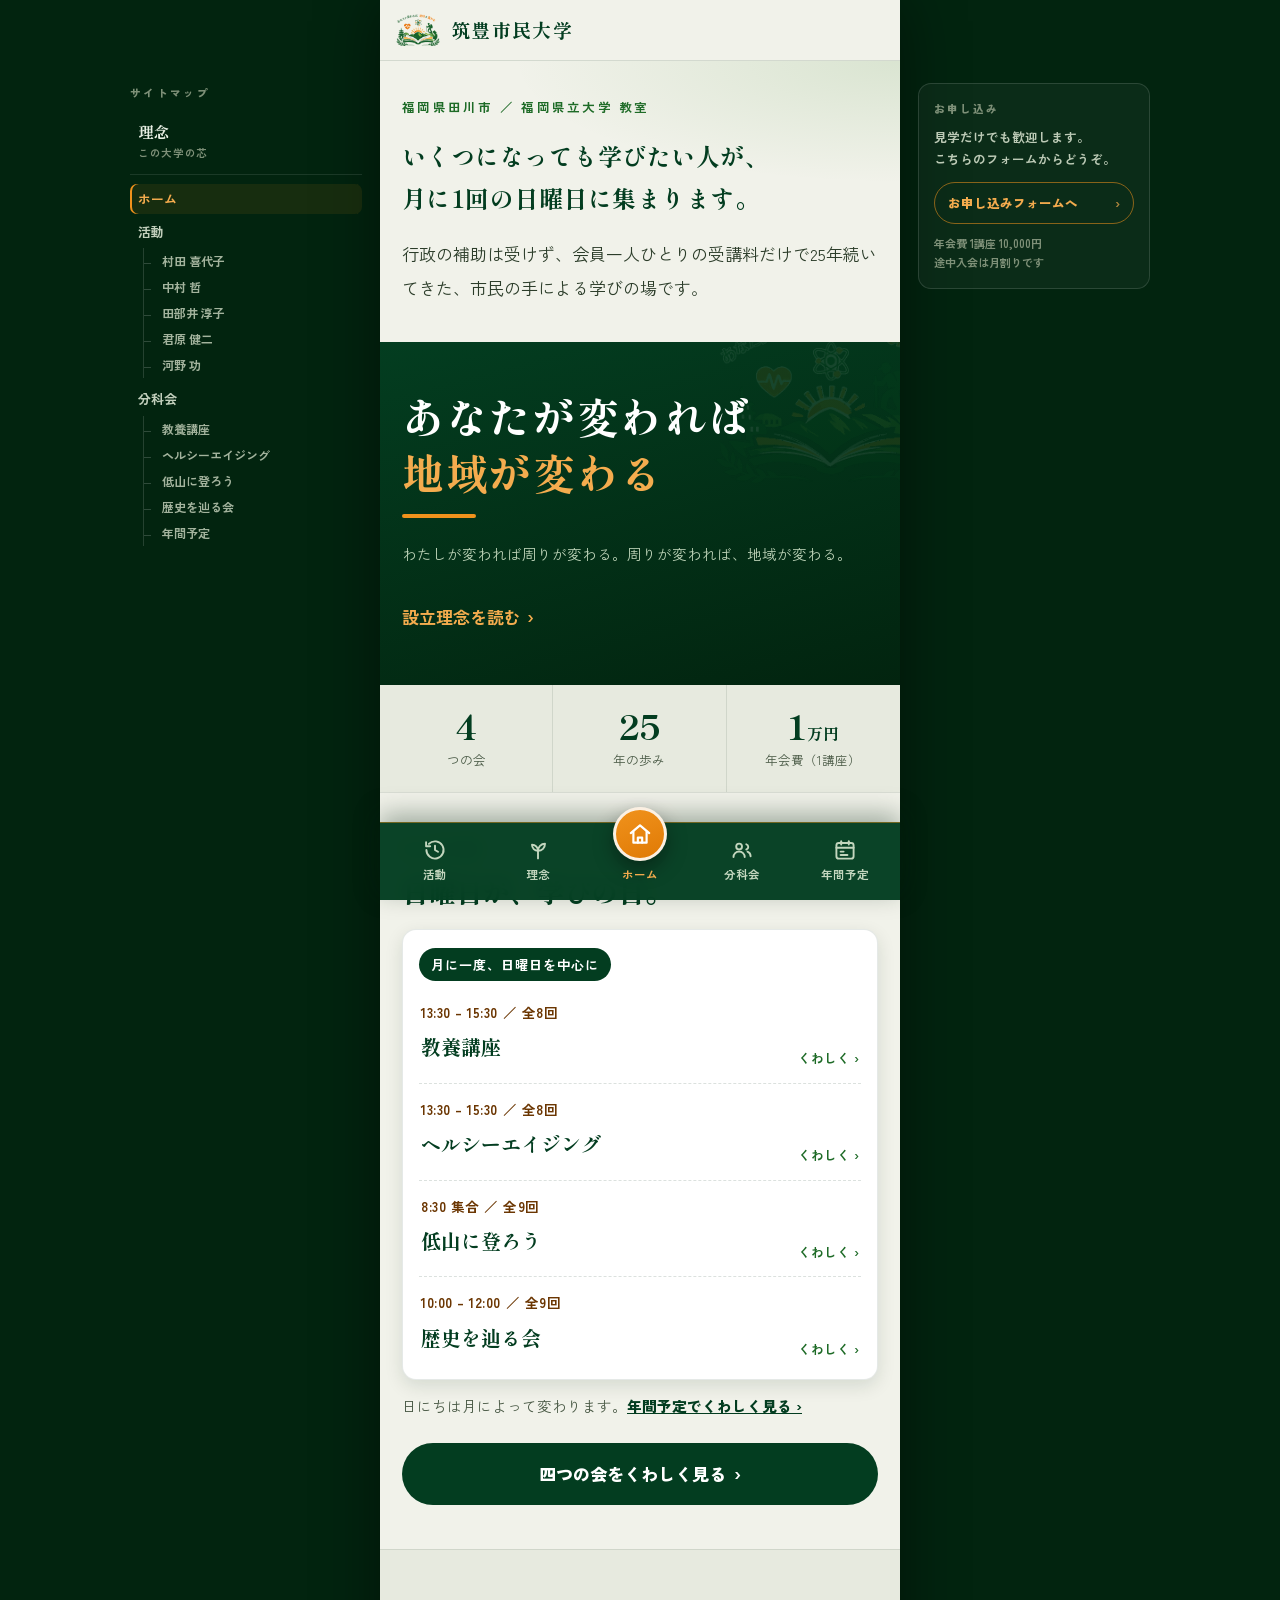
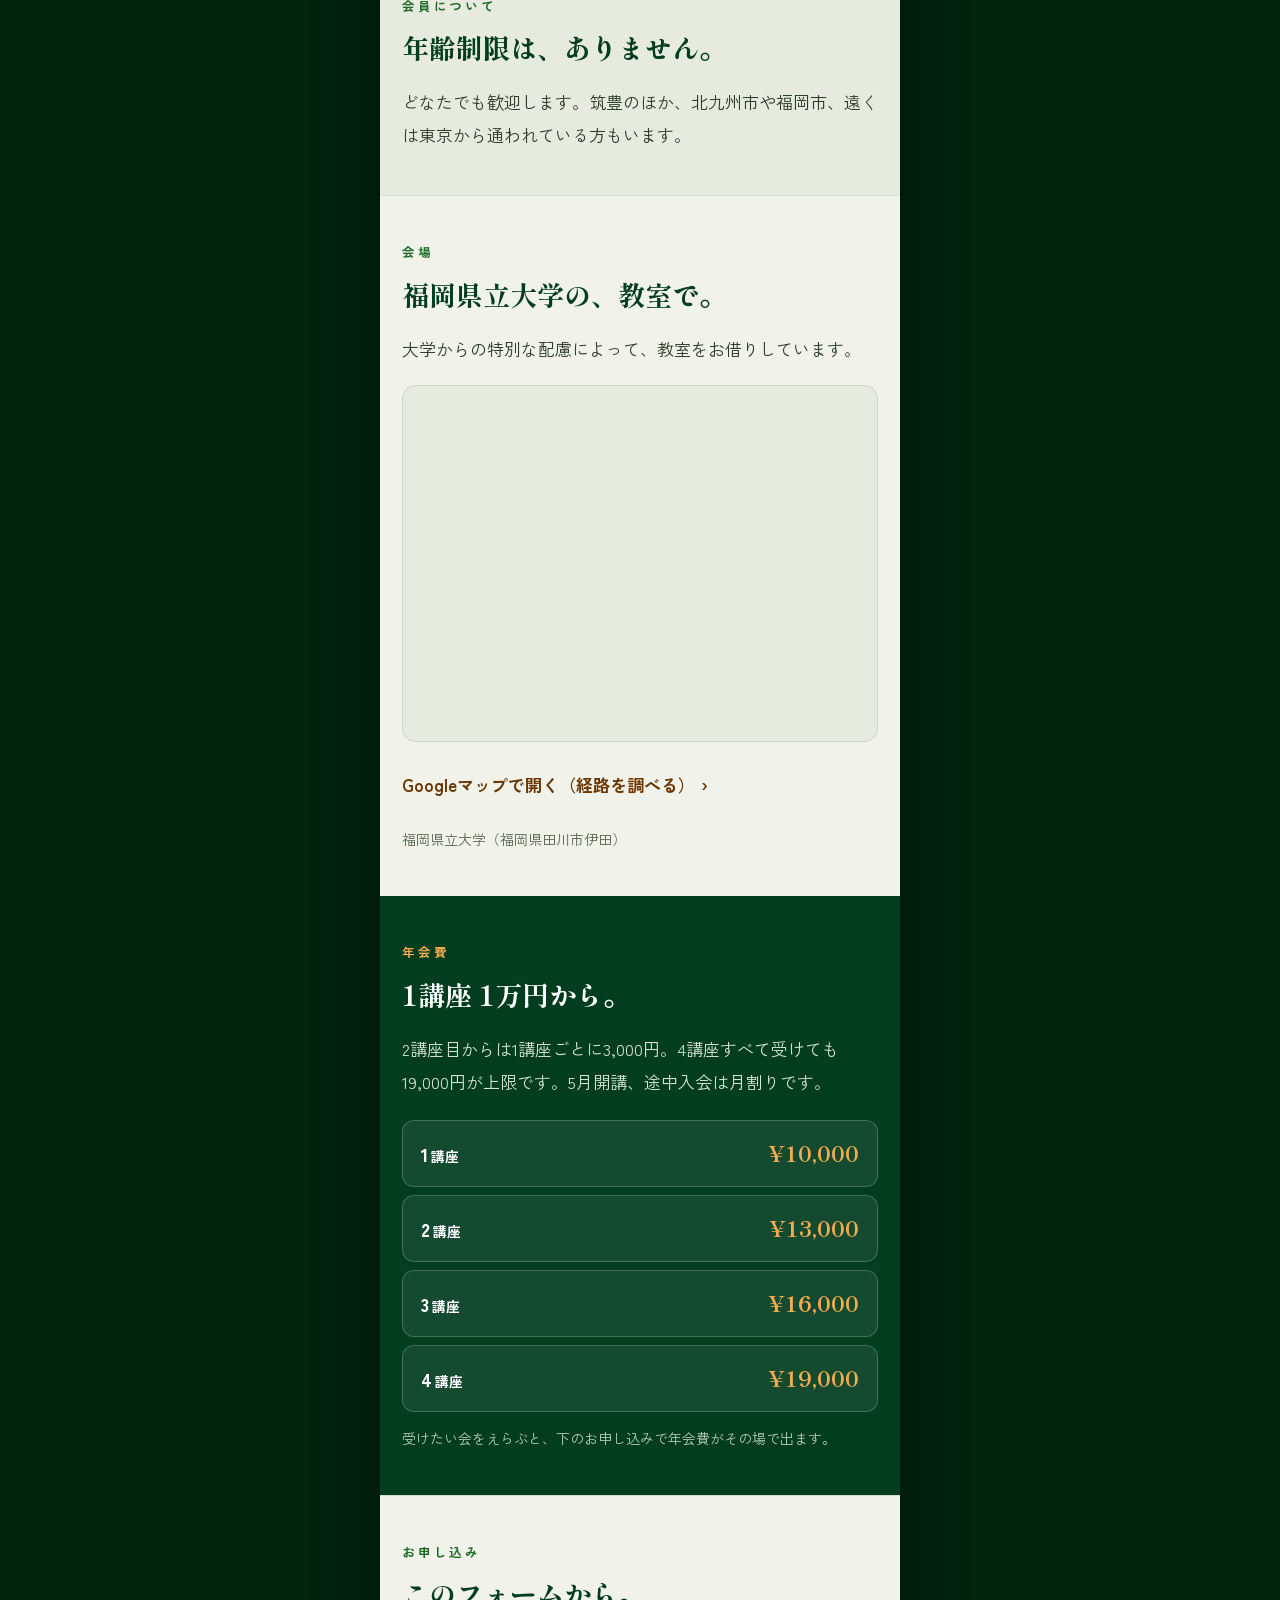
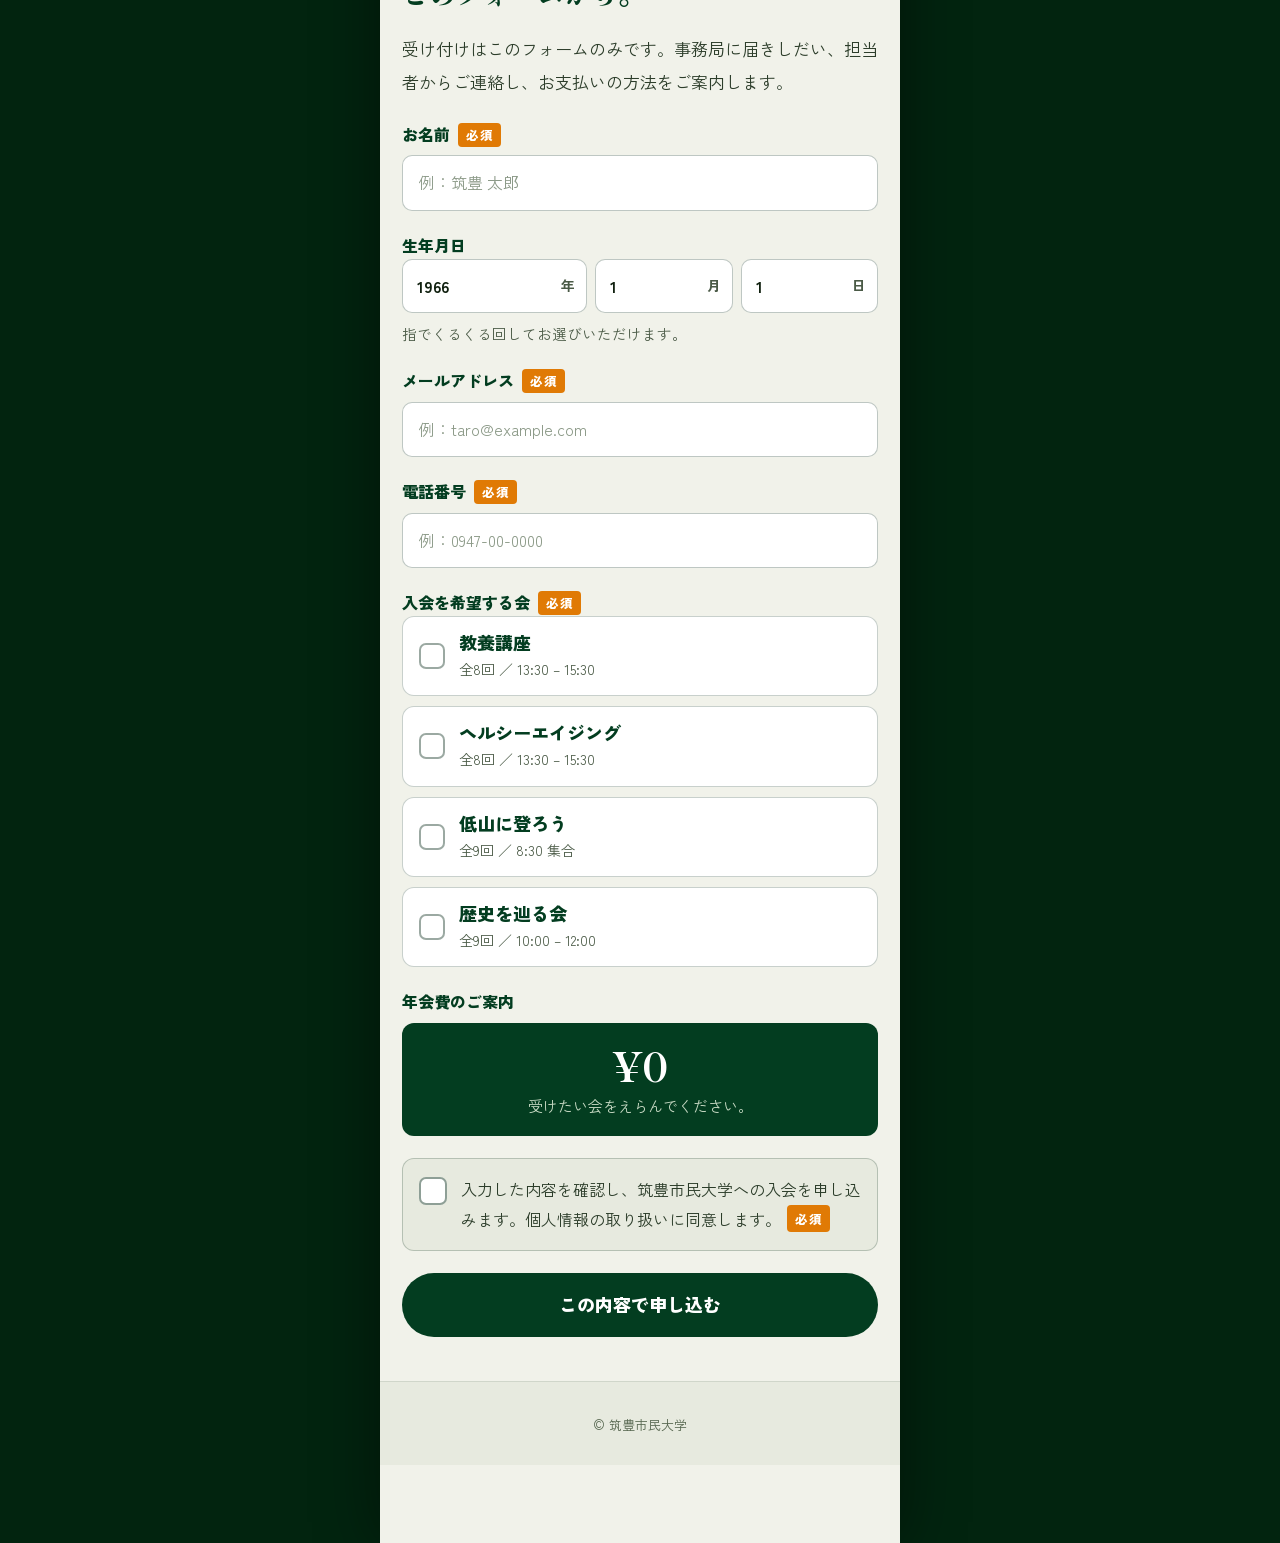
==== index.html @ 3adbc0b8 "Merge remote-tracking branch 'origin/main' into claude/tender-rubin-t8hcho" ====
<!DOCTYPE html>
<html lang="ja">
<head>
<meta charset="utf-8">
<meta name="viewport" content="width=device-width, initial-scale=1, viewport-fit=cover">
<title>筑豊市民大学｜あなたが変われば地域が変わる</title>
<meta name="description" content="福岡県田川市の筑豊市民大学。いくつになっても学びたい人が、月に1回の日曜日に集まります。行政の補助は受けず、会員の受講料だけで25年つづく、市民の手による学びの場です。">
<meta name="theme-color" content="#033D20">
<meta name="format-detection" content="telephone=no, date=no, address=no, email=no">
<link rel="canonical" href="https://chikuho.uk/">
<meta property="og:type" content="website">
<meta property="og:locale" content="ja_JP">
<meta property="og:site_name" content="筑豊市民大学">
<meta property="og:title" content="筑豊市民大学｜あなたが変われば地域が変わる">
<meta property="og:description" content="福岡県田川市の筑豊市民大学。いくつになっても学びたい人が、月に1回の日曜日に集まります。行政の補助は受けず、会員の受講料だけで25年つづく、市民の手による学びの場です。">
<meta property="og:url" content="https://chikuho.uk/">
<!-- X・LINE などに貼ったときの絵。1200x630。中身は真ん中に寄せてあるので、
     正方形に切られる置き場でもロゴが欠けない。透過のままだと黒地で潰れるため、
     紙色を敷いたものを別に用意している（ロゴそのものは透過）。 -->
<meta property="og:image" content="https://chikuho.uk/og.png">
<meta property="og:image:type" content="image/png">
<meta property="og:image:width" content="1200">
<meta property="og:image:height" content="630">
<meta property="og:image:alt" content="筑豊市民大学のロゴ">
<meta name="twitter:card" content="summary_large_image">
<meta name="twitter:title" content="筑豊市民大学｜あなたが変われば地域が変わる">
<meta name="twitter:description" content="福岡県田川市の筑豊市民大学。いくつになっても学びたい人が、月に1回の日曜日に集まります。行政の補助は受けず、会員の受講料だけで25年つづく、市民の手による学びの場です。">
<meta name="twitter:image" content="https://chikuho.uk/og.png">
<meta name="twitter:image:alt" content="筑豊市民大学のロゴ">
<!-- ファビコン。データURIで埋め込んではいけない（Googleはクロールできる
     実ファイルのURLしか読まないため、埋め込むと検索結果に出ない）。
     Google は 48 の倍数を薦めているので 48/96/192 を置いてある。 -->
<link rel="icon" href="/favicon.ico" sizes="32x32">
<link rel="icon" type="image/png" sizes="48x48" href="/favicon-48.png">
<link rel="icon" type="image/png" sizes="96x96" href="/favicon-96.png">
<link rel="icon" type="image/png" sizes="192x192" href="/favicon-192.png">
<link rel="apple-touch-icon" href="/apple-touch-icon.png">
<link rel="manifest" href="/site.webmanifest">
<link rel="preconnect" href="https://fonts.googleapis.com">
<link rel="preconnect" href="https://fonts.gstatic.com" crossorigin>
<!-- 書体は Google から取り寄せている。描画待ちに入れると、向こうが遅い回線では
     そのあいだ真っ白になる。media="print" で取り寄せだけ先に始め、届いた時点で
     本文へ適用する。JavaScript が無い環境には noscript の控えを置く。 -->
<link id="webfont" rel="stylesheet" media="print" href="https://fonts.googleapis.com/css2?family=Shippori+Mincho+B1:wght@600;700;800&family=Zen+Kaku+Gothic+New:wght@400;500;700;900&display=swap">
<noscript><link rel="stylesheet" href="https://fonts.googleapis.com/css2?family=Shippori+Mincho+B1:wght@600;700;800&family=Zen+Kaku+Gothic+New:wght@400;500;700;900&display=swap"></noscript>
<link rel="stylesheet" href="css/site.css">
<link rel="stylesheet" href="css/page.css">
<script>
(function () {
  var f = document.getElementById('webfont');
  if (!f) return;
  var on = function () { f.media = 'all'; };
  if (f.sheet) on(); else f.addEventListener('load', on);
})();
</script>
<script src="js/site.js" defer></script>
<script type="application/ld+json">
{
  "@context": "https://schema.org",
  "@type": "EducationalOrganization",
  "name": "筑豊市民大学",
  "alternateName": "Chikuho Civic College",
  "slogan": "あなたが変われば地域が変わる",
  "url": "https://chikuho.uk/",
  "logo": "https://chikuho.uk/logo.png",
  "foundingDate": "2000",
  "address": { "@type": "PostalAddress", "addressCountry": "JP", "addressRegion": "福岡県", "addressLocality": "田川市" },
  "location": { "@type": "Place", "name": "福岡県立大学",
    "address": { "@type": "PostalAddress", "addressCountry": "JP", "addressRegion": "福岡県", "addressLocality": "田川市伊田" } },
  "offers": { "@type": "Offer", "description": "年会費（1講座）。2講座目からは1講座ごとに3,000円加算、4講座で上限19,000円。", "price": "10000", "priceCurrency": "JPY" }
}
</script>
<script src="js/home.js" defer></script>
</head>
<body data-page="home">
<div class="column">
<a class="skip" href="#main">本文へ移動</a>

<header class="head">
  <a class="head__home" href="index.html" aria-label="ホームへ">
    <img class="head__mark" src="logo-mark.png" alt="" width="44" height="32" decoding="async" fetchpriority="high">
    <span class="head__name">筑豊市民大学</span>
  </a>
</header>

<main class="page" id="main">

  <!-- 1. まず、どういう場なのかを一息で -->
  <section class="hero">
    <p class="hero__eyebrow">福岡県田川市 ／ 福岡県立大学 教室</p>
    <p class="hero__lead">いくつになっても学びたい人が、<br>月に1回の日曜日に集まります。</p>
    <p class="hero__body">行政の補助は受けず、会員一人ひとりの受講料だけで25年続いてきた、市民の手による学びの場です。</p>
  </section>

  <!-- 2. 掲げている言葉。ここだけは大きく、横書きで -->
  <section class="creed" aria-label="筑豊市民大学の掲げる言葉">
    <img class="creed__mark" src="logo-mark.png" alt="" aria-hidden="true" decoding="async">
    <p class="creed__line creed__line--1">あなたが変われば</p>
    <p class="creed__line creed__line--2">地域が変わる</p>
    <p class="creed__note">わたしが変われば周りが変わる。周りが変われば、地域が変わる。</p>
    <a class="creed__more" href="rinen.html">設立理念を読む<span aria-hidden="true">›</span></a>
  </section>

  <!-- 3. 三つの数字 -->
  <section class="facts" aria-label="筑豊市民大学の数字">
    <div class="fact"><b>4</b><span>つの会</span></div>
    <div class="fact"><b>25</b><span>年の歩み</span></div>
    <div class="fact"><b>1<i>万円</i></b><span>年会費（1講座）</span></div>
  </section>

  <!-- 4. ひと月の流れ -->
  <section class="sect" id="tsuki">
    <p class="sect__eyebrow">ひと月の暦</p>
    <h2 class="sect__h">日曜日が、学びの日。</h2>
    <!-- 日にちは月ごとに変わる。ここでは時間帯と回数だけを示し、
         実際の日付は年間予定のページに任せる。 -->
    <ol class="cal">
      <li class="cal__day">
        <p class="cal__when">月に一度、日曜日を中心に</p>
        <div class="cal__items">
          <a class="cal__item" href="kai-kyoyo.html">
            <span class="cal__time">13:30 – 15:30 ／ 全8回</span>
            <span class="cal__name">教養講座</span>
          </a>
          <a class="cal__item" href="kai-healthy.html">
            <span class="cal__time">13:30 – 15:30 ／ 全8回</span>
            <span class="cal__name">ヘルシーエイジング</span>
          </a>
          <a class="cal__item" href="kai-teizan.html">
            <span class="cal__time">8:30 集合 ／ 全9回</span>
            <span class="cal__name">低山に登ろう</span>
          </a>
          <a class="cal__item" href="kai-history.html">
            <span class="cal__time">10:00 – 12:00 ／ 全9回</span>
            <span class="cal__name">歴史を辿る会</span>
          </a>
        </div>
      </li>
    </ol>
    <p class="cal__note">日にちは月によって変わります。<a href="nenkan.html">年間予定でくわしく見る ›</a></p>
    <a class="btn btn--primary sect__btn" href="bunkakai.html">四つの会をくわしく見る<span aria-hidden="true">›</span></a>
  </section>

  <!-- 5. どんな人が来ているか -->
  <section class="sect sect--tint" id="kaiin">
    <p class="sect__eyebrow">会員について</p>
    <h2 class="sect__h">年齢制限は、ありません。</h2>
    <p class="sect__text">どなたでも歓迎します。筑豊のほか、北九州市や福岡市、遠くは東京から通われている方もいます。</p>
  </section>

  <!-- 6. 会場 -->
  <section class="sect" id="kaijo">
    <p class="sect__eyebrow">会場</p>
    <h2 class="sect__h">福岡県立大学の、教室で。</h2>
    <p class="sect__text">大学からの特別な配慮によって、教室をお借りしています。</p>
    <div class="map">
      <iframe title="福岡県立大学の地図" src="https://www.google.com/maps?q=%E7%A6%8F%E5%B2%A1%E7%9C%8C%E7%AB%8B%E5%A4%A7%E5%AD%A6&hl=ja&z=16&output=embed" loading="lazy"
              referrerpolicy="no-referrer-when-downgrade" allowfullscreen></iframe>
    </div>
    <a class="map__link" href="https://www.google.com/maps/search/?api=1&query=%E7%A6%8F%E5%B2%A1%E7%9C%8C%E7%AB%8B%E5%A4%A7%E5%AD%A6" target="_blank" rel="noopener">Googleマップで開く（経路を調べる）<span aria-hidden="true">›</span></a>
    <p class="sect__note">福岡県立大学（福岡県田川市伊田）</p>
  </section>

  <!-- 7. 年会費。えらぶ操作は申し込みフォームの中にある -->
  <section class="sect sect--dark" id="fee">
    <p class="sect__eyebrow">年会費</p>
    <h2 class="sect__h">1講座 1万円から。</h2>
    <p class="sect__text">2講座目からは1講座ごとに3,000円。4講座すべて受けても19,000円が上限です。5月開講、途中入会は月割りです。</p>
    <ul class="fee">
      <li><b>1<i>講座</i></b><span>¥10,000</span></li>
      <li><b>2<i>講座</i></b><span>¥13,000</span></li>
      <li><b>3<i>講座</i></b><span>¥16,000</span></li>
      <li><b>4<i>講座</i></b><span>¥19,000</span></li>
    </ul>
    <p class="sect__note">受けたい会をえらぶと、下のお申し込みで年会費がその場で出ます。</p>
  </section>

  <!-- 8. 申し込み。見た目は自前、送り先は Google フォーム -->
  <section class="sect" id="join">
    <p class="sect__eyebrow">お申し込み</p>
    <h2 class="sect__h">このフォームから。</h2>
    <p class="sect__text">受け付けはこのフォームのみです。事務局に届きしだい、担当者からご連絡し、お支払いの方法をご案内します。</p>

    <form class="jform" id="jform" action="/api/join" method="post" novalidate>
      <!-- Google フォーム側が見ている印。単ページなのでどちらも固定でよい -->
      <input type="hidden" name="fvv" value="1">
      <input type="hidden" name="pageHistory" value="0">

      <div class="jf">
        <label class="jf__label" for="jf-name">お名前<span class="jf__req">必須</span></label>
        <input class="jf__in" id="jf-name" name="entry.1279542342" type="text"
               autocomplete="name" placeholder="例：筑豊 太郎" required>
        <p class="jf__err" id="jf-name-err" hidden></p>
      </div>

      <fieldset class="jf">
        <legend class="jf__label">生年月日</legend>
        <div class="jf__date">
          <span class="jf__sel"><select id="jf-year" name="entry.1074325515_year" aria-label="年"><option value="2026">2026</option><option value="2025">2025</option><option value="2024">2024</option><option value="2023">2023</option><option value="2022">2022</option><option value="2021">2021</option><option value="2020">2020</option><option value="2019">2019</option><option value="2018">2018</option><option value="2017">2017</option><option value="2016">2016</option><option value="2015">2015</option><option value="2014">2014</option><option value="2013">2013</option><option value="2012">2012</option><option value="2011">2011</option><option value="2010">2010</option><option value="2009">2009</option><option value="2008">2008</option><option value="2007">2007</option><option value="2006">2006</option><option value="2005">2005</option><option value="2004">2004</option><option value="2003">2003</option><option value="2002">2002</option><option value="2001">2001</option><option value="2000">2000</option><option value="1999">1999</option><option value="1998">1998</option><option value="1997">1997</option><option value="1996">1996</option><option value="1995">1995</option><option value="1994">1994</option><option value="1993">1993</option><option value="1992">1992</option><option value="1991">1991</option><option value="1990">1990</option><option value="1989">1989</option><option value="1988">1988</option><option value="1987">1987</option><option value="1986">1986</option><option value="1985">1985</option><option value="1984">1984</option><option value="1983">1983</option><option value="1982">1982</option><option value="1981">1981</option><option value="1980">1980</option><option value="1979">1979</option><option value="1978">1978</option><option value="1977">1977</option><option value="1976">1976</option><option value="1975">1975</option><option value="1974">1974</option><option value="1973">1973</option><option value="1972">1972</option><option value="1971">1971</option><option value="1970">1970</option><option value="1969">1969</option><option value="1968">1968</option><option value="1967">1967</option><option value="1966" selected>1966</option><option value="1965">1965</option><option value="1964">1964</option><option value="1963">1963</option><option value="1962">1962</option><option value="1961">1961</option><option value="1960">1960</option><option value="1959">1959</option><option value="1958">1958</option><option value="1957">1957</option><option value="1956">1956</option><option value="1955">1955</option><option value="1954">1954</option><option value="1953">1953</option><option value="1952">1952</option><option value="1951">1951</option><option value="1950">1950</option><option value="1949">1949</option><option value="1948">1948</option><option value="1947">1947</option><option value="1946">1946</option><option value="1945">1945</option><option value="1944">1944</option><option value="1943">1943</option><option value="1942">1942</option><option value="1941">1941</option><option value="1940">1940</option><option value="1939">1939</option><option value="1938">1938</option><option value="1937">1937</option><option value="1936">1936</option><option value="1935">1935</option><option value="1934">1934</option><option value="1933">1933</option><option value="1932">1932</option><option value="1931">1931</option><option value="1930">1930</option><option value="1929">1929</option><option value="1928">1928</option><option value="1927">1927</option><option value="1926">1926</option><option value="1925">1925</option><option value="1924">1924</option><option value="1923">1923</option><option value="1922">1922</option><option value="1921">1921</option><option value="1920">1920</option></select><i>年</i></span>
          <span class="jf__sel"><select id="jf-month" name="entry.1074325515_month" aria-label="月"><option value="1" selected>1</option><option value="2">2</option><option value="3">3</option><option value="4">4</option><option value="5">5</option><option value="6">6</option><option value="7">7</option><option value="8">8</option><option value="9">9</option><option value="10">10</option><option value="11">11</option><option value="12">12</option></select><i>月</i></span>
          <span class="jf__sel"><select id="jf-day" name="entry.1074325515_day" aria-label="日"><option value="1" selected>1</option><option value="2">2</option><option value="3">3</option><option value="4">4</option><option value="5">5</option><option value="6">6</option><option value="7">7</option><option value="8">8</option><option value="9">9</option><option value="10">10</option><option value="11">11</option><option value="12">12</option><option value="13">13</option><option value="14">14</option><option value="15">15</option><option value="16">16</option><option value="17">17</option><option value="18">18</option><option value="19">19</option><option value="20">20</option><option value="21">21</option><option value="22">22</option><option value="23">23</option><option value="24">24</option><option value="25">25</option><option value="26">26</option><option value="27">27</option><option value="28">28</option><option value="29">29</option><option value="30">30</option><option value="31">31</option></select><i>日</i></span>
        </div>
        <p class="jf__hint">指でくるくる回してお選びいただけます。</p>
      </fieldset>

      <div class="jf">
        <label class="jf__label" for="jf-mail">メールアドレス<span class="jf__req">必須</span></label>
        <input class="jf__in" id="jf-mail" name="entry.458126145" type="email"
               inputmode="email" autocomplete="email" placeholder="例：taro@example.com" required>
        <p class="jf__err" id="jf-mail-err" hidden></p>
      </div>

      <div class="jf">
        <label class="jf__label" for="jf-tel">電話番号<span class="jf__req">必須</span></label>
        <input class="jf__in" id="jf-tel" name="entry.2120756839" type="tel"
               inputmode="tel" autocomplete="tel" placeholder="例：0947-00-0000" required>
        <p class="jf__err" id="jf-tel-err" hidden></p>
      </div>

      <fieldset class="jf">
        <legend class="jf__label">入会を希望する会<span class="jf__req">必須</span></legend>
        <!-- value は Google フォームの選択肢と一字一句そろえてある。
             表に出る名前だけをそろえた呼び名にしてあり、value は触らない
             （フォームに無い字を送ると、その送信はまるごと弾かれる）。 -->
        <div class="jf__picks">
          <label class="pick">
            <input type="checkbox" name="entry.939298798" value="教養講座">
            <span class="pick__box" aria-hidden="true"></span>
            <span class="pick__text"><b>教養講座</b><em>全8回 ／ 13:30 – 15:30</em></span>
          </label>
          <label class="pick">
            <input type="checkbox" name="entry.939298798" value="ヘルシー健康講座">
            <span class="pick__box" aria-hidden="true"></span>
            <span class="pick__text"><b>ヘルシーエイジング</b><em>全8回 ／ 13:30 – 15:30</em></span>
          </label>
          <label class="pick">
            <input type="checkbox" name="entry.939298798" value="低山山登り">
            <span class="pick__box" aria-hidden="true"></span>
            <span class="pick__text"><b>低山に登ろう</b><em>全9回 ／ 8:30 集合</em></span>
          </label>
          <label class="pick">
            <input type="checkbox" name="entry.939298798" value="歴史をたどる会">
            <span class="pick__box" aria-hidden="true"></span>
            <span class="pick__text"><b>歴史を辿る会</b><em>全9回 ／ 10:00 – 12:00</em></span>
          </label>
        </div>
        <!-- フォームがチェックボックスに必ず添えている連れ。無くても通るが、そろえておく -->
        <input type="hidden" name="entry.939298798_sentinel" value="">
        <p class="jf__err" id="jf-kai-err" hidden></p>
      </fieldset>

      <div class="jf">
        <span class="jf__label">年会費のご案内</span>
        <output class="jfee" id="feeOut" for="entry.939298798">
          <b class="jfee__yen" id="feeYen">¥0</b>
          <span class="jfee__note" id="feeNote">受けたい会をえらんでください。</span>
        </output>
        <!-- 表示している金額をそのまま送る。画面では書き換えられない -->
        <input type="hidden" id="jf-fee" name="entry.1699267920" value="">
      </div>

      <div class="jf">
        <label class="jagree">
          <input type="checkbox" id="jf-agree" name="entry.1335746439" value="入力した内容を確認し、筑豊市民大学への入会を申し込みます。" required>
          <!-- フォーム側は2つの選択肢に分かれているので、送るときだけ分ける -->
          <input type="hidden" id="jf-agree2" name="entry.1335746439" value="個人情報の取り扱いに同意します。" disabled>
          <span class="jagree__box" aria-hidden="true"></span>
          <span class="jagree__text">入力した内容を確認し、筑豊市民大学への入会を申し込みます。個人情報の取り扱いに同意します。<span class="jf__req">必須</span></span>
        </label>
        <input type="hidden" name="entry.1335746439_sentinel" value="">
        <p class="jf__err" id="jf-agree-err" hidden></p>
      </div>

      <p class="jform__alert" id="jf-alert" role="alert" hidden></p>
      <button class="btn btn--primary jform__send" type="submit" id="jf-send">この内容で申し込む</button>
    </form>


    <div class="jdone" id="jdone" role="status" hidden>
      <p class="jdone__h">お申し込みを受け付けました。</p>
      <p class="jdone__text">事務局に届きしだい、担当者からご連絡し、お支払いの方法をご案内します。</p>
    </div>
  </section>

  <p class="foot">© 筑豊市民大学</p>
</main>
<nav class="nav" aria-label="サイト内メニュー">
  <a class="nav__link" href="katsudo.html"><svg width="24" height="24" viewBox="0 0 24 24" fill="none" stroke="currentColor" stroke-width="1.9" stroke-linecap="round" stroke-linejoin="round" aria-hidden="true"><path d="M3.4 12a8.6 8.6 0 1 0 2.5-6.1"/><path d="M3.1 4.2v4.1h4.1"/><path d="M12 7.7V12l3 1.8"/></svg><span class="nav__label">活動</span></a>
  <a class="nav__link" href="rinen.html"><svg width="24" height="24" viewBox="0 0 24 24" fill="none" stroke="currentColor" stroke-width="1.9" stroke-linecap="round" stroke-linejoin="round" aria-hidden="true"><path d="M12 20.4v-7.6"/><path d="M12 12.8C12 9.4 9.4 6.8 6 6.8c0 3.4 2.6 6 6 6Z"/><path d="M12 12.8c0-4 3-7 7-7 0 4-3 7-7 7Z"/></svg><span class="nav__label">理念</span></a>
  <a class="nav__link nav__link--center is-active" href="index.html" aria-current="page"><span class="nav__badge"><svg width="26" height="26" viewBox="0 0 24 24" fill="none" stroke="#ffffff" stroke-width="2" stroke-linecap="round" stroke-linejoin="round" aria-hidden="true"><path d="M3.5 11.2 12 4l8.5 7.2"/><path d="M5.9 9.7V20h12.2V9.7"/><path d="M10 20v-4.7h4V20"/></svg></span><span class="nav__label">ホーム</span></a>
  <a class="nav__link" href="bunkakai.html"><svg width="24" height="24" viewBox="0 0 24 24" fill="none" stroke="currentColor" stroke-width="1.9" stroke-linecap="round" stroke-linejoin="round" aria-hidden="true"><circle cx="9.1" cy="8.5" r="2.9"/><path d="M3.5 19.1a5.6 5.6 0 0 1 11.2 0"/><path d="M16.3 6.3a2.7 2.7 0 0 1 0 5.2"/><path d="M17.5 13.7a5 5 0 0 1 3.1 4.6"/></svg><span class="nav__label">分科会</span></a>
  <a class="nav__link" href="nenkan.html"><svg width="24" height="24" viewBox="0 0 24 24" fill="none" stroke="currentColor" stroke-width="1.9" stroke-linecap="round" stroke-linejoin="round" aria-hidden="true"><rect x="3.4" y="5" width="17.2" height="15.6" rx="2.4"/><path d="M3.4 9.8h17.2"/><path d="M8.2 3.2v3.4"/><path d="M15.8 3.2v3.4"/><path d="M7.6 13.6h3"/><path d="M7.6 17h6.8"/></svg><span class="nav__label">年間予定</span></a>
</nav>
</div>
<!-- PC で見たときの、柱の外の両側。あくまで添えもの。
     幅の足りない画面では css で出さないようにしてある。
     ヘッダーやタブバーと同じで、9ページすべてに同じものを写している。 -->
<aside class="siteRail siteRail--left" aria-label="サイトマップ">
  <p class="siteRail__cap">サイトマップ</p>
  <nav class="tree">
    <ul class="tree__list">
      <li class="tree__item tree__item--main">
        <a href="rinen.html">理念<em>この大学の芯</em></a>
      </li>
      <li class="tree__item"><a href="index.html" aria-current="page">ホーム</a></li>
      <li class="tree__item">
        <a href="katsudo.html">活動</a>
        <ul class="tree__sub">
          <li><a href="katsudo.html#murata">村田 喜代子</a></li>
          <li><a href="katsudo.html#nakamura">中村 哲</a></li>
          <li><a href="katsudo.html#tabei">田部井 淳子</a></li>
          <li><a href="katsudo.html#kimihara">君原 健二</a></li>
          <li><a href="katsudo.html#kawano">河野 功</a></li>
        </ul>
      </li>
      <li class="tree__item">
        <a href="bunkakai.html">分科会</a>
        <ul class="tree__sub">
          <li><a href="kai-kyoyo.html">教養講座</a></li>
          <li><a href="kai-healthy.html">ヘルシーエイジング</a></li>
          <li><a href="kai-teizan.html">低山に登ろう</a></li>
          <li><a href="kai-history.html">歴史を辿る会</a></li>
          <li><a href="nenkan.html">年間予定</a></li>
        </ul>
      </li>
    </ul>
  </nav>
</aside>

<aside class="siteRail siteRail--right" aria-label="お申し込みと、このページの案内">
  <div class="railJoin">
    <p class="railJoin__cap">お申し込み</p>
    <p class="railJoin__lead">見学だけでも歓迎します。<br>こちらのフォームからどうぞ。</p>
    <a class="railJoin__btn" href="index.html#join">お申し込みフォームへ<span aria-hidden="true">›</span></a>
    <p class="railJoin__note">年会費 1講座 10,000円<br>途中入会は月割りです</p>
  </div>
</aside>
</body>
</html>
---- css/site.css ----
@charset "utf-8";

/* =========================================================================
   筑豊市民大学 — 共通スタイル

   スマートフォンの画面だけを作っている。本文は 520px 幅の縦長の柱を
   基準に組み、PC で開いたときはその柱を画面の中央に置く。
   ここで面倒を見るのは
     1) 色と寸法の決めごと
     2) 上に固定するヘッダー
     3) 下に固定するタブバー
     4) どのページでも使う小さな部品
   の 4 つ。リールとストーリーの見た目は reel.css / story.css にある。
   ========================================================================= */

:root {
  --header-h: 61px;   /* 上に固定するヘッダーの高さ */
  /* 下に固定するタブバーの高さ。iPhone の下端の安全域も含める。
     リールとストーリーはこの値で下を留めるので、実寸とずれると隠れる。 */
  --nav-h: calc(78px + env(safe-area-inset-bottom));
  --column: 520px;    /* 本文の柱の最大幅 */

  /* ロゴから採った色。深緑・緑・オレンジの三色でできている */
  --green-900: #02240F;
  --green-800: #033D20;
  --green-700: #0A4A28;
  --green-600: #1E6B27;
  --green-500: #3D8A2A;
  --orange-500:#E07A05;
  --orange-400:#F0921C;
  --orange-300:#F4AC4E;

  --paper:   #F1F2EA;
  --paper-2: #E7EADF;
  --paper-3: #DCE2D3;

  /* 明るい面の上に置く文字。いちばん明るい地でも WCAG AA を満たす濃さ */
  --ink:   #10200F;   /* 見出しと数字 */
  --ink-2: #2C3D2A;   /* 本文 */
  --ink-3: #4A5A46;   /* 添え書き */
  --ink-4: #56664F;   /* 注記・出典 */

  /* 明るい地の上でオレンジをそのまま置くと読めない。文字として置く用 */
  --gold-ink:  #6B3602;
  --gold-pale: #FAE2BE;

  --card:      rgba(255, 255, 255, .88);
  --card-line: rgba(5, 42, 23, .10);
  --card-lift: 0 6px 18px rgba(5, 42, 23, .12);
  --halo:      0 1px 10px rgba(255, 255, 255, .9);

  /* 写真の上に直接置く文字の縁取り。白だけでは明るい地に溶けるので、
     外側にごく薄い影を重ねて、暗い地でも明るい地でも輪郭が立つようにする */
  --edge: 0 0 4px rgba(255, 255, 255, .95),
          0 1px 2px rgba(4, 36, 20, .45),
          0 0 10px rgba(4, 36, 20, .26);

  /* 会員は 70 代が中心。本文は小さくしない */
  --body-size: 17px;
  --body-lead: 1.95;
}

* { -webkit-tap-highlight-color: transparent; box-sizing: border-box; }

html {
  background: var(--green-900);
  scroll-behavior: smooth;
  -webkit-text-size-adjust: 100%;
}

body {
  margin: 0;
  font-family: 'Zen Kaku Gothic New', 'Noto Sans JP', system-ui, sans-serif;
  font-size: var(--body-size);
  line-height: var(--body-lead);
  color: var(--ink-2);
  background: var(--green-900);
  -webkit-font-smoothing: antialiased;
}

h1, h2, h3 { font-family: 'Shippori Mincho B1', serif; line-height: 1.45; margin: 0; }
p { margin: 0; }
img { max-width: 100%; }
a { color: var(--gold-ink); }

/* 柱。ここから外は PC で見たときの余白になる */
.column {
  max-width: var(--column);
  margin: 0 auto;
  background: var(--paper);
  min-height: 100vh;
  min-height: 100dvh;
  box-shadow: 0 0 60px rgba(0, 0, 0, .45);
  position: relative;
}

/* 読み上げ用に置くが、目には見せない */
.sr { position: absolute; width: 1px; height: 1px; margin: -1px; padding: 0;
      overflow: hidden; clip: rect(0 0 0 0); white-space: nowrap; border: 0; }

.skip { position: absolute; left: -9999px; z-index: 200; }
.skip:focus { left: 16px; top: 12px; background: #fff; color: var(--green-800);
              padding: 12px 18px; border-radius: 6px; font-weight: 700; }

:focus-visible { outline: 3px solid var(--orange-400); outline-offset: 3px; }

/* =========================================================================
   ヘッダー — ロゴと団体名だけ
   ========================================================================= */

.head {
  position: fixed;
  top: 0;
  left: 50%;
  transform: translateX(-50%);
  width: 100%;
  max-width: var(--column);
  height: var(--header-h);
  z-index: 90;
  display: flex;
  align-items: center;
  gap: 11px;
  padding: 0 16px;
  background: rgba(241, 242, 234, .95);
  -webkit-backdrop-filter: blur(10px);
  backdrop-filter: blur(10px);
  border-bottom: 1px solid rgba(5, 42, 23, .12);
}

.head__home { display: flex; align-items: center; gap: 11px; text-decoration: none; min-width: 0; }
.head__mark { width: 44px; height: auto; flex: none; }
.head__name {
  font-family: 'Shippori Mincho B1', serif;
  font-weight: 800;
  font-size: 19px;
  letter-spacing: .07em;
  color: var(--green-800);
  white-space: nowrap;
}

/* ヘッダーは固定なので、本文の頭をその分だけ下げる */
.page { padding-top: var(--header-h); padding-bottom: var(--nav-h); }

/* =========================================================================
   タブバー — 活動 / 理念 / ホーム / 分科会 / 年間予定
   ========================================================================= */

.nav {
  position: fixed;
  bottom: 0;
  left: 50%;
  transform: translateX(-50%);
  width: 100%;
  max-width: var(--column);
  z-index: 95;
  display: grid;
  grid-template-columns: repeat(5, 1fr);
  align-items: end;
  padding: 10px 4px calc(10px + env(safe-area-inset-bottom));
  background: rgba(3, 61, 32, .97);
  -webkit-backdrop-filter: blur(10px);
  backdrop-filter: blur(10px);
  border-top: 1px solid rgba(240, 146, 28, .45);
  box-shadow: 0 -8px 26px rgba(2, 36, 15, .34);
}

.nav__link {
  display: flex;
  flex-direction: column;
  align-items: center;
  gap: 5px;
  padding: 4px 2px;
  border-radius: 12px;
  text-decoration: none;
  color: #C3D6BE;
  font-size: 11.5px;
  font-weight: 700;
  line-height: 1.3;
  text-align: center;
  background-color: transparent;
  touch-action: manipulation;
  /* ここは「離したあと」の戻り方。押した瞬間は下で 0s に上書きする */
  transition: transform .26s cubic-bezier(.2, .8, .3, 1),
              background-color .3s ease, color .2s ease;
}

.nav__link svg { flex: none; }
/* 現在地の下線は、色だけを付け外しする。線そのものを出し入れすると、
   そのぶんバーの高さがページごとに変わってしまう。 */
.nav__label { white-space: nowrap; border-bottom: 2px solid transparent; padding-bottom: 2px; }

.nav__link.is-active { color: var(--orange-300); }
.nav__link.is-active .nav__label { border-bottom-color: var(--orange-300); }

/* 押した手応え。押した瞬間は間を置かずに沈ませ、離したあとだけ戻す。
   is-pressed は site.js が付け外しする（iOS の Safari は <a> の :active が
   効かないことがあるため、CSS だけに頼らない）。 */
.nav__link.is-pressed, .nav__link:active {
  transform: scale(.92);
  background-color: rgba(255, 255, 255, .14);
  transition-duration: 0s;
}

@media (hover: hover) {
  .nav__link:hover { color: #fff; background-color: rgba(255, 255, 255, .08); }
  .nav__link.is-active:hover { color: var(--orange-300); }
}

/* 中央のホームだけ一段せり上げる */
.nav__link--center { margin-top: -30px; gap: 6px; }
.nav__badge {
  display: inline-flex;
  align-items: center;
  justify-content: center;
  width: 54px;
  height: 54px;
  border-radius: 50%;
  background: var(--green-700);
  border: 3px solid rgba(255, 255, 255, .88);
  box-shadow: 0 8px 20px rgba(0, 0, 0, .38);
  transition: transform .26s cubic-bezier(.2, .8, .3, 1), box-shadow .26s ease, background .3s ease;
}
.nav__link--center.is-active .nav__badge {
  background: linear-gradient(160deg, var(--orange-400), var(--orange-500));
}
.nav__link--center.is-active .nav__label { border-bottom-color: transparent; }
/* 中央だけは丸ごと縮めず、円が沈み込むように見せる */
.nav__link--center.is-pressed, .nav__link--center:active {
  transform: none; background-color: transparent;
}
.nav__link--center.is-pressed .nav__badge, .nav__link--center:active .nav__badge {
  transform: translateY(3px) scale(.94);
  box-shadow: 0 2px 6px rgba(0, 0, 0, .42);
  transition-duration: 0s;
}

@media (max-width: 359px) { .nav__link { font-size: 10.5px; } }

/* =========================================================================
   どのページでも使う小さな部品
   ========================================================================= */

.btn {
  display: inline-flex;
  align-items: center;
  justify-content: center;
  gap: 8px;
  min-height: 54px;
  padding: 14px 26px;
  border: 0;
  border-radius: 999px;
  font: inherit;
  font-weight: 800;
  text-decoration: none;
  cursor: pointer;
  transition: transform .16s ease, background .2s ease;
}
.btn--primary { background: var(--green-800); color: #fff; }
.btn--primary:hover, .btn--primary:focus-visible { background: var(--green-600); transform: translateY(-2px); }
.btn--orange { background: var(--orange-500); color: #fff; }
.btn--orange:hover, .btn--orange:focus-visible { background: var(--orange-400); transform: translateY(-2px); }

@media (prefers-reduced-motion: reduce) {
  html { scroll-behavior: auto; }
  * { animation-duration: .001ms !important; animation-iteration-count: 1 !important;
      transition-duration: .001ms !important; }
}

/* =========================================================================
   PC で見たときの、柱の外の両側
   =========================================================================
   柱（520px）は指で持つ端末に合わせた幅なので、PC では左右に地色が残る。
   そこを埋めるが、**あくまで添えもの**。真ん中の柱より目立たせない。

     ・地は暗い深緑のまま。パネルで塗りつぶさない
     ・字は小さく、色は落とす（柱の中は 17px、ここは 13px）
     ・押しどころは輪郭だけ。面で塗るのは柱の中だけにする

   例外は案内（.railGuide）。そのページの動かし方を伝えるもので、
   知らないと気づけない。あるときは右の帯のいちばん上に置き、
   琥珀色をつけて、この両側でただ一つ目立つものにする。

   幅が足りない画面では出さない。指で送れるので要らない。
   ========================================================================= */

.siteRail {
  position: fixed;
  top: calc(var(--header-h) + 22px);
  bottom: 22px;
  z-index: 30;
  display: none;
  /* 柱との間を空けたうえで、余った幅に合わせて伸び縮みさせる */
  width: clamp(168px, calc((100vw - var(--column)) / 2 - 32px), 232px);
  overflow-y: auto;
  overscroll-behavior: contain;
  scrollbar-width: none;
  font-family: 'Zen Kaku Gothic New', 'Noto Sans JP', system-ui, sans-serif;
}
.siteRail::-webkit-scrollbar { display: none; }

.siteRail--left  { left: 50%; transform: translateX(-100%); margin-left: calc(var(--column) / -2 - 18px); }
.siteRail--right { left: 50%; margin-left: calc(var(--column) / 2 + 18px); }

@media (min-width: 940px) and (pointer: fine) {
  .siteRail { display: block; }
}

/* 見出し。小さく、字を離して、添えものらしく */
.siteRail__cap {
  margin: 0 0 12px;
  font-size: 10.5px;
  font-weight: 800;
  letter-spacing: .22em;
  color: #7E9078;
}

/* --- 左：サイトマップ ---------------------------------------------------- */

.tree__list, .tree__sub { list-style: none; margin: 0; padding: 0; }

.tree__list > li + li { margin-top: 3px; }

.tree a {
  display: block;
  padding: 5px 8px;
  border-radius: 7px;
  font-size: 13px;
  font-weight: 700;
  line-height: 1.5;
  color: #C2CFBC;
  text-decoration: none;
  transition: color .2s ease, background-color .2s ease;
}
.tree a:hover { color: #F4AC4E; background: rgba(255, 255, 255, .06); }

/* いま見ているところ。塗らずに、左の一本線と色だけで示す */
.tree a[aria-current] {
  color: #F4AC4E;
  box-shadow: inset 2px 0 0 var(--orange-400);
  background: rgba(240, 146, 28, .09);
}

/* 理念はこの大学の芯。ここだけ明朝で、ひとまわり大きく */
.tree__item--main > a {
  font-family: 'Shippori Mincho B1', serif;
  font-size: 15.5px;
  font-weight: 800;
  color: #E8EFE4;
}
.tree__item--main > a em {
  display: block;
  font-style: normal;
  font-family: 'Zen Kaku Gothic New', sans-serif;
  font-size: 10.5px;
  font-weight: 700;
  letter-spacing: .06em;
  color: #7E9078;
  margin-top: 1px;
}
.tree__item--main { margin-bottom: 9px; padding-bottom: 9px; border-bottom: 1px solid rgba(255, 255, 255, .10); }

/* 枝。縦の一本線と、項目ごとの短い横線で木に見せる */
.tree__sub { margin: 2px 0 6px 13px; padding-left: 11px; border-left: 1px solid rgba(255, 255, 255, .14); }
.tree__sub li { position: relative; }
.tree__sub li::before {
  content: '';
  position: absolute;
  left: -11px;
  top: 15px;
  width: 7px;
  height: 1px;
  background: rgba(255, 255, 255, .18);
}
.tree__sub a { font-size: 12px; font-weight: 600; color: #A3B39D; padding: 4px 7px; }

/* --- 右：案内とお申し込み ------------------------------------------------ */

/* 案内。両側でただ一つ、色をつけて目立たせるもの */
.railGuide {
  margin-bottom: 16px;
  padding: 13px 14px 14px;
  border-radius: 13px;
  background: rgba(240, 146, 28, .13);
  border: 1px solid rgba(240, 146, 28, .42);
  box-shadow: 0 4px 18px rgba(0, 0, 0, .28);
  text-align: center;
}
.railGuide__cap {
  margin: 0 0 9px;
  font-size: 10.5px;
  font-weight: 800;
  letter-spacing: .16em;
  color: var(--orange-300);
}
.railGuide__btns { display: flex; justify-content: center; gap: 9px; }
.railGuide__btn {
  width: 42px;
  height: 42px;
  border-radius: 50%;
  border: 1px solid rgba(240, 146, 28, .5);
  background: rgba(4, 36, 20, .55);
  color: var(--orange-400);
  display: grid;
  place-items: center;
  cursor: pointer;
  transition: transform .2s cubic-bezier(.2, .8, .3, 1), background-color .25s ease;
}
.railGuide__btn svg { width: 20px; height: 20px; }
.railGuide__btn:hover { background: rgba(240, 146, 28, .26); }
.railGuide__btn:active { transform: scale(.9); transition-duration: 0s; }
.railGuide__text {
  margin: 9px 0 0;
  font-size: 11px;
  font-weight: 700;
  line-height: 1.65;
  color: #E4D2B4;
}

/* お申し込み。常に出すが、面では塗らない。輪郭だけの押しどころにして、
   柱の中の「お申し込みはこちらから」（深緑で塗った帯）より一段引く */
.railJoin {
  padding: 15px 15px 16px;
  border-radius: 13px;
  border: 1px solid rgba(255, 255, 255, .13);
  background: rgba(255, 255, 255, .04);
}
.railJoin__cap {
  margin: 0 0 7px;
  font-size: 10.5px;
  font-weight: 800;
  letter-spacing: .18em;
  color: #7E9078;
}
.railJoin__lead {
  margin: 0 0 12px;
  font-size: 12.5px;
  font-weight: 600;
  line-height: 1.75;
  color: #BCCAB6;
}
.railJoin__btn {
  display: flex;
  align-items: center;
  justify-content: space-between;
  gap: 8px;
  min-height: 42px;
  padding: 9px 13px;
  border-radius: 999px;
  border: 1px solid rgba(240, 146, 28, .55);
  color: var(--orange-300);
  font-size: 12.5px;
  font-weight: 800;
  line-height: 1.4;
  text-decoration: none;
  transition: background-color .25s ease, color .25s ease;
}
.railJoin__btn span { opacity: .7; }
.railJoin__btn:hover { background: rgba(240, 146, 28, .16); color: var(--orange-300); }
.railJoin__note {
  margin: 10px 0 0;
  font-size: 11px;
  font-weight: 600;
  line-height: 1.7;
  color: #7E9078;
}

@media (prefers-reduced-motion: reduce) {
  .siteRail * { transition: none !important; }
}
---- css/page.css ----
@charset "utf-8";

/* =========================================================================
   ホーム・理念・分科会の選び口・年間予定 — 縦に読むページの見た目
   本文は 17px / 行間 1.95。会員は 70 代が中心なので、ここは縮めない。
   ========================================================================= */

.page { background: var(--paper); }

/* ヘッダーは上に固定してある。# で飛んだときに見出しがその下へ潜らないよう、
   固定ぶんの高さだけ手前で止める。 */
.page section[id] { scroll-margin-top: calc(var(--header-h) + 16px); }

/* --- 見出しまわりの共通部品 -------------------------------------------- */

.sect { padding: 44px 22px; border-top: 1px solid rgba(5, 42, 23, .10); }
.sect__eyebrow {
  font-size: 12.5px; font-weight: 700; letter-spacing: .22em;
  color: var(--green-600); margin-bottom: 10px;
}
.sect__h { font-size: 27px; font-weight: 800; color: var(--green-800); margin-bottom: 18px; text-wrap: pretty; }
.sect__text { color: var(--ink-2); }
.sect__note { margin-top: 14px; font-size: 14px; line-height: 1.8; color: var(--ink-4); }
.sect__btn { width: 100%; margin-top: 24px; }

.sect--tint { background: var(--paper-2); }
.sect--dark { background: var(--green-800); border-top: 0; }
.sect--dark .sect__eyebrow { color: var(--orange-300); }
.sect--dark .sect__h { color: #fff; }
.sect--dark .sect__text { color: #D6E3D2; }

/* --- 1. 冒頭 ----------------------------------------------------------- */

.hero { padding: 34px 22px 38px; background:
  radial-gradient(120% 70% at 100% 0%, rgba(61, 138, 42, .13) 0%, rgba(61, 138, 42, 0) 62%), var(--paper); }
.hero__eyebrow {
  font-size: 12.5px; font-weight: 700; letter-spacing: .18em;
  color: var(--green-600); margin-bottom: 16px;
}
.hero__lead {
  font-family: 'Shippori Mincho B1', serif; font-weight: 700;
  /* 390px の画面で「いくつになっても学びたい人が、」が 1 行に収まる大きさ。
     ここを上げると折り返しが「学びたい／人が、」と割れる */
  font-size: clamp(19px, 5.1vw, 24px); line-height: 1.75; color: var(--green-800);
  letter-spacing: .02em; margin-bottom: 18px; text-wrap: pretty;
}
.hero__body { color: var(--ink-2); }

/* --- 2. 掲げている言葉 --------------------------------------------------
   縦書きだと 1 行に入る字数が画面の高さで決まってしまい、字を小さく
   せざるを得なかった。横書きにして、そのぶん字を大きくしている。 */

.creed {
  position: relative; overflow: hidden;
  padding: 46px 22px 40px;
  background: linear-gradient(165deg, var(--green-800) 0%, var(--green-900) 100%);
  color: #fff;
}
.creed__mark {
  position: absolute; right: -46px; top: -26px; width: 232px;
  opacity: .09; pointer-events: none;
}
.creed__line {
  position: relative;
  font-family: 'Shippori Mincho B1', serif; font-weight: 800;
  line-height: 1.34; letter-spacing: .04em;
  /* 画面の幅に合わせて伸び縮みさせる。520px の柱では 40px あたりで止まる */
  font-size: clamp(30px, 8.6vw, 42px);
}
.creed__line--2 { color: var(--orange-300); }
.creed__line--2::after {
  content: ''; display: block; width: 74px; height: 4px; margin-top: 14px;
  background: var(--orange-400); border-radius: 2px;
}
.creed__note {
  position: relative; margin-top: 22px;
  font-size: 14.5px; line-height: 1.9; color: #BCD2B7;
}
.creed__more {
  position: relative; display: inline-flex; align-items: center; gap: 6px;
  margin-top: 20px; padding: 12px 0;
  color: var(--orange-300); font-weight: 700; text-decoration: none;
}

/* --- 3. 三つの数字 ------------------------------------------------------ */

.facts { display: grid; grid-template-columns: repeat(3, 1fr); background: var(--paper-2); }
.fact { padding: 22px 10px; text-align: center; border-right: 1px solid rgba(5, 42, 23, .10); }
.fact:last-child { border-right: 0; }
.fact b {
  display: block; font-family: 'Shippori Mincho B1', serif; font-weight: 800;
  font-size: 34px; line-height: 1.1; color: var(--green-800);
}
.fact b i { font-style: normal; font-size: 16px; }
.fact span { display: block; margin-top: 6px; font-size: 12.5px; line-height: 1.6; color: var(--ink-3); }

/* --- 4. ひと月の暦 ------------------------------------------------------ */

.cal { list-style: none; margin: 0; padding: 0; display: grid; gap: 14px; }
.cal__day {
  background: #fff; border: 1px solid var(--card-line); border-radius: 14px;
  padding: 16px 16px 6px; box-shadow: var(--card-lift);
}
.cal__when {
  display: inline-block; padding: 4px 12px; border-radius: 999px;
  background: var(--green-800); color: #fff;
  font-size: 13px; font-weight: 700; letter-spacing: .08em;
}
.cal__items { margin-top: 6px; }
.cal__item {
  display: flex; flex-direction: column; gap: 2px;
  padding: 12px 2px; text-decoration: none;
  border-bottom: 1px dashed rgba(5, 42, 23, .14);
}
.cal__item:last-child { border-bottom: 0; }
.cal__time { font-size: 13.5px; font-weight: 700; letter-spacing: .04em; color: var(--gold-ink); }
.cal__name { font-family: 'Shippori Mincho B1', serif; font-weight: 700; font-size: 20px; color: var(--green-800); }
.cal__item::after {
  content: 'くわしく ›'; align-self: flex-end; margin-top: -22px;
  font-size: 12.5px; font-weight: 700; color: var(--green-600);
}

/* --- 6. 会場 ------------------------------------------------------------ */

.map {
  margin-top: 20px; border-radius: 14px; overflow: hidden;
  border: 1px solid var(--card-line); background: var(--paper-2);
  aspect-ratio: 4 / 3;
}
.map iframe { display: block; width: 100%; height: 100%; border: 0; }
.map__link, .embed__link {
  display: inline-flex; align-items: center; gap: 6px; margin-top: 14px; padding: 12px 0;
  color: var(--gold-ink); font-weight: 700; text-decoration: none;
}

/* --- 7. 年会費のめやす ------------------------------------------------- */

.fee { list-style: none; margin: 22px 0 0; padding: 0; display: grid; gap: 8px; }
.fee li {
  display: flex; align-items: baseline; justify-content: space-between;
  padding: 12px 18px; border-radius: 12px;
  background: rgba(255, 255, 255, .07); border: 1px solid rgba(255, 255, 255, .20);
}
.fee b { font-size: 18px; font-weight: 800; color: #fff; }
.fee b i { font-style: normal; font-size: 14px; font-weight: 700; margin-left: 3px; }
.fee span { font-family: 'Shippori Mincho B1', serif; font-size: 21px; font-weight: 800; color: var(--orange-300); }
.sect--dark .sect__note { color: #B9CDB4; }

/* --- 8. 申し込みフォーム -----------------------------------------------
   見た目は自前、送り先は Google フォーム。入力欄の name が、そのまま
   Google 側の entry ID になっている（js/home.js の頭書きを参照）。
   会員は 70 代が中心なので、字は 16px を割らず、押すところは 52px 以上。
   ------------------------------------------------------------------- */

.jform { margin-top: 24px; display: grid; gap: 22px; }
/* display を指定したものは、hidden 属性だけでは消えない（display の指定が
   ブラウザ既定の [hidden]{display:none} に勝つ）。明示して消す。 */
.jform[hidden] { display: none; }

.jf { border: 0; margin: 0; padding: 0; display: grid; gap: 8px; }

.jf__label {
  display: flex; align-items: center; gap: 8px; padding: 0;
  font-size: 16px; font-weight: 800; color: var(--green-800); line-height: 1.6;
}
.jf__req {
  flex: none; padding: 2px 8px; border-radius: 4px;
  background: var(--orange-500); color: #fff;
  font-size: 12.5px; font-weight: 800; letter-spacing: .04em;
}

.jf__in {
  width: 100%; min-height: 54px; padding: 14px 16px;
  border: 1.5px solid rgba(5, 42, 23, .26); border-radius: 10px;
  background: #fff; color: var(--ink);
  font-family: inherit; font-size: 16px; line-height: 1.6;
  /* iOS は 16px 未満の入力欄に触れると画面ごと拡大する。16px は割らない */
}
.jf__in::placeholder { color: #8C9A88; }
.jf__in:focus { outline: 3px solid var(--orange-400); outline-offset: 2px; border-color: var(--green-600); }
.jf__in[aria-invalid="true"] { border-color: #B3261E; background: #FFF7F6; }

.jf__hint { font-size: 14.5px; line-height: 1.75; color: var(--ink-3); }
.jf__err { font-size: 15px; font-weight: 700; line-height: 1.7; color: #B3261E; }
.jf__err::before { content: '⚠ '; }

/* 生年月日。iPhone では下からせり上がるルーレットになる */
.jf__date { display: grid; grid-template-columns: 1.35fr 1fr 1fr; gap: 8px; }
.jf__sel { position: relative; display: flex; align-items: center; }
.jf__sel select {
  width: 100%; min-height: 54px; padding: 14px 30px 14px 14px;
  border: 1.5px solid rgba(5, 42, 23, .26); border-radius: 10px;
  background: #fff; color: var(--ink);
  font-family: inherit; font-size: 16px; font-weight: 700;
  appearance: none; -webkit-appearance: none;
}
.jf__sel i {
  position: absolute; right: 12px; pointer-events: none;
  font-style: normal; font-size: 14px; font-weight: 700; color: var(--ink-3);
}
.jf__sel select:focus { outline: 3px solid var(--orange-400); outline-offset: 2px; }

.jf__picks { display: grid; gap: 10px; }

/* えらぶ札。明るい地の上なので、濃い字で置く */
.pick {
  position: relative;
  display: flex; align-items: center; gap: 14px;
  min-height: 64px; padding: 12px 16px; cursor: pointer;
  background: #fff; border: 1.5px solid rgba(5, 42, 23, .22); border-radius: 12px;
  transition: background .2s ease, border-color .2s ease;
}
.pick input { position: absolute; opacity: 0; width: 0; height: 0; }
.pick__box {
  flex: none; width: 26px; height: 26px; border-radius: 7px;
  border: 2px solid rgba(5, 42, 23, .4); background: #fff;
  display: grid; place-items: center;
  transition: background .18s ease, border-color .18s ease;
}
.pick__box::after {
  content: ''; width: 13px; height: 7px; border: 0 solid #fff;
  border-left-width: 2.6px; border-bottom-width: 2.6px;
  transform: rotate(-45deg) scale(.4); opacity: 0;
  transition: transform .18s ease, opacity .18s ease;
}
.pick__text b { display: block; font-size: 18px; font-weight: 800; color: var(--green-800); line-height: 1.5; }
.pick__text em { display: block; font-style: normal; font-size: 14px; color: var(--ink-3); }

.pick:has(input:checked), .pick.is-on { background: #FFF3E2; border-color: var(--orange-500); }
.pick:has(input:checked) .pick__box, .pick.is-on .pick__box { background: var(--orange-500); border-color: var(--orange-500); }
.pick:has(input:checked) .pick__box::after, .pick.is-on .pick__box::after { transform: rotate(-45deg) scale(1); opacity: 1; }
.pick input:focus-visible + .pick__box { outline: 3px solid var(--orange-400); outline-offset: 3px; }

/* 年会費。画面に出るだけで、書き換えはできない */
.jfee {
  display: block; padding: 18px 20px; border-radius: 12px; text-align: center;
  background: var(--green-800); color: #fff;
}
.jfee__yen {
  display: block; font-family: 'Shippori Mincho B1', serif;
  font-weight: 800; font-size: 40px; line-height: 1.2;
}
.jfee__note { display: block; margin-top: 4px; font-size: 15px; line-height: 1.7; color: #C8DAC4; }

/* 確認事項 */
.jagree {
  /* 中の input は目に見せないが、キーボードでは触れる。position: relative を
     置かないと、絶対配置の起点が柱まで飛んで、焦点が当たったときに画面が動く */
  position: relative;
  display: flex; align-items: flex-start; gap: 14px; cursor: pointer;
  padding: 16px; border-radius: 12px;
  background: var(--paper-2); border: 1.5px solid rgba(5, 42, 23, .22);
}
.jagree input { position: absolute; opacity: 0; width: 0; height: 0; }
.jagree__box {
  flex: none; margin-top: 2px; width: 28px; height: 28px; border-radius: 7px;
  border: 2px solid rgba(5, 42, 23, .45); background: #fff;
  display: grid; place-items: center;
}
.jagree__box::after {
  content: ''; width: 14px; height: 8px; border: 0 solid #fff;
  border-left-width: 2.8px; border-bottom-width: 2.8px;
  transform: rotate(-45deg) scale(.4); opacity: 0;
  transition: transform .18s ease, opacity .18s ease;
}
.jagree__text { font-size: 16px; line-height: 1.85; color: var(--ink-2); }
.jagree__text .jf__req { display: inline-block; margin-left: 6px; vertical-align: 2px; }
.jagree:has(input:checked) { background: #FFF3E2; border-color: var(--orange-500); }
.jagree:has(input:checked) .jagree__box { background: var(--orange-500); border-color: var(--orange-500); }
.jagree:has(input:checked) .jagree__box::after { transform: rotate(-45deg) scale(1); opacity: 1; }
.jagree input:focus-visible + .jagree__box { outline: 3px solid var(--orange-400); outline-offset: 3px; }

.jform__alert {
  padding: 14px 16px; border-radius: 10px;
  background: #FFF1F0; border: 1.5px solid #B3261E;
  font-size: 16px; font-weight: 700; line-height: 1.75; color: #8C1D18;
}
.jform__send { width: 100%; min-height: 60px; font-size: 18px; }
.jform__send[disabled] { opacity: .6; }

/* 送信の受け皿。見せない */

/* 受け付けたあと */
.jdone {
  margin-top: 24px; padding: 26px 22px; border-radius: 16px;
  background: var(--green-800); color: #fff;
}
.jdone__h {
  font-family: 'Shippori Mincho B1', serif; font-weight: 800;
  font-size: 24px; line-height: 1.5; margin-bottom: 12px;
}
.jdone__text { font-size: 16px; line-height: 1.95; color: #D6E3D2; }
.jdone__text a { color: var(--orange-300); font-weight: 700; }

.foot {
  padding: 30px 22px calc(28px + env(safe-area-inset-bottom));
  text-align: center; font-size: 13px; color: var(--ink-4);
  background: var(--paper-2); border-top: 1px solid rgba(5, 42, 23, .10);
}

/* =========================================================================
   理念
   ========================================================================= */

.rinen { padding: 40px 22px 46px; }
.rinen__cascade { margin-bottom: 34px; }
.rinen__cascade p {
  font-family: 'Shippori Mincho B1', serif; font-weight: 700;
  color: var(--green-800); line-height: 1.7; letter-spacing: .03em; margin-bottom: .3em;
}
.rinen__cascade p:nth-child(1) { font-size: clamp(21px, 5.4vw, 26px); }
.rinen__cascade p:nth-child(2) { font-size: clamp(23px, 6.0vw, 29px); padding-left: .7em; }
.rinen__cascade p:nth-child(3) { font-size: clamp(25px, 6.6vw, 32px); padding-left: 1.4em; }
.rinen__cascade b { font-weight: 700; color: var(--gold-ink); }

.rinen__pillar {
  font-family: 'Shippori Mincho B1', serif; font-size: 19px; line-height: 2;
  color: var(--ink); border-left: 4px solid var(--orange-500);
  padding: 4px 0 4px 18px; margin-bottom: 32px;
}
.rinen__body p { margin-bottom: 1.5em; color: var(--ink-2); }
.rinen__body p:last-child { margin-bottom: 0; color: var(--ink); }
.rinen__sign {
  margin-top: 34px; padding-top: 20px; border-top: 1px solid rgba(5, 42, 23, .14);
  font-size: 14px; letter-spacing: .16em; color: var(--green-600);
}

/* =========================================================================
   分科会の選び口

   四つの会が、スクロールなしで 1 画面に収まることを最優先にしている。
   寸法はすべて画面の高さ（vh）に紐づけてあり、低い端末では自動で詰まる。
   ただし下限は決めてあって、それ以上は小さくしない。

   以前は札ごとに横幅いっぱいのボタンを敷いていたが、それだと 1 枚が
   高くなりすぎて 4 枚が入らなかった。押すところは右端にまとめ、
   矢印が左から右へ流れる動きで「進める」ことを示す。
   ========================================================================= */

.kaiPick {
  /* ヘッダーとタブバーを引いた残り、ちょうどに収める */
  height: calc(100vh - var(--header-h) - var(--nav-h));
  height: calc(100dvh - var(--header-h) - var(--nav-h));
  box-sizing: border-box;
  display: flex;
  flex-direction: column;
  gap: clamp(9px, 1.5vh, 14px);
  padding: clamp(12px, 2vh, 20px) 18px;
  overflow: hidden;
}

.kaiPick__item {
  /* 余った高さを 4 枚で分け合う。どの画面でもちょうど 1 画面に収まる */
  flex: 1 1 0;
  min-height: 0;
  position: relative;
  overflow: hidden;
  display: grid;
  grid-template-columns: 1fr auto;
  align-items: center;
  gap: 12px;
  padding: clamp(11px, 1.9vh, 18px) clamp(14px, 4vw, 20px);
  border-radius: 16px;
  text-decoration: none;
  color: #fff;
  background: var(--green-800);
  box-shadow: 0 6px 16px rgba(5, 42, 23, .20);
  touch-action: manipulation;
  transition: transform .26s cubic-bezier(.2, .8, .3, 1), box-shadow .26s ease;
}
.kaiPick__item.is-pressed, .kaiPick__item:active {
  transform: scale(.975);
  box-shadow: 0 2px 8px rgba(5, 42, 23, .24);
  transition-duration: 0s;
}
.kaiPick__item::after {
  content: ''; position: absolute; right: -30px; top: -40px;
  width: 130px; height: 130px; border-radius: 50%;
  background: radial-gradient(circle, rgba(240, 146, 28, .26), transparent 68%);
  pointer-events: none;
}

/* 札の地に敷く、ストーリー1枚目と同じ写真。
   名前を読む前に「どんな会か」が目に入るようにするためのもの。
   写真そのものは薄くしない。薄くすると白い字が写真の明るいところに
   沈む。かわりに深緑の幕を重ねて落とし、文字が乗る左側をとりわけ濃く
   してある。会員は70代が中心なので、絵より字の読みやすさを先に取る。 */
.kaiPick__bg {
  position: absolute;
  inset: 0;
  z-index: 0;
  border-radius: inherit;
  background-image:
    linear-gradient(96deg,
      rgba(5, 42, 23, .93) 0%,
      rgba(5, 42, 23, .84) 32%,
      rgba(5, 42, 23, .46) 62%,
      rgba(5, 42, 23, .26) 100%),
    var(--kai-photo);
  background-size: cover, cover;
  background-position: center, 50% 50%;
  background-repeat: no-repeat, no-repeat;
  pointer-events: none;
}

/* 字と矢印は、写真より前に置く */
.kaiPick__text, .kaiPick__wave { z-index: 1; }

/* 押したときだけ、写真をすこし明るくする */
.kaiPick__item.is-pressed .kaiPick__bg, .kaiPick__item:active .kaiPick__bg {
  background-image:
    linear-gradient(96deg,
      rgba(5, 42, 23, .86) 0%,
      rgba(5, 42, 23, .74) 32%,
      rgba(5, 42, 23, .34) 62%,
      rgba(5, 42, 23, .16) 100%),
    var(--kai-photo);
}

/* 写真が届かない・切っている環境でも、これまでどおり深緑の札になる */
@media (prefers-reduced-data: reduce) {
  .kaiPick__bg { background-image: none; }
}

.kaiPick__text {
  position: relative; display: grid; gap: 2px; min-width: 0;
  /* 写真の明るいところに白い字が乗っても沈まないように */
  text-shadow: 0 1px 5px rgba(5, 42, 23, .92), 0 0 16px rgba(5, 42, 23, .62);
}

.kaiPick__name {
  font-family: 'Shippori Mincho B1', serif;
  font-weight: 800;
  font-size: clamp(19px, 2.7vh, 24px);
  line-height: 1.4;
}
.kaiPick__when {
  font-size: clamp(15px, 2vh, 17px);
  line-height: 1.55;
  color: #C3D6BE;
}
.kaiPick__go {
  margin-top: 3px;
  font-size: clamp(14px, 1.8vh, 15.5px);
  font-weight: 800;
  line-height: 1.4;
  color: var(--orange-300);
}
/* とりわけ低い画面では、この一行を落として 4 枚を収める。
   右端の琥珀色と流れる矢印だけでも、押せることは伝わる。 */
@media (max-height: 640px) { .kaiPick__go { display: none; } }

/* 右端。押すところをここにまとめ、矢印を左から右へ順に光らせる */
.kaiPick__wave {
  position: relative;
  flex: none;
  display: flex;
  align-items: center;
  justify-content: center;
  padding: clamp(8px, 1.3vh, 12px) clamp(10px, 2.6vw, 14px);
  border-radius: 999px;
  background: linear-gradient(180deg, var(--orange-300), var(--orange-500));
  color: #21160A;
  box-shadow: 0 3px 10px rgba(0, 0, 0, .26), inset 0 1px 0 rgba(255, 255, 255, .45);
}
.kaiPick__wave svg {
  width: clamp(15px, 2.1vh, 19px);
  height: clamp(15px, 2.1vh, 19px);
  margin-right: -6px;
  opacity: .3;
  animation: kaiWave 1.7s ease-in-out infinite;
}
.kaiPick__wave svg:last-child { margin-right: 0; }
.kaiPick__wave svg:nth-child(2) { animation-delay: .17s; }
.kaiPick__wave svg:nth-child(3) { animation-delay: .34s; }

@keyframes kaiWave {
  0%, 62%, 100% { opacity: .3; transform: translateX(0); }
  31%           { opacity: 1;  transform: translateX(2px); }
}

.kaiPick__item.is-pressed .kaiPick__wave, .kaiPick__item:active .kaiPick__wave {
  transform: translateY(2px);
  box-shadow: 0 1px 4px rgba(0, 0, 0, .28), inset 0 1px 0 rgba(255, 255, 255, .35);
}

/* 動きを減らす設定のときは、流さずに全部見せておく */
@media (prefers-reduced-motion: reduce) {
  .kaiPick__wave svg { opacity: 1; animation: none; }
}

/* =========================================================================
   ストーリーの下の帯
   実際に届く先の無い入力欄は置かず、申し込みフォームへ通す。
   ========================================================================= */

.story__msgGo {
  justify-content: space-between;
  gap: 8px;
  padding-right: 12px;
  text-decoration: none;
  color: var(--green-800);
  font-weight: 800;
  font-size: 14px;
}
.story__msgGo svg { width: 19px; height: 19px; flex: none; }

/* =========================================================================
   年間予定
   スクロールで下から順に、ぽこっと出てくる。
   動きを減らす設定の環境では、最初から出したままにする。
   ========================================================================= */

.year { padding: 30px 0 46px; }

.year__head { padding: 10px 22px 26px; }
.year__title {
  font-family: 'Shippori Mincho B1', serif; font-weight: 800;
  font-size: 30px; color: var(--green-800); line-height: 1.4;
}
.year__sub { margin-top: 10px; color: var(--ink-2); }

.line { position: relative; list-style: none; margin: 0; padding: 0 22px 0 74px; }
/* 背骨。上から下へ一本通す */
.line::before {
  content: ''; position: absolute; left: 40px; top: 6px; bottom: 6px; width: 3px;
  background: linear-gradient(180deg, var(--green-600), var(--orange-400));
  border-radius: 2px; opacity: .3;
}

.mo { position: relative; padding-bottom: 18px; }

.mo__badge {
  position: absolute; left: -54px; top: 4px;
  width: 46px; height: 46px; border-radius: 50%;
  display: grid; place-content: center; text-align: center;
  background: var(--green-800); color: #fff;
  box-shadow: 0 5px 14px rgba(5, 42, 23, .28);
  /* 出てくる前 */
  transform: scale(0);
}
.mo__badge b { font-family: 'Shippori Mincho B1', serif; font-weight: 800; font-size: 19px; line-height: 1; }
.mo__badge span { font-size: 10px; line-height: 1.2; opacity: .8; }

.mo__card {
  background: #fff; border: 1px solid var(--card-line); border-radius: 16px;
  padding: 16px 18px; box-shadow: var(--card-lift);
  /* 出てくる前 */
  opacity: 0; transform: translateY(16px) scale(.94);
}
.mo__what { font-family: 'Shippori Mincho B1', serif; font-weight: 800; font-size: 20px; color: var(--green-800); line-height: 1.5; }
.mo__note { margin-top: 4px; font-size: 14.5px; line-height: 1.85; color: var(--ink-3); }

/* 特別な回は色を変えて目を引く */
.mo--special .mo__badge { background: var(--orange-500); }
.mo--special .mo__card { background: #FFF7EC; border-color: rgba(224, 122, 5, .34); }
.mo--special .mo__what { color: var(--gold-ink); }

/* 出てくる動き。行きすぎてから戻る「ポコッ」を、ばね状の曲線でつくる */
.mo.is-in .mo__badge {
  animation: pop .52s cubic-bezier(.34, 1.56, .64, 1) forwards;
}
.mo.is-in .mo__card {
  animation: rise .58s cubic-bezier(.34, 1.42, .64, 1) .08s forwards;
}

@keyframes pop {
  0%   { transform: scale(0) rotate(-18deg); }
  100% { transform: scale(1) rotate(0); }
}
@keyframes rise {
  0%   { opacity: 0; transform: translateY(16px) scale(.94); }
  100% { opacity: 1; transform: none; }
}

/* 動きを減らす設定のときは、はじめから出しておく */
@media (prefers-reduced-motion: reduce) {
  .mo__badge { transform: none; }
  .mo__card { opacity: 1; transform: none; }
  .mo.is-in .mo__badge, .mo.is-in .mo__card { animation: none; }
}

/* JavaScript が動かないときも読めるようにしておく */
.no-js .mo__badge { transform: none; }
.no-js .mo__card { opacity: 1; transform: none; }

.year__foot {
  margin: 26px 22px 0; padding: 18px 20px;
  background: var(--paper-2); border-radius: 14px;
  font-size: 14.5px; line-height: 1.9; color: var(--ink-3);
}

/* --- 月ごとの中身 --------------------------------------------------------
   分科会は月に3〜4回ある。日付・会・内容を1行にまとめて並べる。
   会員は70代が中心なので、日付は大きめに、会の名前は色の札で見分ける。 */

.mo__list { list-style: none; margin: 12px 0 0; padding: 0; display: grid; gap: 10px; }

.mo__row {
  display: grid;
  grid-template-columns: 46px 1fr;
  gap: 12px;
  align-items: start;
  padding-top: 10px;
  border-top: 1px dashed rgba(10, 61, 32, .16);
}
.mo__list > li:first-child .mo__row { padding-top: 0; border-top: none; }

/* 日付。曜日は紙の予定表と同じで、日曜と祝日は赤、土曜は青 */
.mo__d { display: flex; flex-direction: column; align-items: center; gap: 3px; }
.mo__d b {
  font-family: 'Shippori Mincho B1', serif; font-weight: 800;
  font-size: 23px; line-height: 1; color: var(--green-800);
}
.mo__d em {
  font-style: normal; font-size: 11px; font-weight: 800; line-height: 1;
  color: #fff; background: var(--ink-3); border-radius: 999px; padding: 3px 7px;
}
.mo__d em.is-sun { background: #b4453a; }
.mo__d em.is-sat { background: #2a5b8c; }

.mo__body { display: flex; flex-wrap: wrap; align-items: baseline; gap: 6px 8px; }

/* 会の名前の札。会ごとに色を変えて、ひと目で見分けられるようにする */
.mo__kai {
  padding: 3px 9px; border-radius: 999px;
  font-size: 12px; font-weight: 800; letter-spacing: .02em; white-space: nowrap;
}
.mo__kai--kyoyo   { color: #24486b; background: #e4edf5; border: 1px solid rgba(36, 72, 107, .3); }
.mo__kai--healthy { color: #a2452c; background: #fbe8de; border: 1px solid rgba(162, 69, 44, .3); }
.mo__kai--teizan  { color: #2c5b3a; background: #dff0d8; border: 1px solid rgba(44, 91, 58, .3); }
.mo__kai--history { color: #6b3602; background: #f6e9cf; border: 1px solid rgba(107, 54, 2, .3); }

.mo__t { font-size: 12.5px; font-weight: 700; color: var(--gold-ink); white-space: nowrap; }

.mo__topic {
  flex-basis: 100%;
  font-size: 15px; font-weight: 700; line-height: 1.65; color: var(--ink-2);
}
.mo__topic small { display: block; font-size: 13px; font-weight: 600; color: var(--ink-3); }

/* 開講式・公開講演会・閉講式は、月の頭に大きく置く */
.mo__big {
  margin-top: 10px; padding: 13px 15px;
  background: #fff; border: 1px solid rgba(224, 122, 5, .34); border-radius: 12px;
}
.mo__big p { margin: 0; }
.mo__bigWhen { font-size: 15px; font-weight: 800; color: var(--gold-ink); }
.mo__bigTitle {
  margin-top: 6px; font-family: 'Shippori Mincho B1', serif;
  font-weight: 800; font-size: 17px; line-height: 1.6; color: var(--green-800);
}
.mo__bigWho { margin-top: 6px; font-size: 13.5px; font-weight: 700; line-height: 1.7; color: var(--ink-3); }

/* 各会の詳しい日程へ */
.yearGo { display: grid; gap: 8px; margin: 22px 22px 0; }
.yearGo__btn {
  display: flex; align-items: center; justify-content: space-between; gap: 10px;
  min-height: 48px; padding: 11px 18px; border-radius: 999px;
  background: var(--green-800); color: #fff;
  font-size: 15.5px; font-weight: 800; letter-spacing: .02em; text-decoration: none;
  box-shadow: 0 4px 14px rgba(5, 42, 23, .2);
}
.yearGo__btn span { opacity: .72; font-weight: 700; }
.yearGo__btn:active { transform: translateY(2px); }

/* 暦の下に置く但し書き。日にちは月ごとに変わるので、年間予定へ通す */
.cal__note {
  margin-top: 12px; font-size: 14.5px; line-height: 1.9; color: var(--ink-3);
}
.cal__note a { font-weight: 800; color: var(--green-800); }
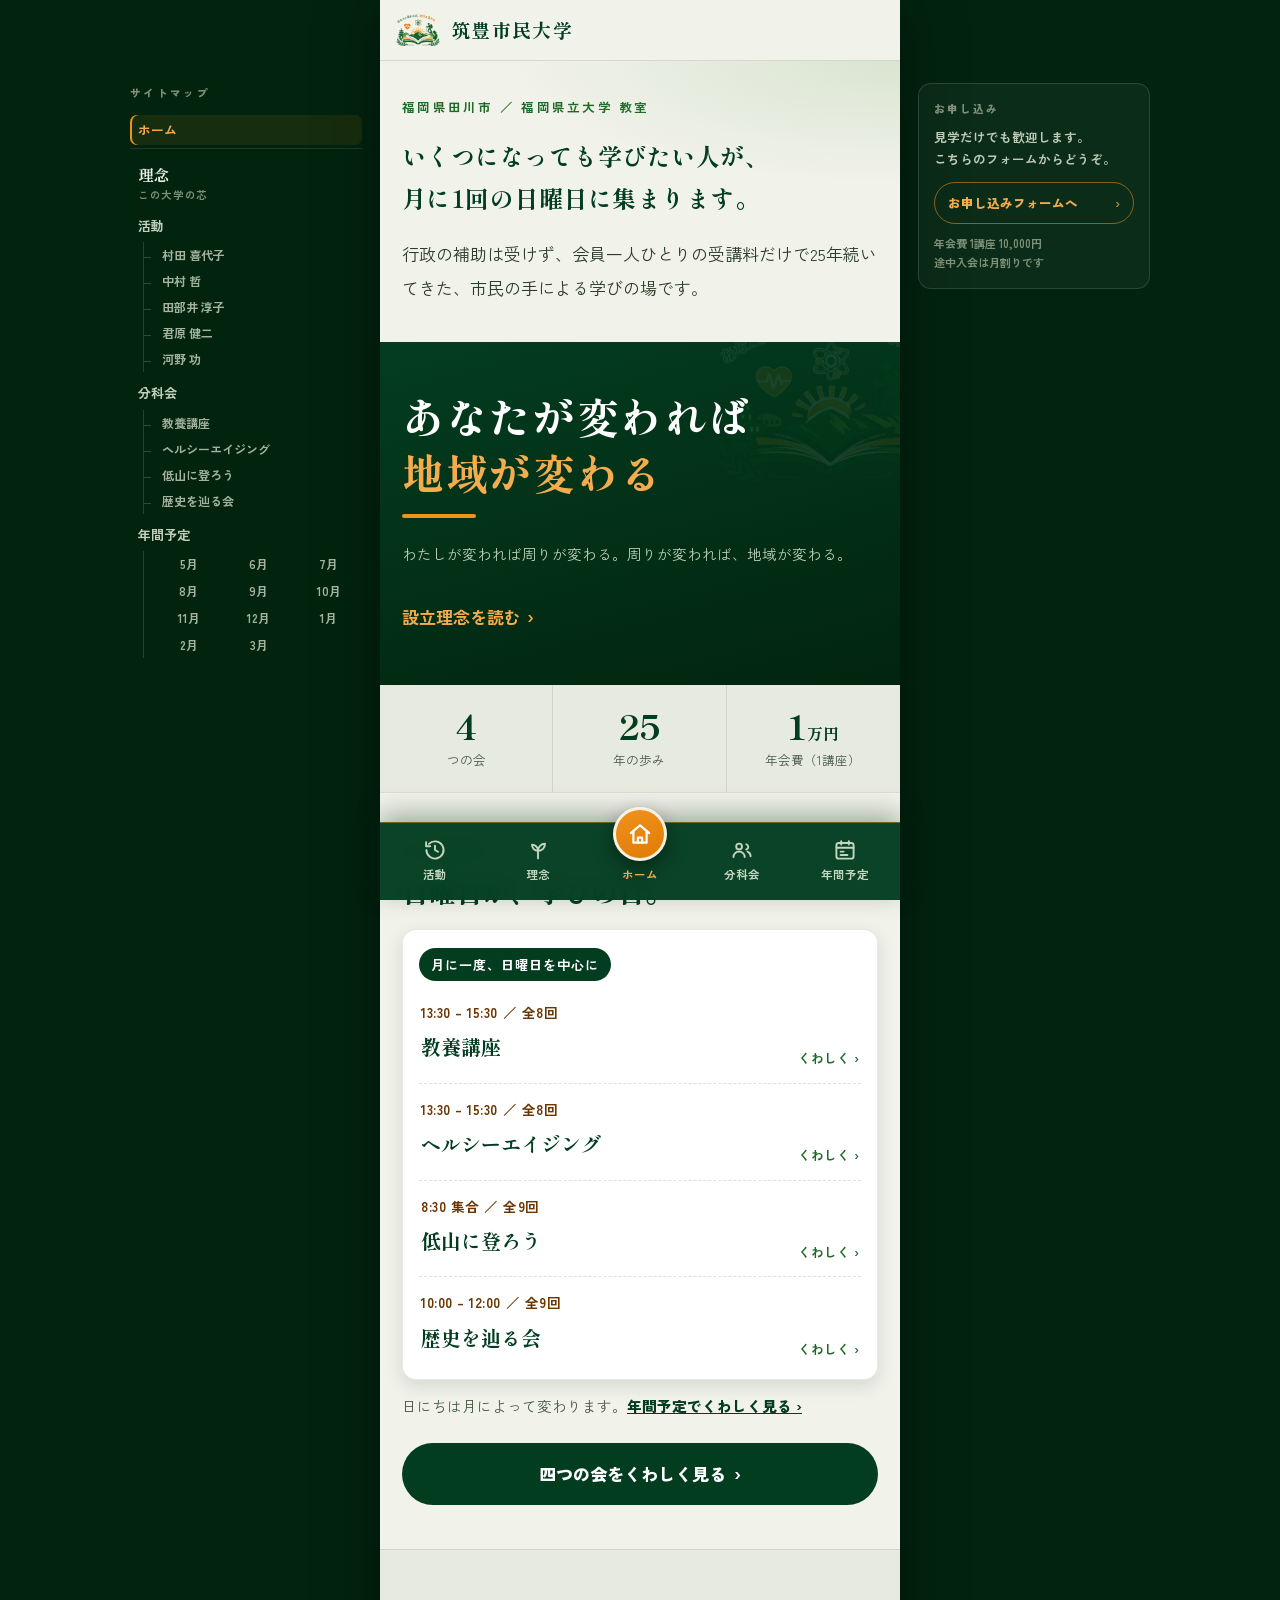
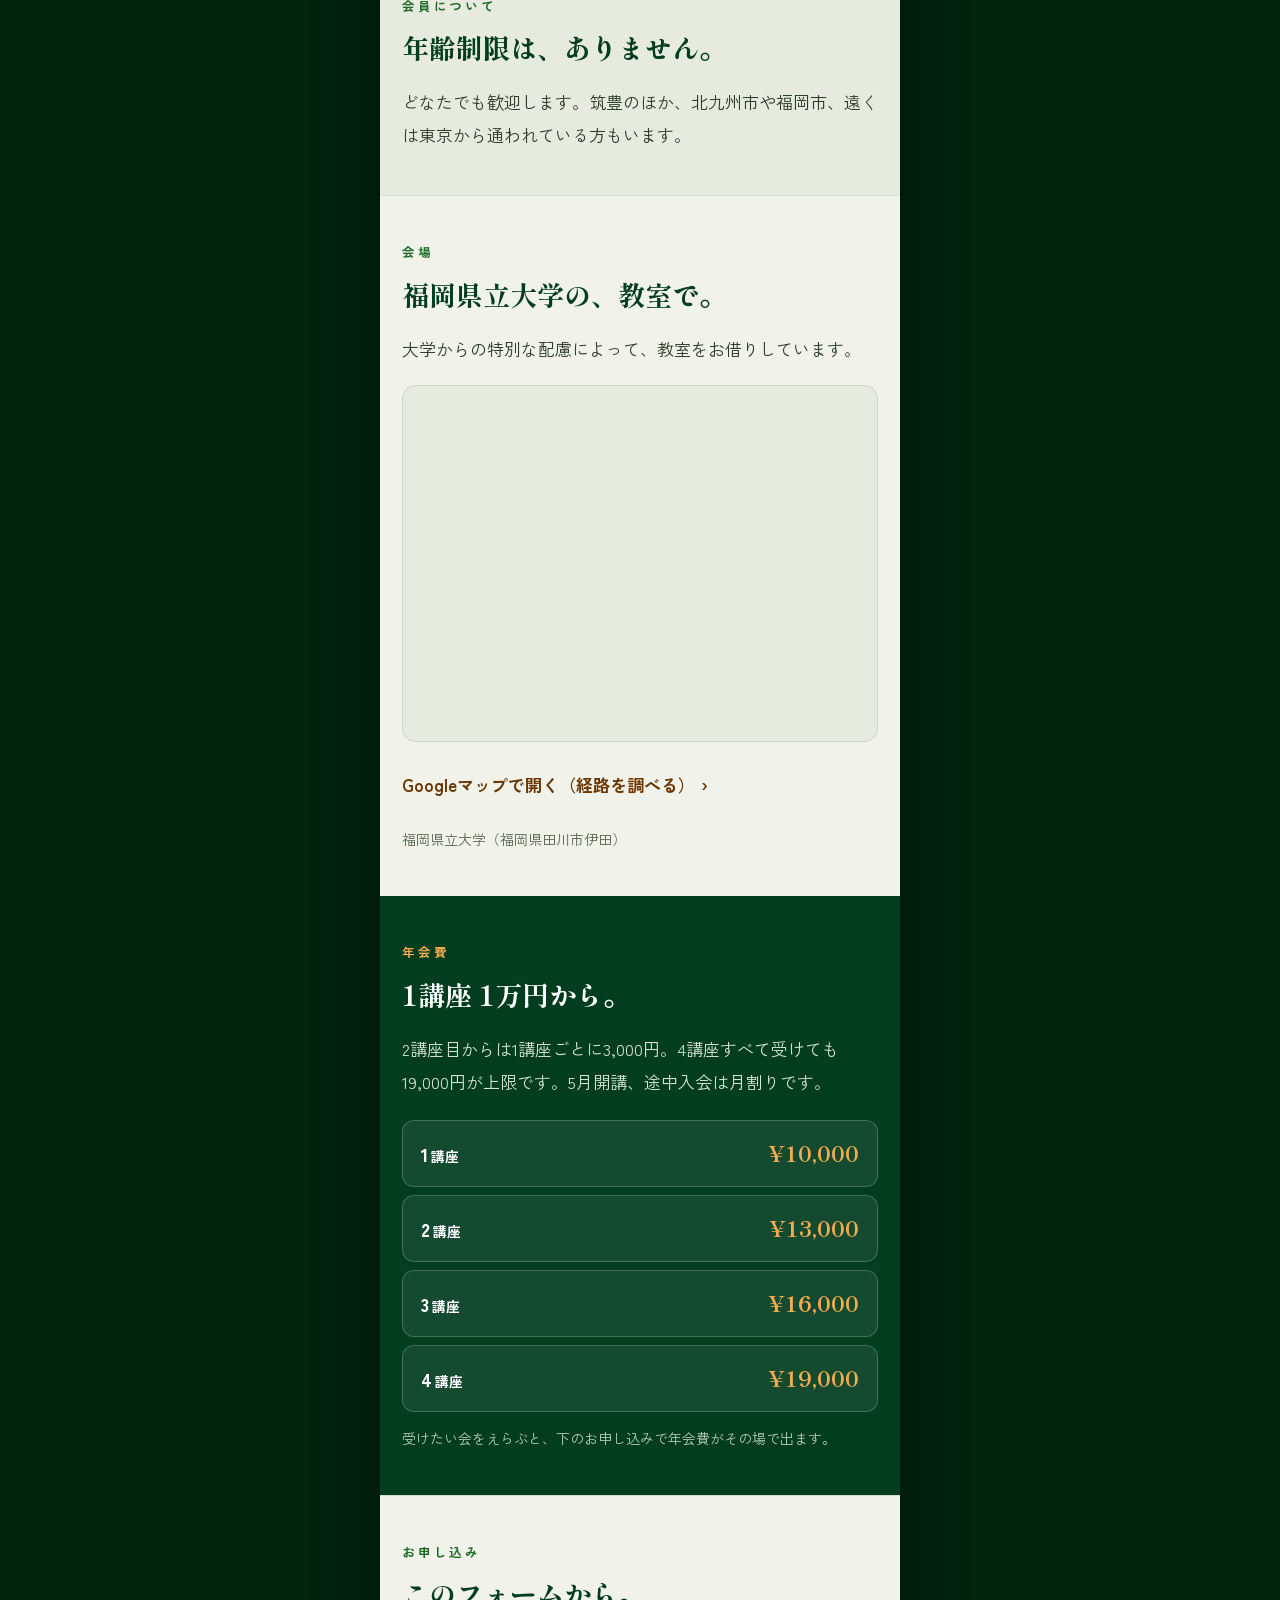
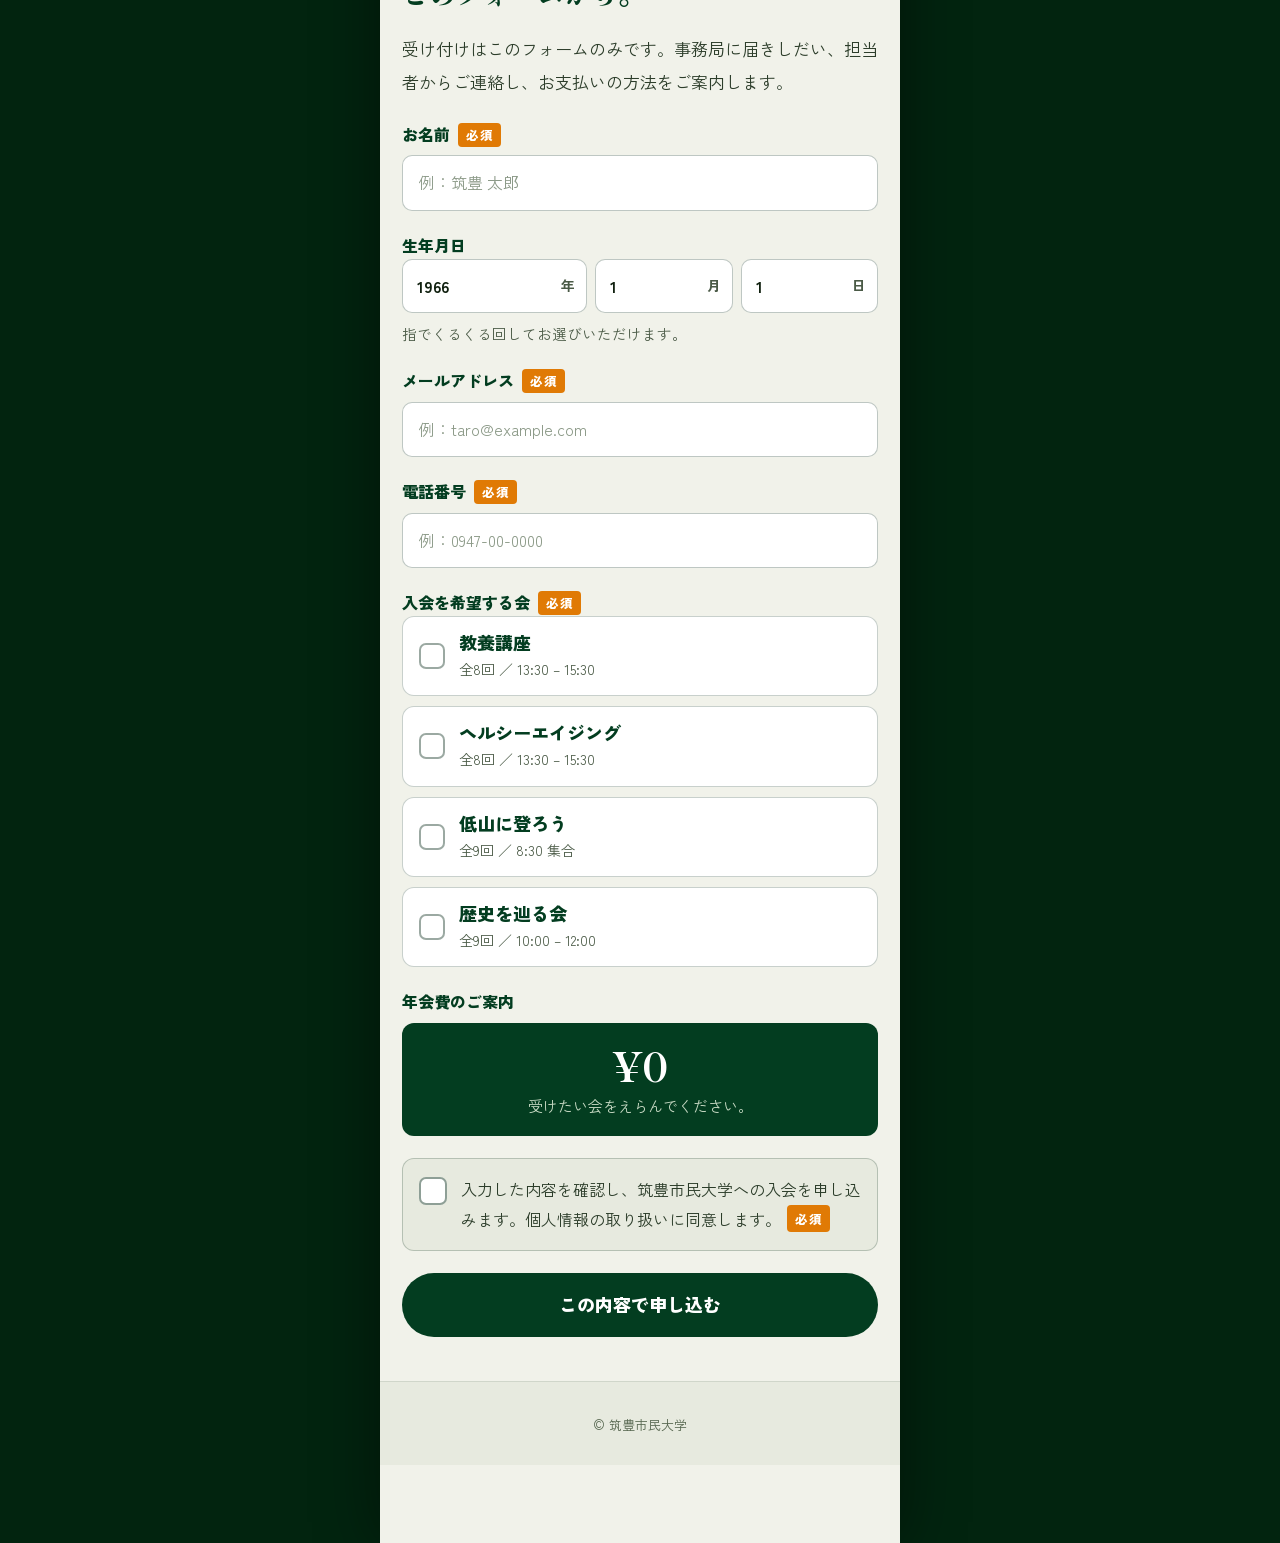
==== commit 6960f5e2: "サイトマップの並びを直し、年間予定に月をぶら下げる ■ 並び ホーム → 理念 → 活動・分科会 → 年間予定 の順にした。 これまでは理念が先頭だった。理念は明朝でひとまわり大きいままにして、 区切" ====
--- a/index.html
+++ b/index.html
@@ -299,10 +299,10 @@
   <p class="siteRail__cap">サイトマップ</p>
   <nav class="tree">
     <ul class="tree__list">
+      <li class="tree__item"><a href="index.html" aria-current="page">ホーム</a></li>
       <li class="tree__item tree__item--main">
         <a href="rinen.html">理念<em>この大学の芯</em></a>
       </li>
-      <li class="tree__item"><a href="index.html" aria-current="page">ホーム</a></li>
       <li class="tree__item">
         <a href="katsudo.html">活動</a>
         <ul class="tree__sub">
@@ -320,7 +320,22 @@
           <li><a href="kai-healthy.html">ヘルシーエイジング</a></li>
           <li><a href="kai-teizan.html">低山に登ろう</a></li>
           <li><a href="kai-history.html">歴史を辿る会</a></li>
-          <li><a href="nenkan.html">年間予定</a></li>
+        </ul>
+      </li>
+      <li class="tree__item">
+        <a href="nenkan.html">年間予定</a>
+        <ul class="tree__sub tree__sub--months">
+          <li><a href="nenkan.html#m5">5月</a></li>
+          <li><a href="nenkan.html#m6">6月</a></li>
+          <li><a href="nenkan.html#m7">7月</a></li>
+          <li><a href="nenkan.html#m8">8月</a></li>
+          <li><a href="nenkan.html#m9">9月</a></li>
+          <li><a href="nenkan.html#m10">10月</a></li>
+          <li><a href="nenkan.html#m11">11月</a></li>
+          <li><a href="nenkan.html#m12">12月</a></li>
+          <li><a href="nenkan.html#m1">1月</a></li>
+          <li><a href="nenkan.html#m2">2月</a></li>
+          <li><a href="nenkan.html#m3">3月</a></li>
         </ul>
       </li>
     </ul>
--- a/css/site.css
+++ b/css/site.css
@@ -357,7 +357,6 @@
   color: #7E9078;
   margin-top: 1px;
 }
-.tree__item--main { margin-bottom: 9px; padding-bottom: 9px; border-bottom: 1px solid rgba(255, 255, 255, .10); }
 
 /* 枝。縦の一本線と、項目ごとの短い横線で木に見せる */
 .tree__sub { margin: 2px 0 6px 13px; padding-left: 11px; border-left: 1px solid rgba(255, 255, 255, .14); }
@@ -372,6 +371,23 @@
   background: rgba(255, 255, 255, .18);
 }
 .tree__sub a { font-size: 12px; font-weight: 600; color: #A3B39D; padding: 4px 7px; }
+
+/* 月は11個ある。縦に並べると帯が長くなりすぎるので、3つずつ横に置く。
+   縦の一本線は残してあるので、木のつづきに見える。 */
+.tree__sub--months {
+  display: grid;
+  grid-template-columns: repeat(3, 1fr);
+  gap: 1px 3px;
+}
+.tree__sub--months li::before { display: none; }
+.tree__sub--months a {
+  text-align: center;
+  padding: 4px 2px;
+  font-variant-numeric: tabular-nums;
+}
+
+/* 理念はこの大学の芯。上のホームとのあいだに、区切りの線を一本 */
+.tree__item--main { border-top: 1px solid rgba(255, 255, 255, .10); padding-top: 9px; margin-top: 7px; }
 
 /* --- 右：案内とお申し込み ------------------------------------------------ */
 
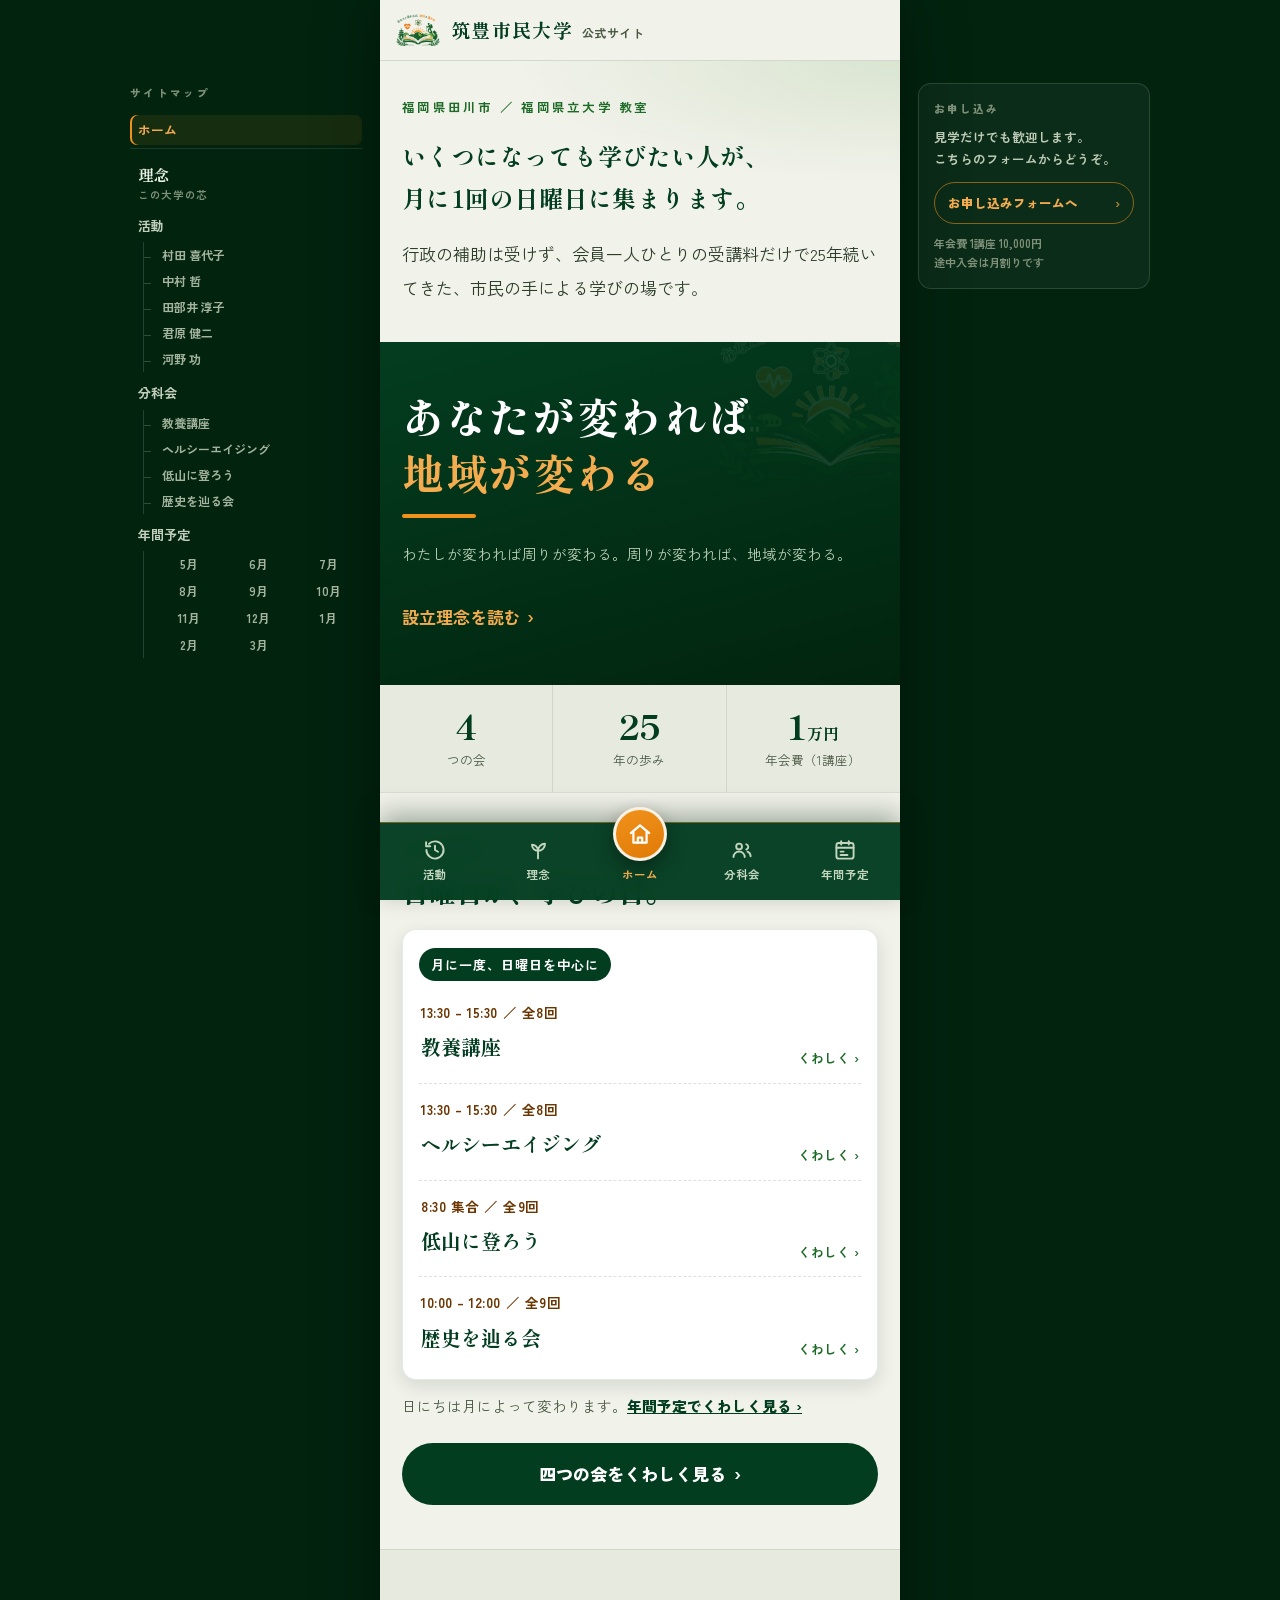
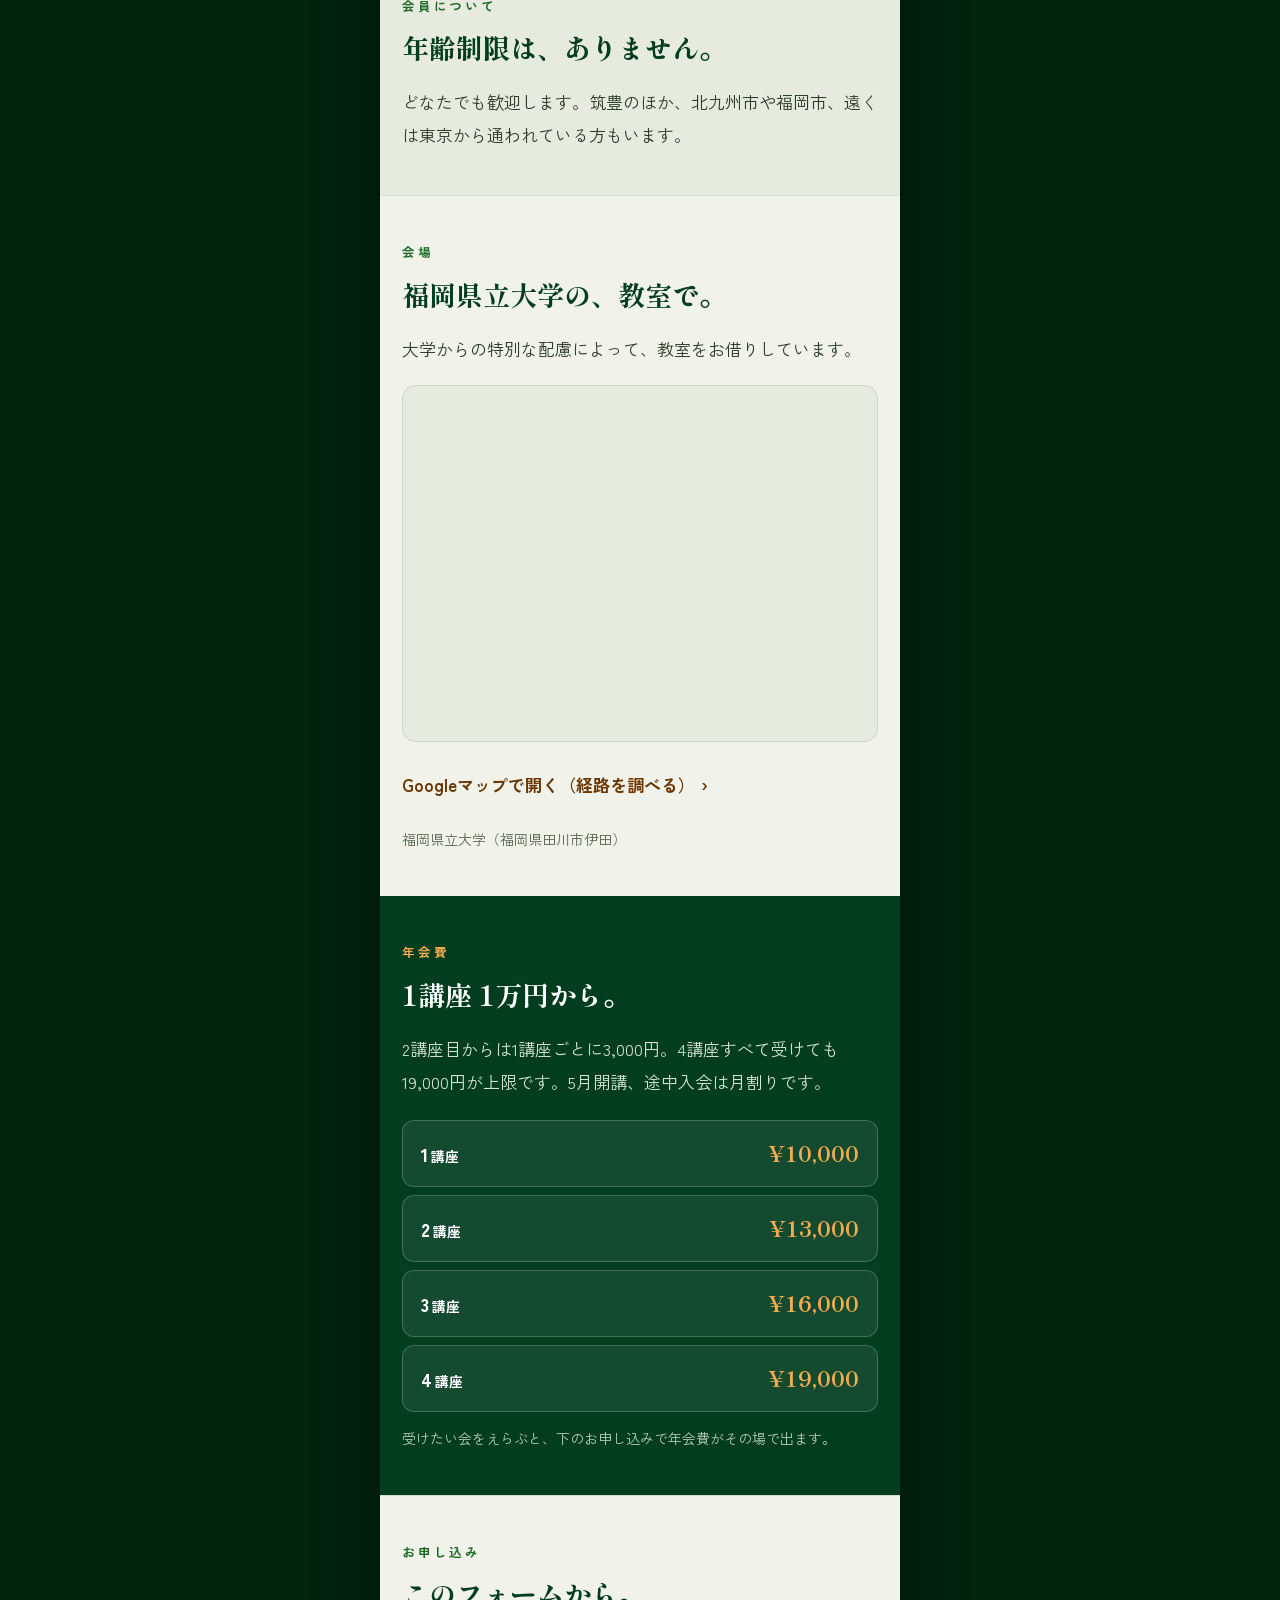
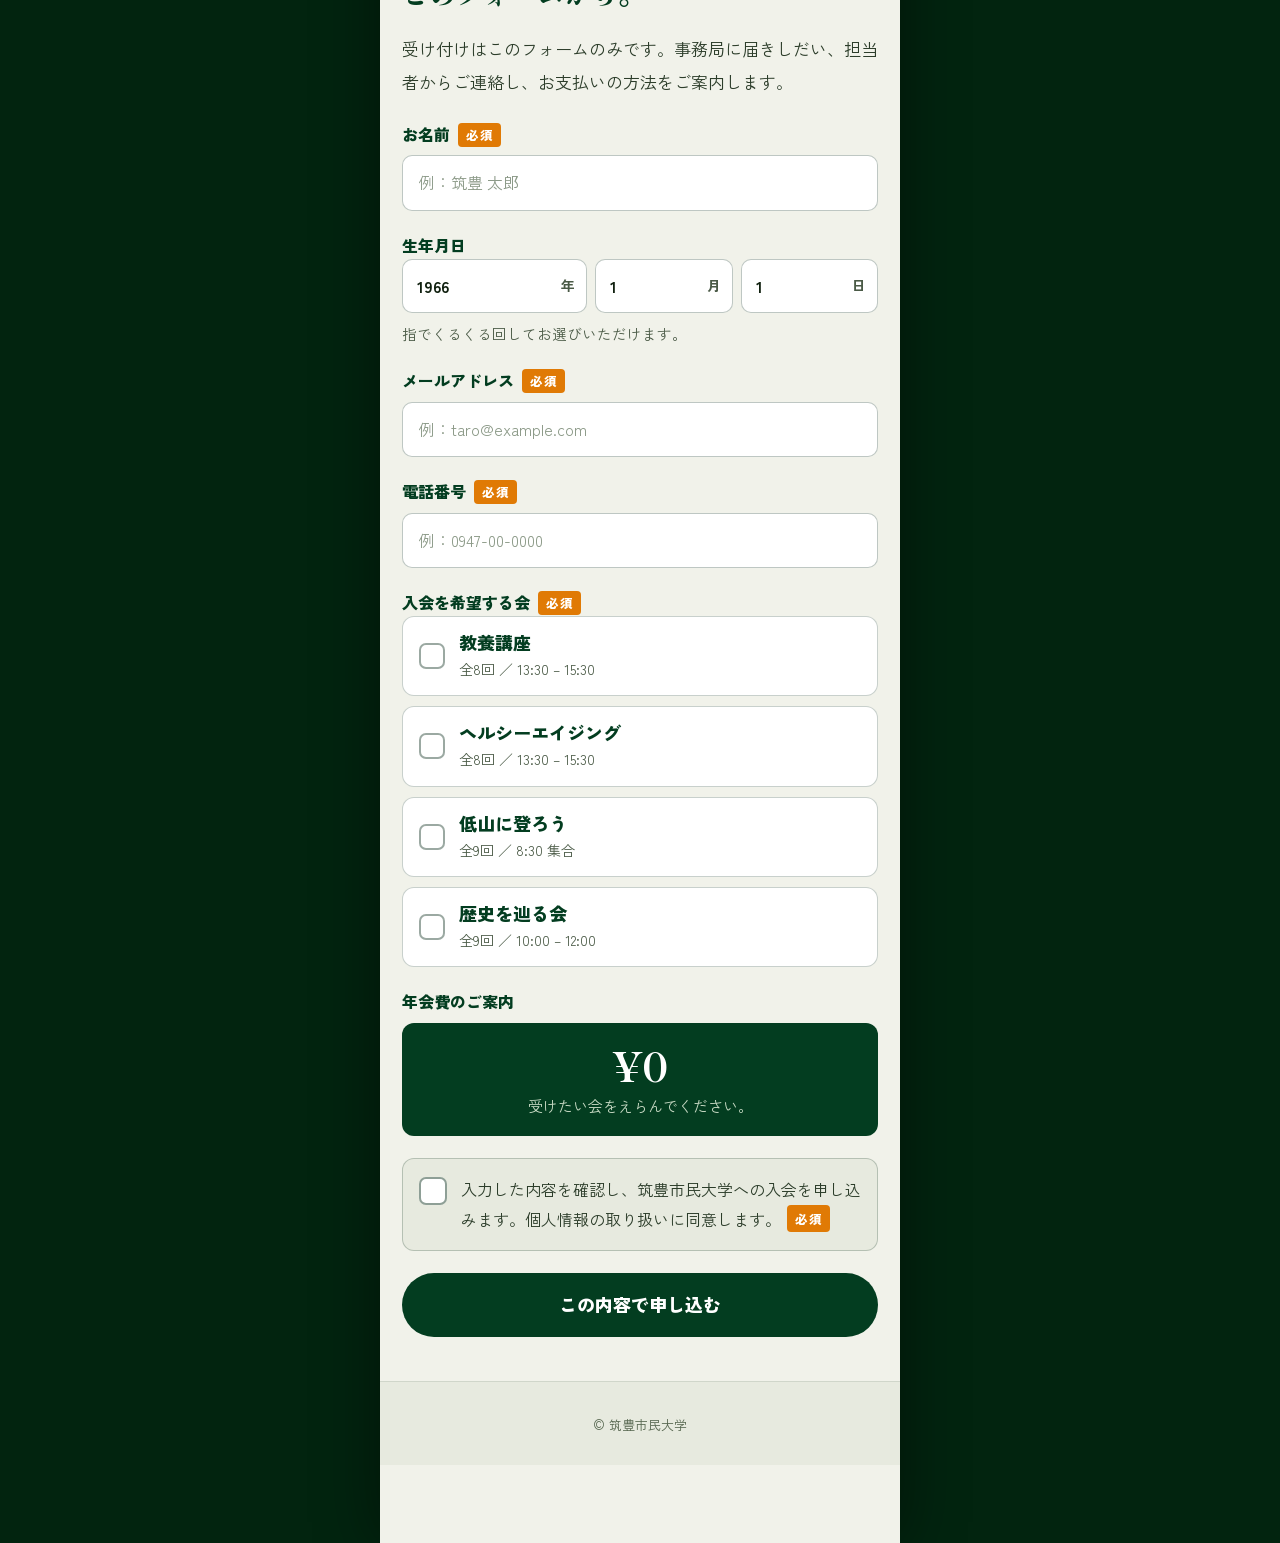
==== commit ce73ec0b: "ヘッダーに「公式サイト」を添える 名前と同じ大きさで並べると窮屈になるので、一段小さくし、明朝ではなく ゴシックにして添え書きの位置づけにした。主役は「筑豊市民大学」のまま。  幅 320px の端末" ====
--- a/index.html
+++ b/index.html
@@ -79,7 +79,7 @@
 <header class="head">
   <a class="head__home" href="index.html" aria-label="ホームへ">
     <img class="head__mark" src="logo-mark.png" alt="" width="44" height="32" decoding="async" fetchpriority="high">
-    <span class="head__name">筑豊市民大学</span>
+    <span class="head__name">筑豊市民大学<small>公式サイト</small></span>
   </a>
 </header>
 
--- a/css/site.css
+++ b/css/site.css
@@ -136,6 +136,22 @@
   letter-spacing: .07em;
   color: var(--green-800);
   white-space: nowrap;
+}
+
+/* 「公式サイト」は添え書き。名前と同じ大きさにすると窮屈になるので、
+   一段小さく、明朝ではなくゴシックにして、主役を食わないようにする。 */
+.head__name small {
+  margin-left: 9px;
+  font-family: 'Zen Kaku Gothic New', 'Noto Sans JP', system-ui, sans-serif;
+  font-weight: 700;
+  font-size: 12px;
+  letter-spacing: .04em;
+  color: var(--ink-3);
+}
+
+/* 幅の狭い端末では、添え書きの余白だけ詰める */
+@media (max-width: 340px) {
+  .head__name small { margin-left: 6px; font-size: 11.5px; }
 }
 
 /* ヘッダーは固定なので、本文の頭をその分だけ下げる */
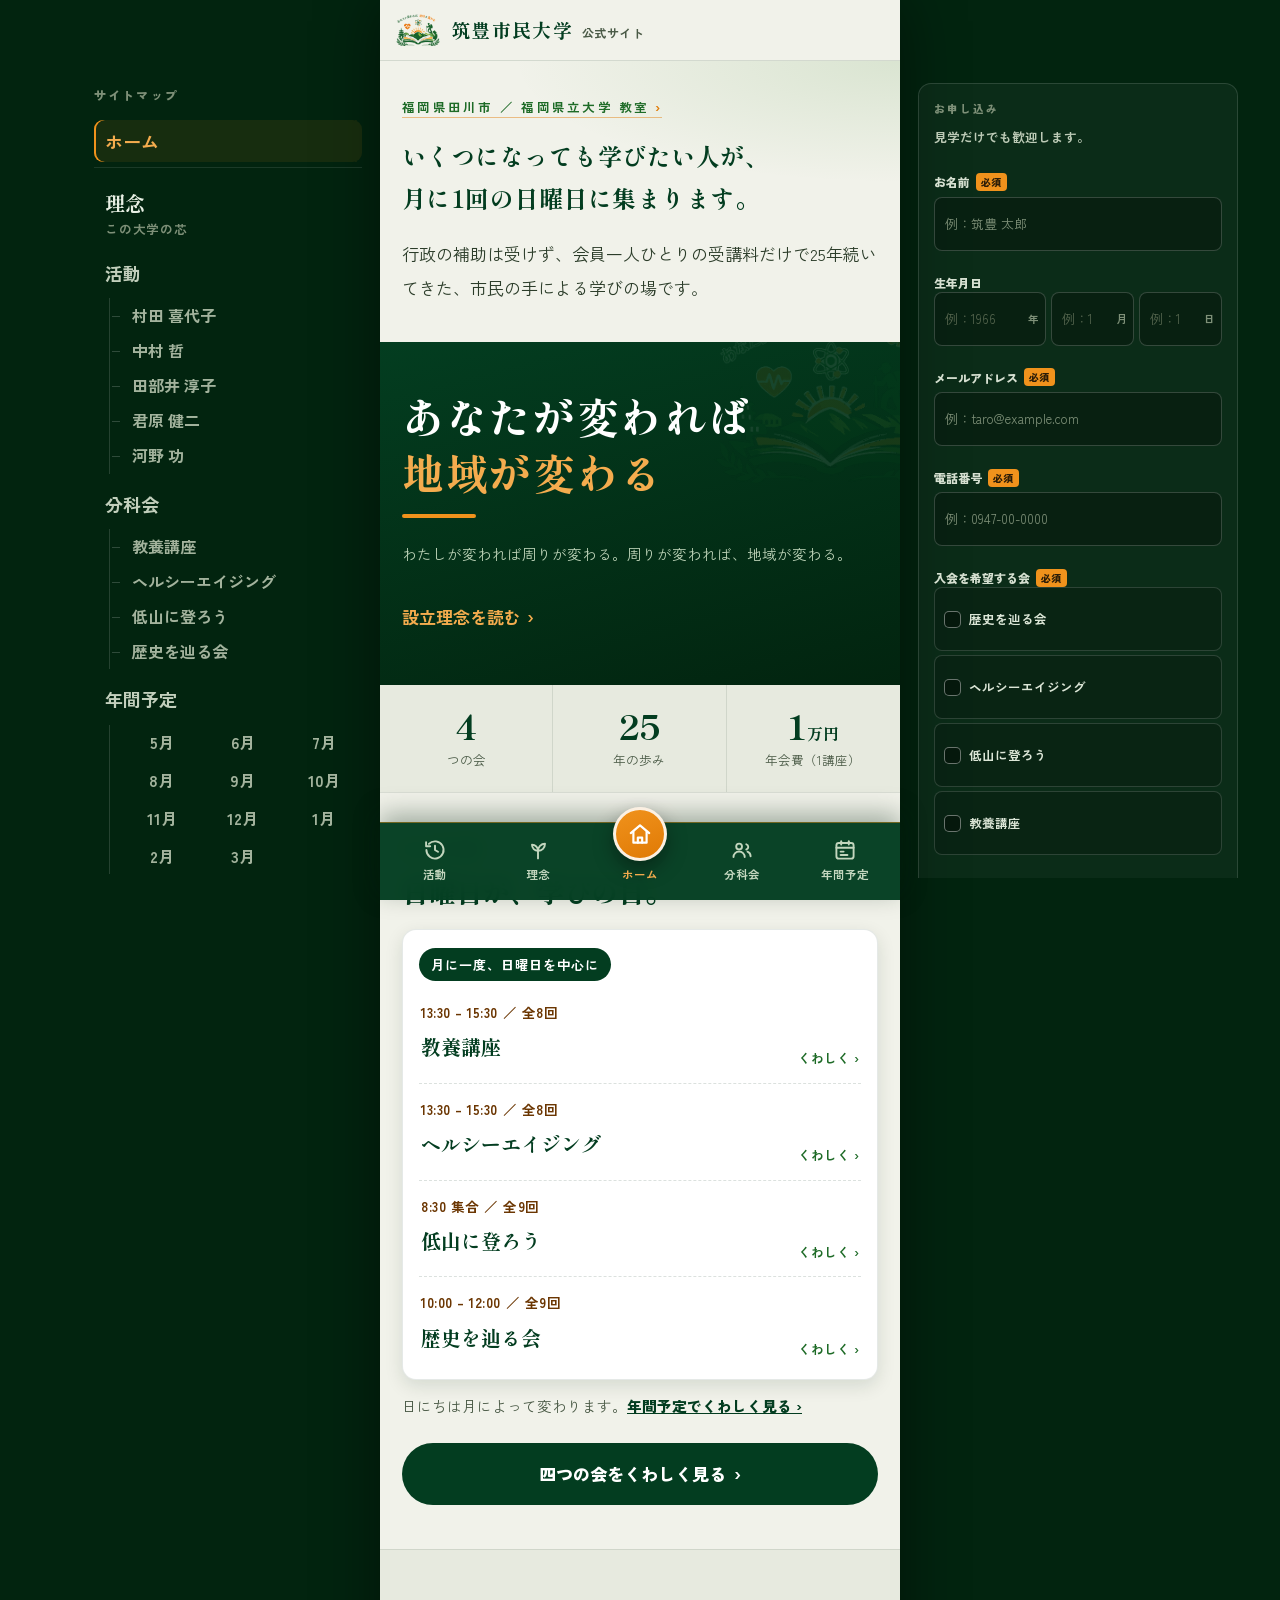
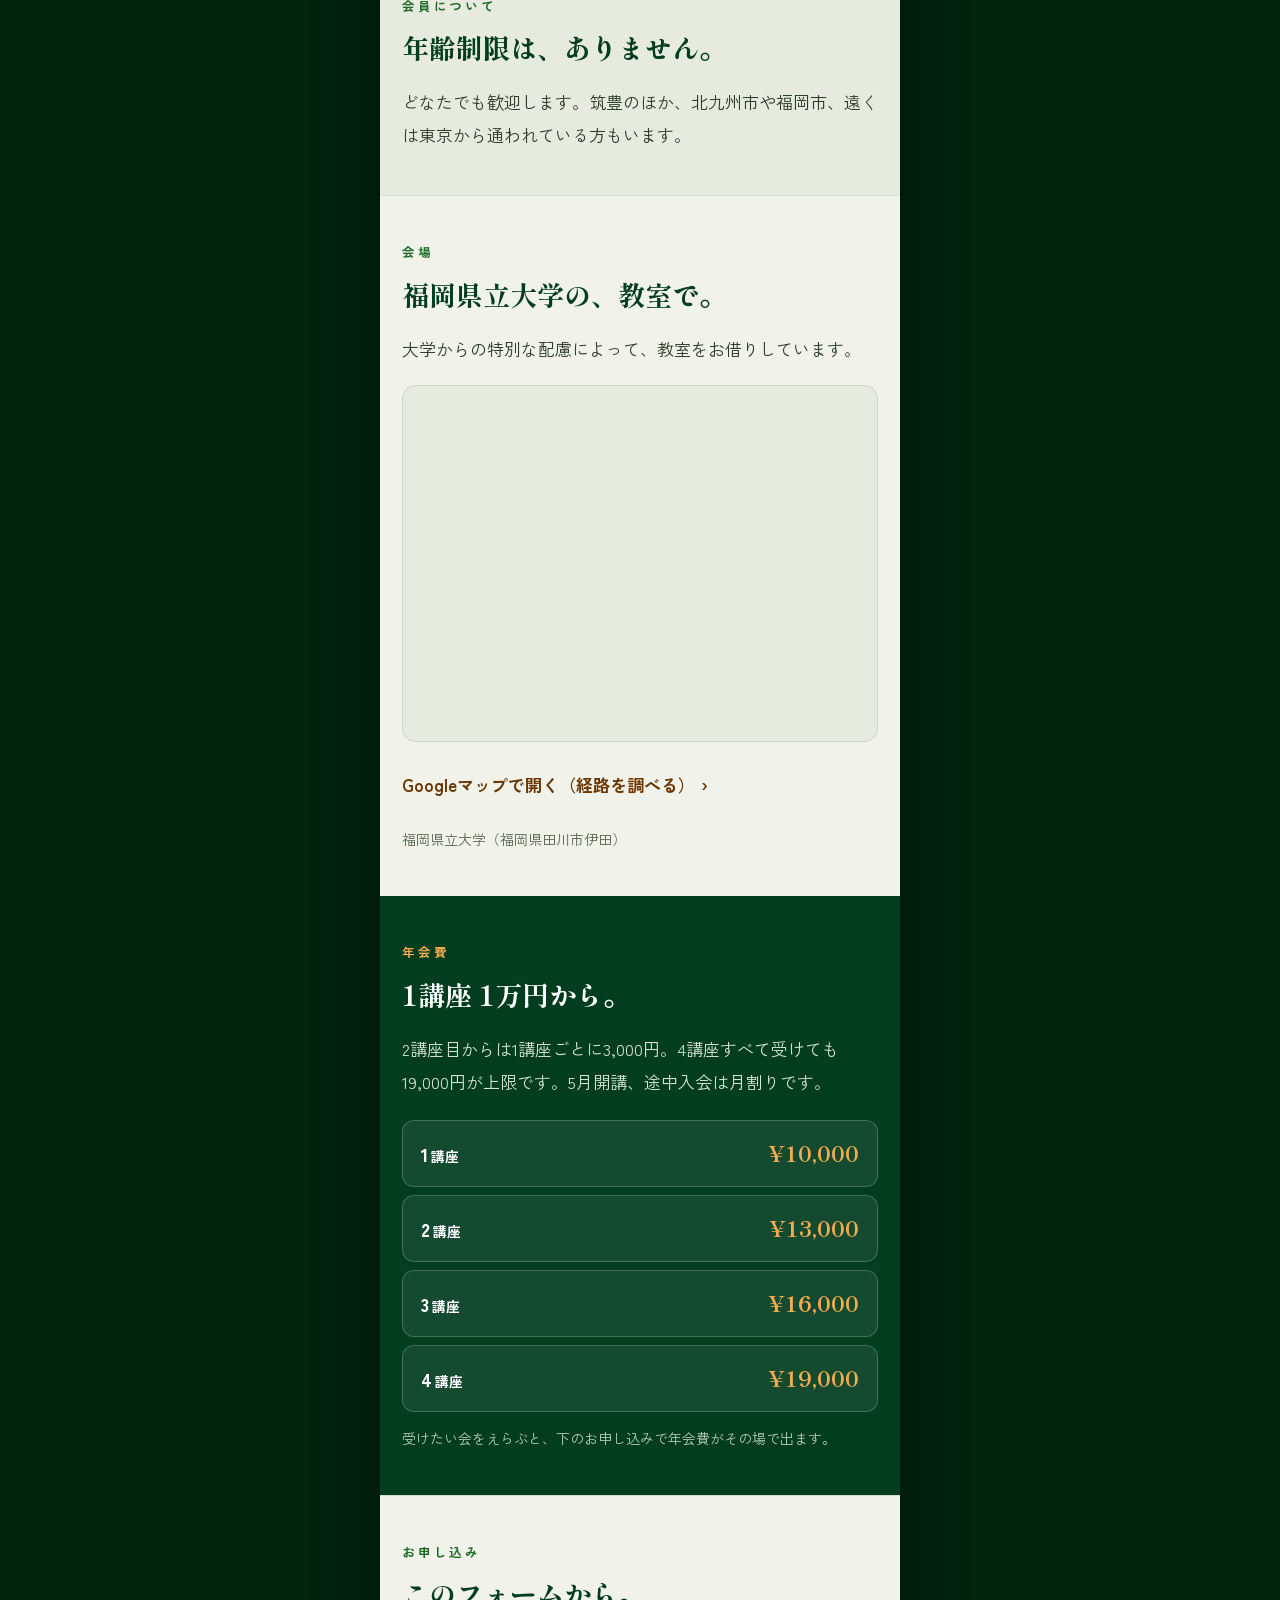
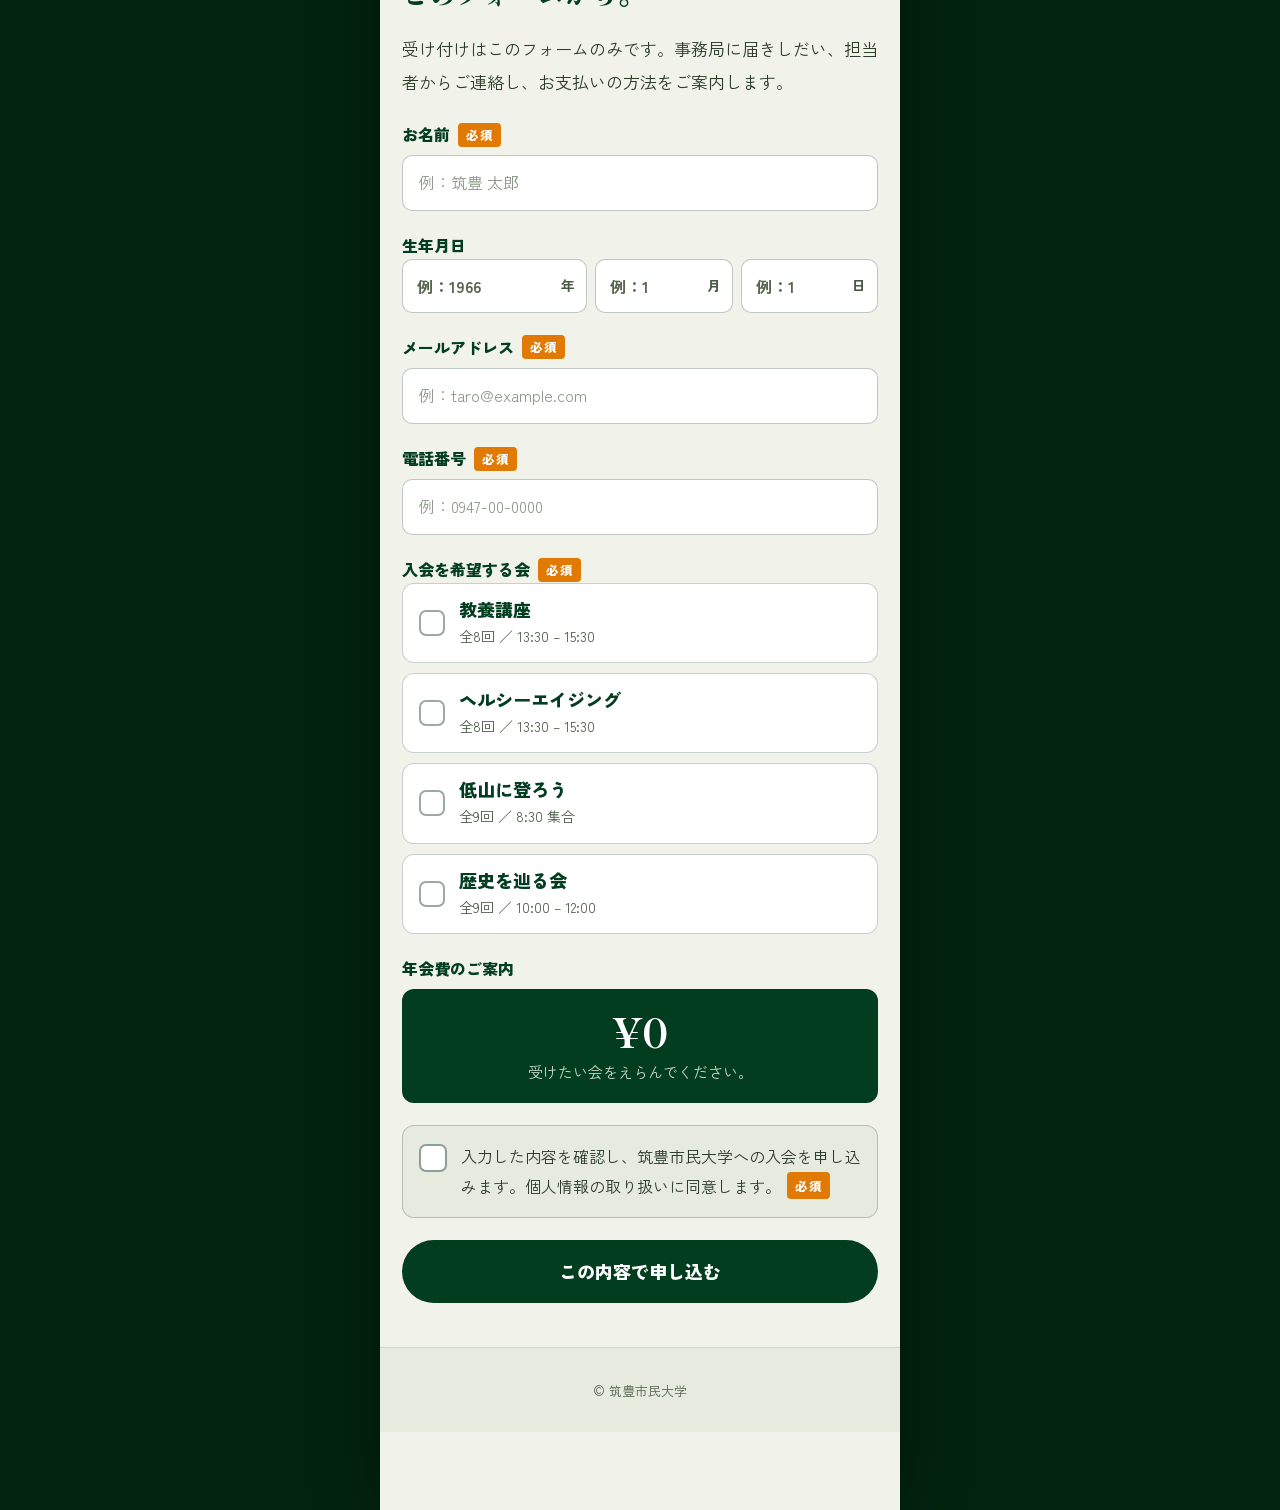
==== commit a350cf0f: "右の帯に申し込みフォームを置き、案内板の字を大きくする ■ 申し込みフォーム 思い立ったときにページを移らずに申し込めるよう、幅 1180px 以上の画面では 右の帯にフォームそのものを置く。それより" ====
--- a/index.html
+++ b/index.html
@@ -10,7 +10,7 @@
 <link rel="canonical" href="https://chikuho.uk/">
 <meta property="og:type" content="website">
 <meta property="og:locale" content="ja_JP">
-<meta property="og:site_name" content="筑豊市民大学">
+<meta property="og:site_name" content="筑豊市民大学 公式サイト">
 <meta property="og:title" content="筑豊市民大学｜あなたが変われば地域が変わる">
 <meta property="og:description" content="福岡県田川市の筑豊市民大学。いくつになっても学びたい人が、月に1回の日曜日に集まります。行政の補助は受けず、会員の受講料だけで25年つづく、市民の手による学びの場です。">
 <meta property="og:url" content="https://chikuho.uk/">
@@ -30,10 +30,16 @@
 <!-- ファビコン。データURIで埋め込んではいけない（Googleはクロールできる
      実ファイルのURLしか読まないため、埋め込むと検索結果に出ない）。
      Google は 48 の倍数を薦めているので 48/96/192 を置いてある。 -->
-<link rel="icon" href="/favicon.ico" sizes="32x32">
+<!-- ファビコン。Google は 48px 以上（48の倍数）しか検索結果に使わないので、
+     大きいものを先に並べる。小さいほうを先頭に置くと、それを掴んで
+     「小さすぎる」と捨てられ、地球儀のままになりかねない。 -->
+<link rel="icon" href="/favicon.ico" sizes="48x48">
+<link rel="icon" type="image/png" sizes="192x192" href="/favicon-192.png">
+<link rel="icon" type="image/png" sizes="96x96" href="/favicon-96.png">
 <link rel="icon" type="image/png" sizes="48x48" href="/favicon-48.png">
-<link rel="icon" type="image/png" sizes="96x96" href="/favicon-96.png">
-<link rel="icon" type="image/png" sizes="192x192" href="/favicon-192.png">
+<!-- ここから下はブラウザのタブ用。字を大きくした版を使う -->
+<link rel="icon" type="image/png" sizes="32x32" href="/favicon-tab-32.png">
+<link rel="icon" type="image/png" sizes="16x16" href="/favicon-tab-16.png">
 <link rel="apple-touch-icon" href="/apple-touch-icon.png">
 <link rel="manifest" href="/site.webmanifest">
 <link rel="preconnect" href="https://fonts.googleapis.com">
@@ -54,6 +60,17 @@
 })();
 </script>
 <script src="js/site.js" defer></script>
+<!-- 検索結果の見出しに出る「サイト名」。これが無いと、Google は
+     ドメイン名（chikuho.uk）をそのまま出してしまう。トップにだけ置く。 -->
+<script type="application/ld+json">
+{
+  "@context": "https://schema.org",
+  "@type": "WebSite",
+  "name": "筑豊市民大学 公式サイト",
+  "alternateName": "筑豊市民大学",
+  "url": "https://chikuho.uk/"
+}
+</script>
 <script type="application/ld+json">
 {
   "@context": "https://schema.org",
@@ -77,7 +94,7 @@
 <a class="skip" href="#main">本文へ移動</a>
 
 <header class="head">
-  <a class="head__home" href="index.html" aria-label="ホームへ">
+  <a class="head__home" href="/" aria-label="ホームへ">
     <img class="head__mark" src="logo-mark.png" alt="" width="44" height="32" decoding="async" fetchpriority="high">
     <span class="head__name">筑豊市民大学<small>公式サイト</small></span>
   </a>
@@ -87,7 +104,7 @@
 
   <!-- 1. まず、どういう場なのかを一息で -->
   <section class="hero">
-    <p class="hero__eyebrow">福岡県田川市 ／ 福岡県立大学 教室</p>
+    <p class="hero__eyebrow"><a class="hero__place" href="#kaijo">福岡県田川市 ／ 福岡県立大学 教室<span class="hero__place__go" aria-hidden="true">›</span></a></p>
     <p class="hero__lead">いくつになっても学びたい人が、<br>月に1回の日曜日に集まります。</p>
     <p class="hero__body">行政の補助は受けず、会員一人ひとりの受講料だけで25年続いてきた、市民の手による学びの場です。</p>
   </section>
@@ -190,31 +207,30 @@
         <label class="jf__label" for="jf-name">お名前<span class="jf__req">必須</span></label>
         <input class="jf__in" id="jf-name" name="entry.1279542342" type="text"
                autocomplete="name" placeholder="例：筑豊 太郎" required>
-        <p class="jf__err" id="jf-name-err" hidden></p>
+        <p class="jf__err" id="jf-name-err" data-err="name" hidden></p>
       </div>
 
       <fieldset class="jf">
         <legend class="jf__label">生年月日</legend>
         <div class="jf__date">
-          <span class="jf__sel"><select id="jf-year" name="entry.1074325515_year" aria-label="年"><option value="2026">2026</option><option value="2025">2025</option><option value="2024">2024</option><option value="2023">2023</option><option value="2022">2022</option><option value="2021">2021</option><option value="2020">2020</option><option value="2019">2019</option><option value="2018">2018</option><option value="2017">2017</option><option value="2016">2016</option><option value="2015">2015</option><option value="2014">2014</option><option value="2013">2013</option><option value="2012">2012</option><option value="2011">2011</option><option value="2010">2010</option><option value="2009">2009</option><option value="2008">2008</option><option value="2007">2007</option><option value="2006">2006</option><option value="2005">2005</option><option value="2004">2004</option><option value="2003">2003</option><option value="2002">2002</option><option value="2001">2001</option><option value="2000">2000</option><option value="1999">1999</option><option value="1998">1998</option><option value="1997">1997</option><option value="1996">1996</option><option value="1995">1995</option><option value="1994">1994</option><option value="1993">1993</option><option value="1992">1992</option><option value="1991">1991</option><option value="1990">1990</option><option value="1989">1989</option><option value="1988">1988</option><option value="1987">1987</option><option value="1986">1986</option><option value="1985">1985</option><option value="1984">1984</option><option value="1983">1983</option><option value="1982">1982</option><option value="1981">1981</option><option value="1980">1980</option><option value="1979">1979</option><option value="1978">1978</option><option value="1977">1977</option><option value="1976">1976</option><option value="1975">1975</option><option value="1974">1974</option><option value="1973">1973</option><option value="1972">1972</option><option value="1971">1971</option><option value="1970">1970</option><option value="1969">1969</option><option value="1968">1968</option><option value="1967">1967</option><option value="1966" selected>1966</option><option value="1965">1965</option><option value="1964">1964</option><option value="1963">1963</option><option value="1962">1962</option><option value="1961">1961</option><option value="1960">1960</option><option value="1959">1959</option><option value="1958">1958</option><option value="1957">1957</option><option value="1956">1956</option><option value="1955">1955</option><option value="1954">1954</option><option value="1953">1953</option><option value="1952">1952</option><option value="1951">1951</option><option value="1950">1950</option><option value="1949">1949</option><option value="1948">1948</option><option value="1947">1947</option><option value="1946">1946</option><option value="1945">1945</option><option value="1944">1944</option><option value="1943">1943</option><option value="1942">1942</option><option value="1941">1941</option><option value="1940">1940</option><option value="1939">1939</option><option value="1938">1938</option><option value="1937">1937</option><option value="1936">1936</option><option value="1935">1935</option><option value="1934">1934</option><option value="1933">1933</option><option value="1932">1932</option><option value="1931">1931</option><option value="1930">1930</option><option value="1929">1929</option><option value="1928">1928</option><option value="1927">1927</option><option value="1926">1926</option><option value="1925">1925</option><option value="1924">1924</option><option value="1923">1923</option><option value="1922">1922</option><option value="1921">1921</option><option value="1920">1920</option></select><i>年</i></span>
-          <span class="jf__sel"><select id="jf-month" name="entry.1074325515_month" aria-label="月"><option value="1" selected>1</option><option value="2">2</option><option value="3">3</option><option value="4">4</option><option value="5">5</option><option value="6">6</option><option value="7">7</option><option value="8">8</option><option value="9">9</option><option value="10">10</option><option value="11">11</option><option value="12">12</option></select><i>月</i></span>
-          <span class="jf__sel"><select id="jf-day" name="entry.1074325515_day" aria-label="日"><option value="1" selected>1</option><option value="2">2</option><option value="3">3</option><option value="4">4</option><option value="5">5</option><option value="6">6</option><option value="7">7</option><option value="8">8</option><option value="9">9</option><option value="10">10</option><option value="11">11</option><option value="12">12</option><option value="13">13</option><option value="14">14</option><option value="15">15</option><option value="16">16</option><option value="17">17</option><option value="18">18</option><option value="19">19</option><option value="20">20</option><option value="21">21</option><option value="22">22</option><option value="23">23</option><option value="24">24</option><option value="25">25</option><option value="26">26</option><option value="27">27</option><option value="28">28</option><option value="29">29</option><option value="30">30</option><option value="31">31</option></select><i>日</i></span>
+          <span class="jf__sel"><select id="jf-year" name="entry.1074325515_year" aria-label="年"><option value="" selected disabled>例：1966</option><option value="2026">2026</option><option value="2025">2025</option><option value="2024">2024</option><option value="2023">2023</option><option value="2022">2022</option><option value="2021">2021</option><option value="2020">2020</option><option value="2019">2019</option><option value="2018">2018</option><option value="2017">2017</option><option value="2016">2016</option><option value="2015">2015</option><option value="2014">2014</option><option value="2013">2013</option><option value="2012">2012</option><option value="2011">2011</option><option value="2010">2010</option><option value="2009">2009</option><option value="2008">2008</option><option value="2007">2007</option><option value="2006">2006</option><option value="2005">2005</option><option value="2004">2004</option><option value="2003">2003</option><option value="2002">2002</option><option value="2001">2001</option><option value="2000">2000</option><option value="1999">1999</option><option value="1998">1998</option><option value="1997">1997</option><option value="1996">1996</option><option value="1995">1995</option><option value="1994">1994</option><option value="1993">1993</option><option value="1992">1992</option><option value="1991">1991</option><option value="1990">1990</option><option value="1989">1989</option><option value="1988">1988</option><option value="1987">1987</option><option value="1986">1986</option><option value="1985">1985</option><option value="1984">1984</option><option value="1983">1983</option><option value="1982">1982</option><option value="1981">1981</option><option value="1980">1980</option><option value="1979">1979</option><option value="1978">1978</option><option value="1977">1977</option><option value="1976">1976</option><option value="1975">1975</option><option value="1974">1974</option><option value="1973">1973</option><option value="1972">1972</option><option value="1971">1971</option><option value="1970">1970</option><option value="1969">1969</option><option value="1968">1968</option><option value="1967">1967</option><option value="1966">1966</option><option value="1965">1965</option><option value="1964">1964</option><option value="1963">1963</option><option value="1962">1962</option><option value="1961">1961</option><option value="1960">1960</option><option value="1959">1959</option><option value="1958">1958</option><option value="1957">1957</option><option value="1956">1956</option><option value="1955">1955</option><option value="1954">1954</option><option value="1953">1953</option><option value="1952">1952</option><option value="1951">1951</option><option value="1950">1950</option><option value="1949">1949</option><option value="1948">1948</option><option value="1947">1947</option><option value="1946">1946</option><option value="1945">1945</option><option value="1944">1944</option><option value="1943">1943</option><option value="1942">1942</option><option value="1941">1941</option><option value="1940">1940</option><option value="1939">1939</option><option value="1938">1938</option><option value="1937">1937</option><option value="1936">1936</option><option value="1935">1935</option><option value="1934">1934</option><option value="1933">1933</option><option value="1932">1932</option><option value="1931">1931</option><option value="1930">1930</option><option value="1929">1929</option><option value="1928">1928</option><option value="1927">1927</option><option value="1926">1926</option><option value="1925">1925</option><option value="1924">1924</option><option value="1923">1923</option><option value="1922">1922</option><option value="1921">1921</option><option value="1920">1920</option></select><i>年</i></span>
+          <span class="jf__sel"><select id="jf-month" name="entry.1074325515_month" aria-label="月"><option value="" selected disabled>例：1</option><option value="1">1</option><option value="2">2</option><option value="3">3</option><option value="4">4</option><option value="5">5</option><option value="6">6</option><option value="7">7</option><option value="8">8</option><option value="9">9</option><option value="10">10</option><option value="11">11</option><option value="12">12</option></select><i>月</i></span>
+          <span class="jf__sel"><select id="jf-day" name="entry.1074325515_day" aria-label="日"><option value="" selected disabled>例：1</option><option value="1">1</option><option value="2">2</option><option value="3">3</option><option value="4">4</option><option value="5">5</option><option value="6">6</option><option value="7">7</option><option value="8">8</option><option value="9">9</option><option value="10">10</option><option value="11">11</option><option value="12">12</option><option value="13">13</option><option value="14">14</option><option value="15">15</option><option value="16">16</option><option value="17">17</option><option value="18">18</option><option value="19">19</option><option value="20">20</option><option value="21">21</option><option value="22">22</option><option value="23">23</option><option value="24">24</option><option value="25">25</option><option value="26">26</option><option value="27">27</option><option value="28">28</option><option value="29">29</option><option value="30">30</option><option value="31">31</option></select><i>日</i></span>
         </div>
-        <p class="jf__hint">指でくるくる回してお選びいただけます。</p>
       </fieldset>
 
       <div class="jf">
         <label class="jf__label" for="jf-mail">メールアドレス<span class="jf__req">必須</span></label>
         <input class="jf__in" id="jf-mail" name="entry.458126145" type="email"
                inputmode="email" autocomplete="email" placeholder="例：taro@example.com" required>
-        <p class="jf__err" id="jf-mail-err" hidden></p>
+        <p class="jf__err" id="jf-mail-err" data-err="mail" hidden></p>
       </div>
 
       <div class="jf">
         <label class="jf__label" for="jf-tel">電話番号<span class="jf__req">必須</span></label>
         <input class="jf__in" id="jf-tel" name="entry.2120756839" type="tel"
                inputmode="tel" autocomplete="tel" placeholder="例：0947-00-0000" required>
-        <p class="jf__err" id="jf-tel-err" hidden></p>
+        <p class="jf__err" id="jf-tel-err" data-err="tel" hidden></p>
       </div>
 
       <fieldset class="jf">
@@ -246,7 +262,7 @@
         </div>
         <!-- フォームがチェックボックスに必ず添えている連れ。無くても通るが、そろえておく -->
         <input type="hidden" name="entry.939298798_sentinel" value="">
-        <p class="jf__err" id="jf-kai-err" hidden></p>
+        <p class="jf__err" id="jf-kai-err" data-err="kai" hidden></p>
       </fieldset>
 
       <div class="jf">
@@ -268,7 +284,7 @@
           <span class="jagree__text">入力した内容を確認し、筑豊市民大学への入会を申し込みます。個人情報の取り扱いに同意します。<span class="jf__req">必須</span></span>
         </label>
         <input type="hidden" name="entry.1335746439_sentinel" value="">
-        <p class="jf__err" id="jf-agree-err" hidden></p>
+        <p class="jf__err" id="jf-agree-err" data-err="agree" hidden></p>
       </div>
 
       <p class="jform__alert" id="jf-alert" role="alert" hidden></p>
@@ -287,7 +303,7 @@
 <nav class="nav" aria-label="サイト内メニュー">
   <a class="nav__link" href="katsudo.html"><svg width="24" height="24" viewBox="0 0 24 24" fill="none" stroke="currentColor" stroke-width="1.9" stroke-linecap="round" stroke-linejoin="round" aria-hidden="true"><path d="M3.4 12a8.6 8.6 0 1 0 2.5-6.1"/><path d="M3.1 4.2v4.1h4.1"/><path d="M12 7.7V12l3 1.8"/></svg><span class="nav__label">活動</span></a>
   <a class="nav__link" href="rinen.html"><svg width="24" height="24" viewBox="0 0 24 24" fill="none" stroke="currentColor" stroke-width="1.9" stroke-linecap="round" stroke-linejoin="round" aria-hidden="true"><path d="M12 20.4v-7.6"/><path d="M12 12.8C12 9.4 9.4 6.8 6 6.8c0 3.4 2.6 6 6 6Z"/><path d="M12 12.8c0-4 3-7 7-7 0 4-3 7-7 7Z"/></svg><span class="nav__label">理念</span></a>
-  <a class="nav__link nav__link--center is-active" href="index.html" aria-current="page"><span class="nav__badge"><svg width="26" height="26" viewBox="0 0 24 24" fill="none" stroke="#ffffff" stroke-width="2" stroke-linecap="round" stroke-linejoin="round" aria-hidden="true"><path d="M3.5 11.2 12 4l8.5 7.2"/><path d="M5.9 9.7V20h12.2V9.7"/><path d="M10 20v-4.7h4V20"/></svg></span><span class="nav__label">ホーム</span></a>
+  <a class="nav__link nav__link--center is-active" href="/" aria-current="page"><span class="nav__badge"><svg width="26" height="26" viewBox="0 0 24 24" fill="none" stroke="#ffffff" stroke-width="2" stroke-linecap="round" stroke-linejoin="round" aria-hidden="true"><path d="M3.5 11.2 12 4l8.5 7.2"/><path d="M5.9 9.7V20h12.2V9.7"/><path d="M10 20v-4.7h4V20"/></svg></span><span class="nav__label">ホーム</span></a>
   <a class="nav__link" href="bunkakai.html"><svg width="24" height="24" viewBox="0 0 24 24" fill="none" stroke="currentColor" stroke-width="1.9" stroke-linecap="round" stroke-linejoin="round" aria-hidden="true"><circle cx="9.1" cy="8.5" r="2.9"/><path d="M3.5 19.1a5.6 5.6 0 0 1 11.2 0"/><path d="M16.3 6.3a2.7 2.7 0 0 1 0 5.2"/><path d="M17.5 13.7a5 5 0 0 1 3.1 4.6"/></svg><span class="nav__label">分科会</span></a>
   <a class="nav__link" href="nenkan.html"><svg width="24" height="24" viewBox="0 0 24 24" fill="none" stroke="currentColor" stroke-width="1.9" stroke-linecap="round" stroke-linejoin="round" aria-hidden="true"><rect x="3.4" y="5" width="17.2" height="15.6" rx="2.4"/><path d="M3.4 9.8h17.2"/><path d="M8.2 3.2v3.4"/><path d="M15.8 3.2v3.4"/><path d="M7.6 13.6h3"/><path d="M7.6 17h6.8"/></svg><span class="nav__label">年間予定</span></a>
 </nav>
@@ -299,7 +315,7 @@
   <p class="siteRail__cap">サイトマップ</p>
   <nav class="tree">
     <ul class="tree__list">
-      <li class="tree__item"><a href="index.html" aria-current="page">ホーム</a></li>
+      <li class="tree__item"><a href="/" aria-current="page">ホーム</a></li>
       <li class="tree__item tree__item--main">
         <a href="rinen.html">理念<em>この大学の芯</em></a>
       </li>
@@ -343,10 +359,106 @@
 </aside>
 
 <aside class="siteRail siteRail--right" aria-label="お申し込みと、このページの案内">
-  <div class="railJoin">
+  <!-- 幅にゆとりがある画面では、フォームそのものを置く。思い立ったときに
+       ページを移らずに申し込めるようにするため。狭い画面では下の札に戻る。 -->
+  <div class="railJoin railJoin--form">
+    <p class="railJoin__cap">お申し込み</p>
+    <p class="railJoin__lead">見学だけでも歓迎します。</p>
+
+    <form class="jform jform--rail" action="/api/join" method="post" novalidate>
+      <div class="jf">
+        <label class="jf__label" for="rf-name">お名前<span class="jf__req">必須</span></label>
+        <input class="jf__in" id="rf-name" name="entry.1279542342" type="text"
+               autocomplete="name" placeholder="例：筑豊 太郎" required>
+        <p class="jf__err" data-err="name" hidden></p>
+      </div>
+
+      <fieldset class="jf">
+        <legend class="jf__label">生年月日</legend>
+        <div class="jf__date">
+          <span class="jf__sel"><select name="entry.1074325515_year" aria-label="年"><option value="" selected disabled>例：1966</option><option value="2026">2026</option><option value="2025">2025</option><option value="2024">2024</option><option value="2023">2023</option><option value="2022">2022</option><option value="2021">2021</option><option value="2020">2020</option><option value="2019">2019</option><option value="2018">2018</option><option value="2017">2017</option><option value="2016">2016</option><option value="2015">2015</option><option value="2014">2014</option><option value="2013">2013</option><option value="2012">2012</option><option value="2011">2011</option><option value="2010">2010</option><option value="2009">2009</option><option value="2008">2008</option><option value="2007">2007</option><option value="2006">2006</option><option value="2005">2005</option><option value="2004">2004</option><option value="2003">2003</option><option value="2002">2002</option><option value="2001">2001</option><option value="2000">2000</option><option value="1999">1999</option><option value="1998">1998</option><option value="1997">1997</option><option value="1996">1996</option><option value="1995">1995</option><option value="1994">1994</option><option value="1993">1993</option><option value="1992">1992</option><option value="1991">1991</option><option value="1990">1990</option><option value="1989">1989</option><option value="1988">1988</option><option value="1987">1987</option><option value="1986">1986</option><option value="1985">1985</option><option value="1984">1984</option><option value="1983">1983</option><option value="1982">1982</option><option value="1981">1981</option><option value="1980">1980</option><option value="1979">1979</option><option value="1978">1978</option><option value="1977">1977</option><option value="1976">1976</option><option value="1975">1975</option><option value="1974">1974</option><option value="1973">1973</option><option value="1972">1972</option><option value="1971">1971</option><option value="1970">1970</option><option value="1969">1969</option><option value="1968">1968</option><option value="1967">1967</option><option value="1966">1966</option><option value="1965">1965</option><option value="1964">1964</option><option value="1963">1963</option><option value="1962">1962</option><option value="1961">1961</option><option value="1960">1960</option><option value="1959">1959</option><option value="1958">1958</option><option value="1957">1957</option><option value="1956">1956</option><option value="1955">1955</option><option value="1954">1954</option><option value="1953">1953</option><option value="1952">1952</option><option value="1951">1951</option><option value="1950">1950</option><option value="1949">1949</option><option value="1948">1948</option><option value="1947">1947</option><option value="1946">1946</option><option value="1945">1945</option><option value="1944">1944</option><option value="1943">1943</option><option value="1942">1942</option><option value="1941">1941</option><option value="1940">1940</option><option value="1939">1939</option><option value="1938">1938</option><option value="1937">1937</option><option value="1936">1936</option><option value="1935">1935</option><option value="1934">1934</option><option value="1933">1933</option><option value="1932">1932</option><option value="1931">1931</option><option value="1930">1930</option><option value="1929">1929</option><option value="1928">1928</option><option value="1927">1927</option><option value="1926">1926</option><option value="1925">1925</option><option value="1924">1924</option><option value="1923">1923</option><option value="1922">1922</option><option value="1921">1921</option><option value="1920">1920</option></select><i>年</i></span>
+          <span class="jf__sel"><select name="entry.1074325515_month" aria-label="月"><option value="" selected disabled>例：1</option><option value="1">1</option><option value="2">2</option><option value="3">3</option><option value="4">4</option><option value="5">5</option><option value="6">6</option><option value="7">7</option><option value="8">8</option><option value="9">9</option><option value="10">10</option><option value="11">11</option><option value="12">12</option></select><i>月</i></span>
+          <span class="jf__sel"><select name="entry.1074325515_day" aria-label="日"><option value="" selected disabled>例：1</option><option value="1">1</option><option value="2">2</option><option value="3">3</option><option value="4">4</option><option value="5">5</option><option value="6">6</option><option value="7">7</option><option value="8">8</option><option value="9">9</option><option value="10">10</option><option value="11">11</option><option value="12">12</option><option value="13">13</option><option value="14">14</option><option value="15">15</option><option value="16">16</option><option value="17">17</option><option value="18">18</option><option value="19">19</option><option value="20">20</option><option value="21">21</option><option value="22">22</option><option value="23">23</option><option value="24">24</option><option value="25">25</option><option value="26">26</option><option value="27">27</option><option value="28">28</option><option value="29">29</option><option value="30">30</option><option value="31">31</option></select><i>日</i></span>
+        </div>
+      </fieldset>
+
+      <div class="jf">
+        <label class="jf__label" for="rf-mail">メールアドレス<span class="jf__req">必須</span></label>
+        <input class="jf__in" id="rf-mail" name="entry.458126145" type="email"
+               inputmode="email" autocomplete="email" placeholder="例：taro@example.com" required>
+        <p class="jf__err" data-err="mail" hidden></p>
+      </div>
+
+      <div class="jf">
+        <label class="jf__label" for="rf-tel">電話番号<span class="jf__req">必須</span></label>
+        <input class="jf__in" id="rf-tel" name="entry.2120756839" type="tel"
+               inputmode="tel" autocomplete="tel" placeholder="例：0947-00-0000" required>
+        <p class="jf__err" data-err="tel" hidden></p>
+      </div>
+
+      <fieldset class="jf">
+        <legend class="jf__label">入会を希望する会<span class="jf__req">必須</span></legend>
+        <div class="jf__picks">
+          <label class="pick">
+            <input type="checkbox" name="entry.939298798" value="歴史をたどる会">
+            <span class="pick__box" aria-hidden="true"></span>
+            <span class="pick__text"><b>歴史を辿る会</b></span>
+          </label>
+          <label class="pick">
+            <input type="checkbox" name="entry.939298798" value="ヘルシー健康講座">
+            <span class="pick__box" aria-hidden="true"></span>
+            <span class="pick__text"><b>ヘルシーエイジング</b></span>
+          </label>
+          <label class="pick">
+            <input type="checkbox" name="entry.939298798" value="低山山登り">
+            <span class="pick__box" aria-hidden="true"></span>
+            <span class="pick__text"><b>低山に登ろう</b></span>
+          </label>
+          <label class="pick">
+            <input type="checkbox" name="entry.939298798" value="教養講座">
+            <span class="pick__box" aria-hidden="true"></span>
+            <span class="pick__text"><b>教養講座</b></span>
+          </label>
+        </div>
+        <input type="hidden" name="entry.939298798_sentinel" value="">
+        <p class="jf__err" data-err="kai" hidden></p>
+      </fieldset>
+
+      <div class="jf">
+        <span class="jf__label">年会費のご案内</span>
+        <output class="jfee">
+          <b class="jfee__yen">¥0</b>
+          <span class="jfee__note">受けたい会をえらんでください。</span>
+        </output>
+        <input type="hidden" name="entry.1699267920" value="">
+      </div>
+
+      <div class="jf">
+        <label class="jagree">
+          <input type="checkbox" name="entry.1335746439" value="入力した内容を確認し、筑豊市民大学への入会を申し込みます。" required>
+          <input type="hidden" name="entry.1335746439" value="個人情報の取り扱いに同意します。" disabled>
+          <span class="jagree__box" aria-hidden="true"></span>
+          <span class="jagree__text">入力した内容を確認し、筑豊市民大学への入会を申し込みます。個人情報の取り扱いに同意します。<span class="jf__req">必須</span></span>
+        </label>
+        <input type="hidden" name="entry.1335746439_sentinel" value="">
+        <p class="jf__err" data-err="agree" hidden></p>
+      </div>
+
+      <p class="jform__alert" role="alert" hidden></p>
+      <button class="btn btn--primary jform__send" type="submit">この内容で申し込む</button>
+    </form>
+
+    <div class="jdone" role="status" hidden>
+      <p class="jdone__h">お申し込みを受け付けました。</p>
+      <p class="jdone__text">事務局に届きしだい、担当者からご連絡し、お支払いの方法をご案内します。</p>
+    </div>
+  </div>
+
+  <!-- 幅が足りない画面では、フォームのある場所へ渡すだけにする -->
+  <div class="railJoin railJoin--card">
     <p class="railJoin__cap">お申し込み</p>
     <p class="railJoin__lead">見学だけでも歓迎します。<br>こちらのフォームからどうぞ。</p>
-    <a class="railJoin__btn" href="index.html#join">お申し込みフォームへ<span aria-hidden="true">›</span></a>
+    <a class="railJoin__btn" href="/#join">お申し込みフォームへ<span aria-hidden="true">›</span></a>
     <p class="railJoin__note">年会費 1講座 10,000円<br>途中入会は月割りです</p>
   </div>
 </aside>
--- a/css/site.css
+++ b/css/site.css
@@ -499,3 +499,244 @@
 @media (prefers-reduced-motion: reduce) {
   .siteRail * { transition: none !important; }
 }
+
+/* =========================================================================
+   右の帯に置く申し込みフォーム
+   幅にゆとりのある画面（1180px 以上）では、ページを移らずその場で
+   申し込めるようにフォームそのものを置く。それより狭いときは、
+   フォームのある場所へ渡す札に戻す。両方を書いておいて、切り替える。
+   ========================================================================= */
+
+.railJoin--form { display: none; }
+.railJoin--card { display: block; }
+
+@media (min-width: 1180px) and (pointer: fine) {
+  .railJoin--form { display: block; }
+  .railJoin--card { display: none; }
+  /* フォームを入れるぶん、右の帯だけ広げる */
+  .siteRail--right {
+    width: clamp(232px, calc((100vw - var(--column)) / 2 - 32px), 320px);
+  }
+}
+
+/* 帯は暗い地なので、本文の申し込み欄（明るい地）とは色を入れ替える。
+   会員は 70 代が中心。字は詰めても 12px を下回らせない。 */
+
+.jform--rail { display: grid; gap: 11px; margin-top: 4px; }
+
+.jform--rail .jf { display: grid; gap: 5px; border: 0; margin: 0; padding: 0; }
+
+.jform--rail .jf__label {
+  font-size: 12px;
+  font-weight: 800;
+  color: #D6E0D1;
+  display: flex;
+  align-items: center;
+  gap: 6px;
+  padding: 0;
+}
+.jform--rail .jf__req {
+  font-size: 10px;
+  font-weight: 800;
+  color: #2A1C08;
+  background: var(--orange-400);
+  border-radius: 4px;
+  padding: 1px 5px;
+}
+
+.jform--rail .jf__in,
+.jform--rail .jf__sel select {
+  width: 100%;
+  box-sizing: border-box;
+  font: inherit;
+  font-size: 13px;
+  color: #EDF2EA;
+  background: rgba(0, 0, 0, .26);
+  border: 1px solid rgba(255, 255, 255, .18);
+  border-radius: 8px;
+  padding: 9px 10px;
+}
+.jform--rail .jf__in::placeholder { color: #7E9078; }
+.jform--rail .jf__in:focus,
+.jform--rail .jf__sel select:focus {
+  outline: 2px solid var(--orange-400);
+  outline-offset: 1px;
+  border-color: transparent;
+}
+
+/* 生年月日。選ぶまでは薄字の見本を出しておく */
+.jform--rail .jf__date { display: grid; grid-template-columns: 1.35fr 1fr 1fr; gap: 5px; }
+.jform--rail .jf__sel { position: relative; display: block; }
+.jform--rail .jf__sel select { appearance: none; padding-right: 20px; }
+.jform--rail .jf__sel i {
+  position: absolute;
+  right: 7px;
+  top: 50%;
+  transform: translateY(-50%);
+  font-style: normal;
+  font-size: 10.5px;
+  font-weight: 700;
+  color: #7E9078;
+  pointer-events: none;
+}
+.jform--rail select.is-empty { color: #7E9078; }
+
+/* 会のえらび。狭いので、時間の添え書きは出さず名前だけにしてある */
+.jform--rail .jf__picks { display: grid; gap: 4px; }
+.jform--rail .pick {
+  position: relative;
+  display: flex;
+  align-items: center;
+  gap: 8px;
+  padding: 8px 9px;
+  border-radius: 8px;
+  border: 1px solid rgba(255, 255, 255, .15);
+  background: rgba(0, 0, 0, .18);
+  cursor: pointer;
+}
+.jform--rail .pick input { position: absolute; opacity: 0; width: 1px; height: 1px; }
+.jform--rail .pick__box {
+  flex: none;
+  width: 17px;
+  height: 17px;
+  border-radius: 5px;
+  border: 1.5px solid rgba(255, 255, 255, .4);
+  background: rgba(0, 0, 0, .3);
+}
+.jform--rail .pick__text b { font-size: 12.5px; font-weight: 700; color: #DCE6D7; }
+.jform--rail .pick.is-on {
+  border-color: rgba(240, 146, 28, .6);
+  background: rgba(240, 146, 28, .13);
+}
+.jform--rail .pick.is-on .pick__box {
+  background: var(--orange-400);
+  border-color: var(--orange-400);
+  box-shadow: inset 0 0 0 3px rgba(0, 0, 0, .22);
+}
+
+/* 年会費。金額だけは大きく出す */
+.jform--rail .jfee {
+  display: grid;
+  gap: 2px;
+  padding: 10px 11px;
+  border-radius: 9px;
+  background: rgba(0, 0, 0, .26);
+  border: 1px solid rgba(255, 255, 255, .13);
+}
+.jform--rail .jfee__yen {
+  font-family: 'Shippori Mincho B1', serif;
+  font-size: 20px;
+  font-weight: 800;
+  color: var(--orange-300);
+}
+.jform--rail .jfee__note { font-size: 11.5px; line-height: 1.6; color: #A3B39D; }
+
+/* 確認事項 */
+.jform--rail .jagree {
+  position: relative;
+  display: flex;
+  gap: 8px;
+  align-items: flex-start;
+  padding: 9px 10px;
+  border-radius: 8px;
+  border: 1px solid rgba(255, 255, 255, .15);
+  background: rgba(0, 0, 0, .18);
+  cursor: pointer;
+}
+.jform--rail .jagree input { position: absolute; opacity: 0; width: 1px; height: 1px; }
+.jform--rail .jagree__box {
+  flex: none;
+  margin-top: 1px;
+  width: 17px;
+  height: 17px;
+  border-radius: 5px;
+  border: 1.5px solid rgba(255, 255, 255, .4);
+  background: rgba(0, 0, 0, .3);
+}
+.jform--rail .jagree__text { font-size: 11.5px; line-height: 1.65; color: #C2CFBC; }
+.jform--rail .jagree:has(input:checked) { border-color: rgba(240, 146, 28, .6); background: rgba(240, 146, 28, .12); }
+.jform--rail .jagree:has(input:checked) .jagree__box {
+  background: var(--orange-400);
+  border-color: var(--orange-400);
+  box-shadow: inset 0 0 0 3px rgba(0, 0, 0, .22);
+}
+
+/* 送信のボタンと、知らせ */
+.jform--rail .jform__send {
+  width: 100%;
+  min-height: 44px;
+  font-size: 13.5px;
+  border-radius: 999px;
+}
+.jform--rail .jf__err,
+.jform--rail .jform__alert {
+  margin: 0;
+  font-size: 11.5px;
+  line-height: 1.6;
+  font-weight: 700;
+  color: #FFB4A6;
+}
+.jform--rail .jform__alert {
+  padding: 8px 10px;
+  border-radius: 8px;
+  background: rgba(200, 60, 40, .16);
+  border: 1px solid rgba(255, 140, 120, .35);
+}
+
+/* 受け付けたあとの知らせ */
+.railJoin--form .jdone {
+  padding: 12px 13px;
+  border-radius: 10px;
+  background: rgba(240, 146, 28, .12);
+  border: 1px solid rgba(240, 146, 28, .4);
+}
+.railJoin--form .jdone__h { margin: 0 0 5px; font-size: 13px; font-weight: 800; color: var(--orange-300); }
+.railJoin--form .jdone__text { margin: 0; font-size: 11.5px; line-height: 1.7; color: #C2CFBC; }
+
+/* 本文の申し込み欄でも、生年月日は選ぶまで薄字にする */
+.jform select.is-empty { color: var(--ink-4); }
+
+/* ホーム冒頭の会場表記から、会場の案内へ渡す */
+.hero__place {
+  color: inherit;
+  text-decoration: none;
+  border-bottom: 1px solid rgba(224, 122, 5, .45);
+  padding-bottom: 1px;
+  transition: color .2s ease, border-color .2s ease;
+}
+.hero__place__go { margin-left: 5px; font-weight: 800; color: var(--orange-500); }
+.hero__place:hover { color: var(--gold-ink); border-color: var(--orange-500); }
+
+/* =========================================================================
+   横の案内板の字を大きくする
+   会員は 70 代が中心。13px の帯は小さすぎて読めない、という声があった。
+   主だった項目を 14pt（約 18px）、その下の枝を 12pt（16px）に上げ、
+   帯の幅と余白もそれに合わせて広げる。
+   ========================================================================= */
+
+.siteRail--left {
+  width: clamp(178px, calc((100vw - var(--column)) / 2 - 32px), 268px);
+}
+
+.siteRail__cap { font-size: 12px; letter-spacing: .18em; margin-bottom: 14px; }
+
+.tree__list > li + li { margin-top: 5px; }
+
+.tree a {
+  font-size: 18px;
+  padding: 8px 11px;
+  border-radius: 9px;
+  line-height: 1.45;
+}
+
+.tree__item--main > a { font-size: 20px; }
+.tree__item--main > a em { font-size: 12.5px; margin-top: 3px; }
+.tree__item--main { padding-top: 12px; margin-top: 10px; }
+
+.tree__sub { margin: 4px 0 9px 15px; padding-left: 13px; }
+.tree__sub a { font-size: 16px; padding: 6px 9px; }
+.tree__sub li::before { top: 18px; width: 8px; }
+
+/* 月は 11 個。字を上げたぶん、桝も広げる */
+.tree__sub--months { gap: 3px 4px; }
+.tree__sub--months a { padding: 6px 3px; }
--- a/css/page.css
+++ b/css/page.css
@@ -528,7 +528,9 @@
   border-radius: 2px; opacity: .3;
 }
 
-.mo { position: relative; padding-bottom: 18px; }
+/* 帯のリンクから飛んできたとき、固定ヘッダーに月の丸が隠れないようにする。
+   これが無いと #m5 は画面のてっぺんに合わせられ、ヘッダーの裏に入る。 */
+.mo { position: relative; padding-bottom: 18px; scroll-margin-top: calc(var(--header-h) + 12px); }
 
 .mo__badge {
   position: absolute; left: -54px; top: 4px;
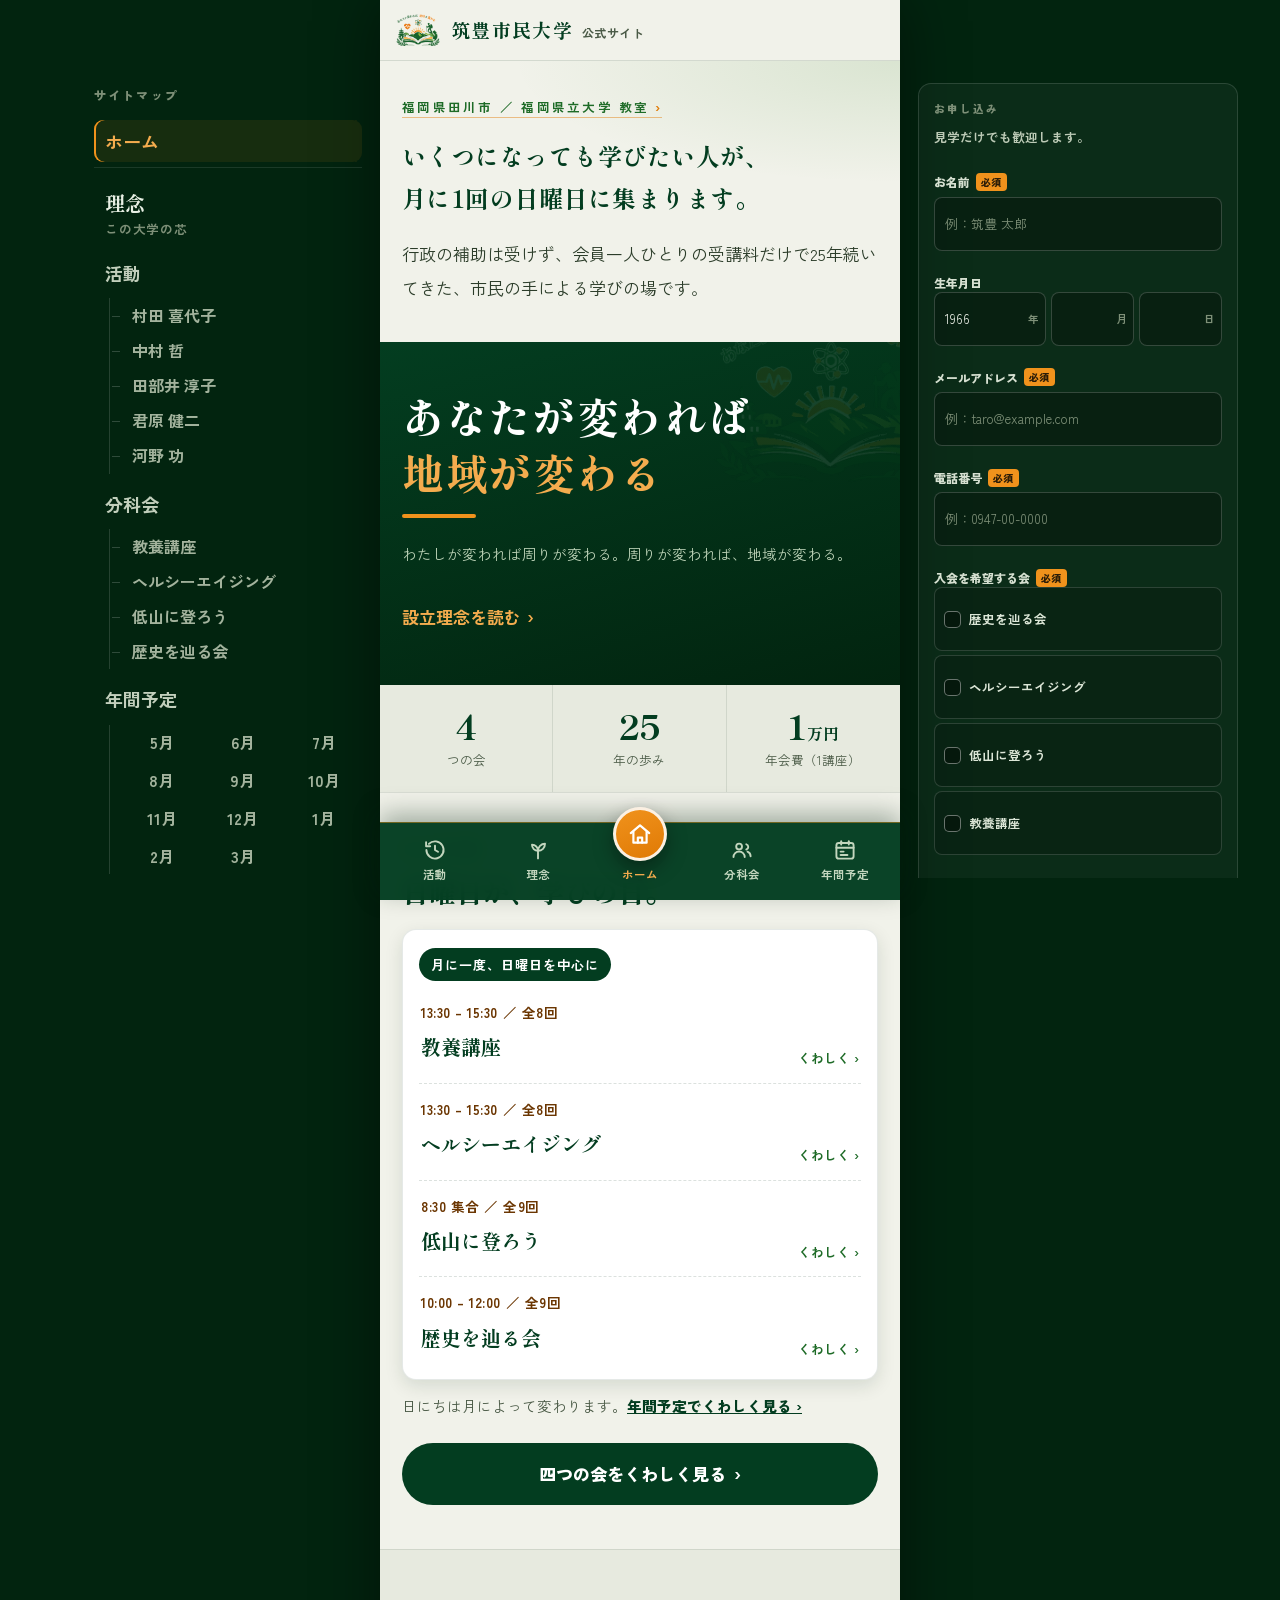
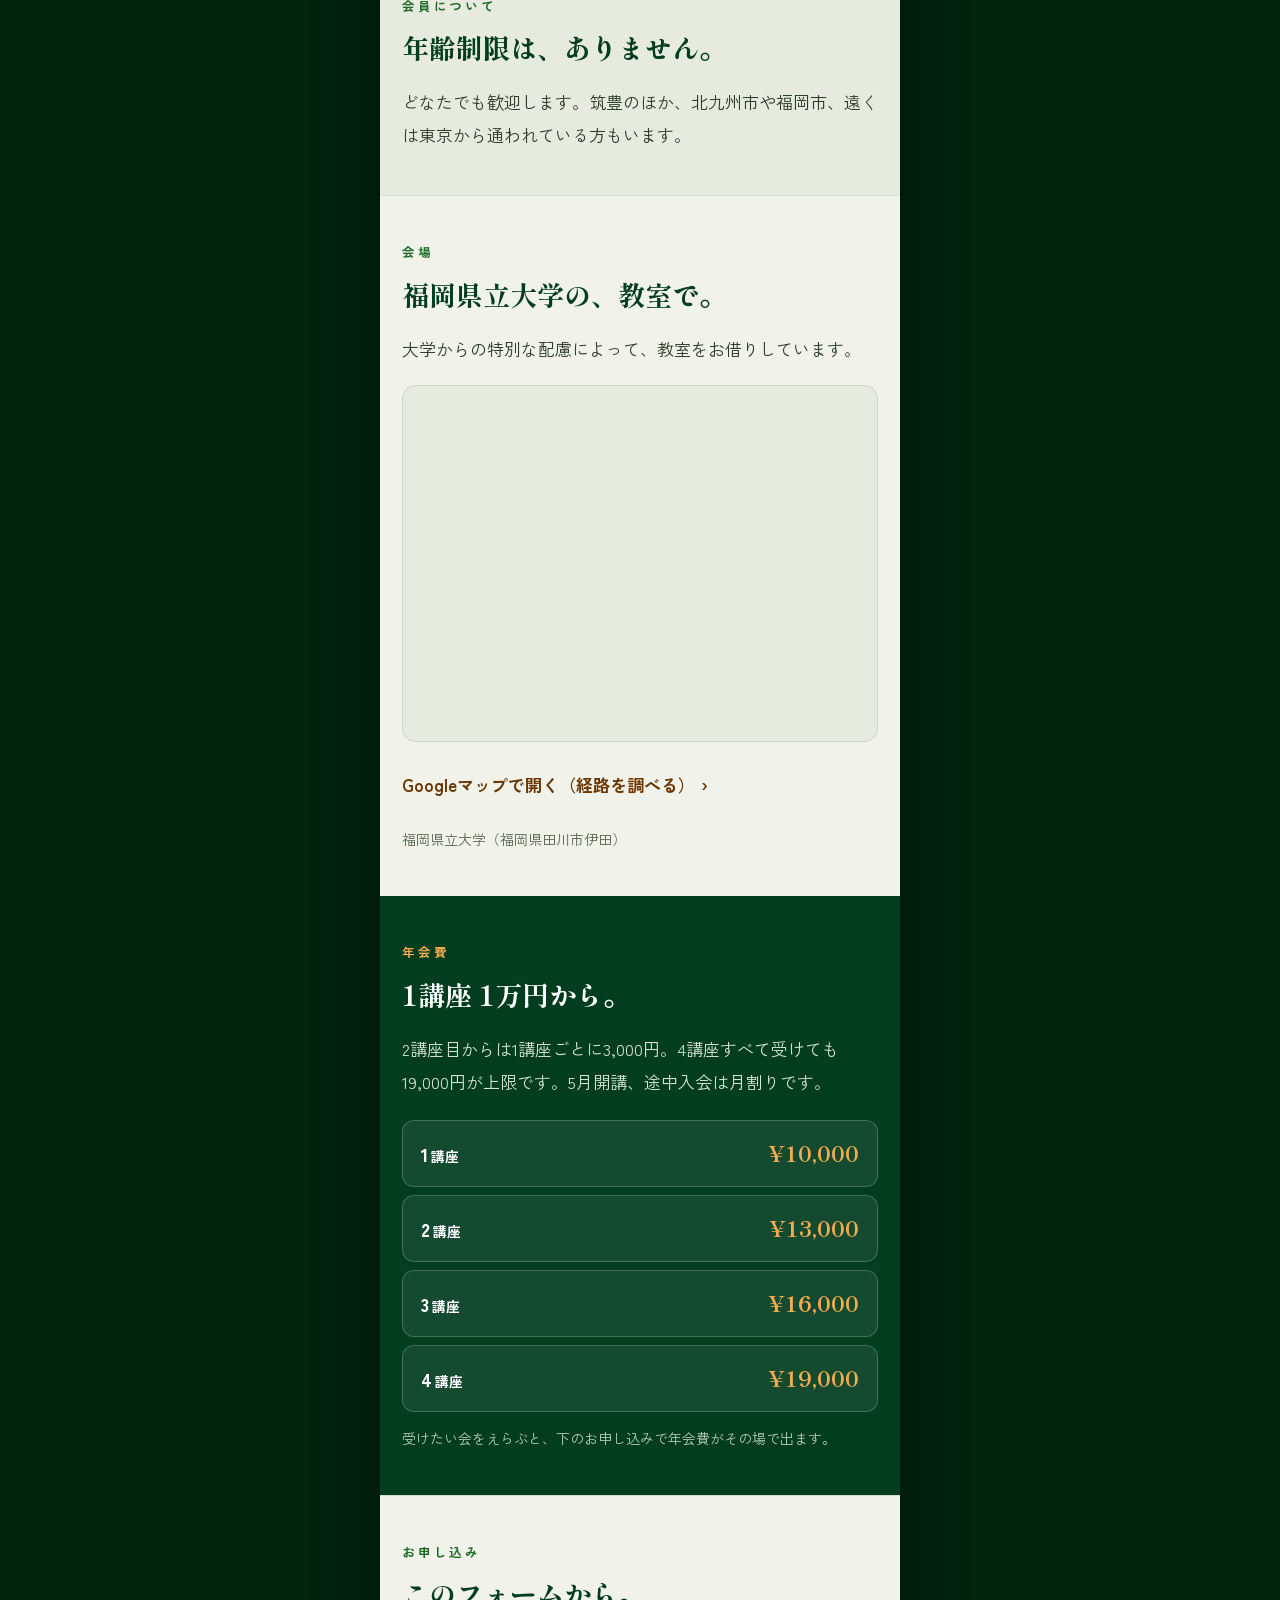
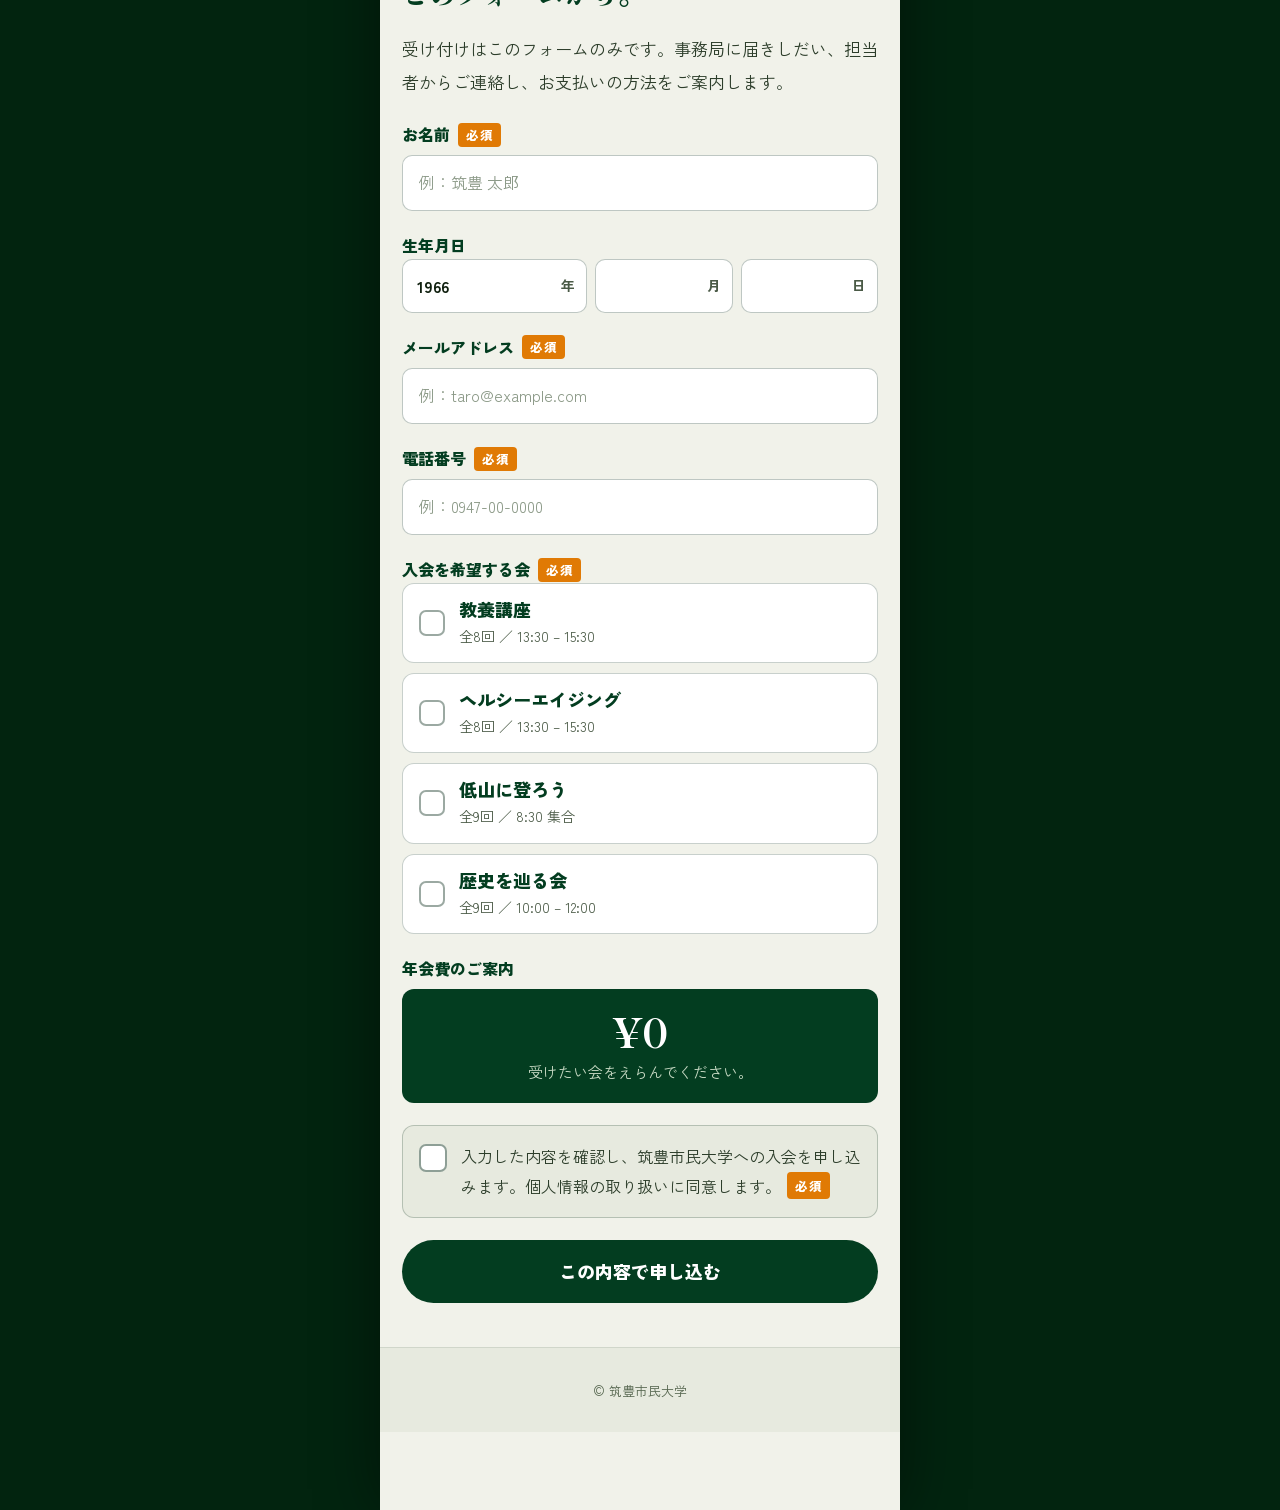
==== commit f21ac30a: "生年月日から見本の文言を外し、年は60年前から始める 「例：1966」などの添え書きは、見れば分かるとのことで削除。 隣に「年」「月」「日」の字があるので、空でも何の欄かは分かる。  年だけは、いまか" ====
--- a/index.html
+++ b/index.html
@@ -213,9 +213,9 @@
       <fieldset class="jf">
         <legend class="jf__label">生年月日</legend>
         <div class="jf__date">
-          <span class="jf__sel"><select id="jf-year" name="entry.1074325515_year" aria-label="年"><option value="" selected disabled>例：1966</option><option value="2026">2026</option><option value="2025">2025</option><option value="2024">2024</option><option value="2023">2023</option><option value="2022">2022</option><option value="2021">2021</option><option value="2020">2020</option><option value="2019">2019</option><option value="2018">2018</option><option value="2017">2017</option><option value="2016">2016</option><option value="2015">2015</option><option value="2014">2014</option><option value="2013">2013</option><option value="2012">2012</option><option value="2011">2011</option><option value="2010">2010</option><option value="2009">2009</option><option value="2008">2008</option><option value="2007">2007</option><option value="2006">2006</option><option value="2005">2005</option><option value="2004">2004</option><option value="2003">2003</option><option value="2002">2002</option><option value="2001">2001</option><option value="2000">2000</option><option value="1999">1999</option><option value="1998">1998</option><option value="1997">1997</option><option value="1996">1996</option><option value="1995">1995</option><option value="1994">1994</option><option value="1993">1993</option><option value="1992">1992</option><option value="1991">1991</option><option value="1990">1990</option><option value="1989">1989</option><option value="1988">1988</option><option value="1987">1987</option><option value="1986">1986</option><option value="1985">1985</option><option value="1984">1984</option><option value="1983">1983</option><option value="1982">1982</option><option value="1981">1981</option><option value="1980">1980</option><option value="1979">1979</option><option value="1978">1978</option><option value="1977">1977</option><option value="1976">1976</option><option value="1975">1975</option><option value="1974">1974</option><option value="1973">1973</option><option value="1972">1972</option><option value="1971">1971</option><option value="1970">1970</option><option value="1969">1969</option><option value="1968">1968</option><option value="1967">1967</option><option value="1966">1966</option><option value="1965">1965</option><option value="1964">1964</option><option value="1963">1963</option><option value="1962">1962</option><option value="1961">1961</option><option value="1960">1960</option><option value="1959">1959</option><option value="1958">1958</option><option value="1957">1957</option><option value="1956">1956</option><option value="1955">1955</option><option value="1954">1954</option><option value="1953">1953</option><option value="1952">1952</option><option value="1951">1951</option><option value="1950">1950</option><option value="1949">1949</option><option value="1948">1948</option><option value="1947">1947</option><option value="1946">1946</option><option value="1945">1945</option><option value="1944">1944</option><option value="1943">1943</option><option value="1942">1942</option><option value="1941">1941</option><option value="1940">1940</option><option value="1939">1939</option><option value="1938">1938</option><option value="1937">1937</option><option value="1936">1936</option><option value="1935">1935</option><option value="1934">1934</option><option value="1933">1933</option><option value="1932">1932</option><option value="1931">1931</option><option value="1930">1930</option><option value="1929">1929</option><option value="1928">1928</option><option value="1927">1927</option><option value="1926">1926</option><option value="1925">1925</option><option value="1924">1924</option><option value="1923">1923</option><option value="1922">1922</option><option value="1921">1921</option><option value="1920">1920</option></select><i>年</i></span>
-          <span class="jf__sel"><select id="jf-month" name="entry.1074325515_month" aria-label="月"><option value="" selected disabled>例：1</option><option value="1">1</option><option value="2">2</option><option value="3">3</option><option value="4">4</option><option value="5">5</option><option value="6">6</option><option value="7">7</option><option value="8">8</option><option value="9">9</option><option value="10">10</option><option value="11">11</option><option value="12">12</option></select><i>月</i></span>
-          <span class="jf__sel"><select id="jf-day" name="entry.1074325515_day" aria-label="日"><option value="" selected disabled>例：1</option><option value="1">1</option><option value="2">2</option><option value="3">3</option><option value="4">4</option><option value="5">5</option><option value="6">6</option><option value="7">7</option><option value="8">8</option><option value="9">9</option><option value="10">10</option><option value="11">11</option><option value="12">12</option><option value="13">13</option><option value="14">14</option><option value="15">15</option><option value="16">16</option><option value="17">17</option><option value="18">18</option><option value="19">19</option><option value="20">20</option><option value="21">21</option><option value="22">22</option><option value="23">23</option><option value="24">24</option><option value="25">25</option><option value="26">26</option><option value="27">27</option><option value="28">28</option><option value="29">29</option><option value="30">30</option><option value="31">31</option></select><i>日</i></span>
+          <span class="jf__sel"><select id="jf-year" name="entry.1074325515_year" aria-label="年"><option value="" selected disabled></option><option value="2026">2026</option><option value="2025">2025</option><option value="2024">2024</option><option value="2023">2023</option><option value="2022">2022</option><option value="2021">2021</option><option value="2020">2020</option><option value="2019">2019</option><option value="2018">2018</option><option value="2017">2017</option><option value="2016">2016</option><option value="2015">2015</option><option value="2014">2014</option><option value="2013">2013</option><option value="2012">2012</option><option value="2011">2011</option><option value="2010">2010</option><option value="2009">2009</option><option value="2008">2008</option><option value="2007">2007</option><option value="2006">2006</option><option value="2005">2005</option><option value="2004">2004</option><option value="2003">2003</option><option value="2002">2002</option><option value="2001">2001</option><option value="2000">2000</option><option value="1999">1999</option><option value="1998">1998</option><option value="1997">1997</option><option value="1996">1996</option><option value="1995">1995</option><option value="1994">1994</option><option value="1993">1993</option><option value="1992">1992</option><option value="1991">1991</option><option value="1990">1990</option><option value="1989">1989</option><option value="1988">1988</option><option value="1987">1987</option><option value="1986">1986</option><option value="1985">1985</option><option value="1984">1984</option><option value="1983">1983</option><option value="1982">1982</option><option value="1981">1981</option><option value="1980">1980</option><option value="1979">1979</option><option value="1978">1978</option><option value="1977">1977</option><option value="1976">1976</option><option value="1975">1975</option><option value="1974">1974</option><option value="1973">1973</option><option value="1972">1972</option><option value="1971">1971</option><option value="1970">1970</option><option value="1969">1969</option><option value="1968">1968</option><option value="1967">1967</option><option value="1966">1966</option><option value="1965">1965</option><option value="1964">1964</option><option value="1963">1963</option><option value="1962">1962</option><option value="1961">1961</option><option value="1960">1960</option><option value="1959">1959</option><option value="1958">1958</option><option value="1957">1957</option><option value="1956">1956</option><option value="1955">1955</option><option value="1954">1954</option><option value="1953">1953</option><option value="1952">1952</option><option value="1951">1951</option><option value="1950">1950</option><option value="1949">1949</option><option value="1948">1948</option><option value="1947">1947</option><option value="1946">1946</option><option value="1945">1945</option><option value="1944">1944</option><option value="1943">1943</option><option value="1942">1942</option><option value="1941">1941</option><option value="1940">1940</option><option value="1939">1939</option><option value="1938">1938</option><option value="1937">1937</option><option value="1936">1936</option><option value="1935">1935</option><option value="1934">1934</option><option value="1933">1933</option><option value="1932">1932</option><option value="1931">1931</option><option value="1930">1930</option><option value="1929">1929</option><option value="1928">1928</option><option value="1927">1927</option><option value="1926">1926</option><option value="1925">1925</option><option value="1924">1924</option><option value="1923">1923</option><option value="1922">1922</option><option value="1921">1921</option><option value="1920">1920</option></select><i>年</i></span>
+          <span class="jf__sel"><select id="jf-month" name="entry.1074325515_month" aria-label="月"><option value="" selected disabled></option><option value="1">1</option><option value="2">2</option><option value="3">3</option><option value="4">4</option><option value="5">5</option><option value="6">6</option><option value="7">7</option><option value="8">8</option><option value="9">9</option><option value="10">10</option><option value="11">11</option><option value="12">12</option></select><i>月</i></span>
+          <span class="jf__sel"><select id="jf-day" name="entry.1074325515_day" aria-label="日"><option value="" selected disabled></option><option value="1">1</option><option value="2">2</option><option value="3">3</option><option value="4">4</option><option value="5">5</option><option value="6">6</option><option value="7">7</option><option value="8">8</option><option value="9">9</option><option value="10">10</option><option value="11">11</option><option value="12">12</option><option value="13">13</option><option value="14">14</option><option value="15">15</option><option value="16">16</option><option value="17">17</option><option value="18">18</option><option value="19">19</option><option value="20">20</option><option value="21">21</option><option value="22">22</option><option value="23">23</option><option value="24">24</option><option value="25">25</option><option value="26">26</option><option value="27">27</option><option value="28">28</option><option value="29">29</option><option value="30">30</option><option value="31">31</option></select><i>日</i></span>
         </div>
       </fieldset>
 
@@ -376,9 +376,9 @@
       <fieldset class="jf">
         <legend class="jf__label">生年月日</legend>
         <div class="jf__date">
-          <span class="jf__sel"><select name="entry.1074325515_year" aria-label="年"><option value="" selected disabled>例：1966</option><option value="2026">2026</option><option value="2025">2025</option><option value="2024">2024</option><option value="2023">2023</option><option value="2022">2022</option><option value="2021">2021</option><option value="2020">2020</option><option value="2019">2019</option><option value="2018">2018</option><option value="2017">2017</option><option value="2016">2016</option><option value="2015">2015</option><option value="2014">2014</option><option value="2013">2013</option><option value="2012">2012</option><option value="2011">2011</option><option value="2010">2010</option><option value="2009">2009</option><option value="2008">2008</option><option value="2007">2007</option><option value="2006">2006</option><option value="2005">2005</option><option value="2004">2004</option><option value="2003">2003</option><option value="2002">2002</option><option value="2001">2001</option><option value="2000">2000</option><option value="1999">1999</option><option value="1998">1998</option><option value="1997">1997</option><option value="1996">1996</option><option value="1995">1995</option><option value="1994">1994</option><option value="1993">1993</option><option value="1992">1992</option><option value="1991">1991</option><option value="1990">1990</option><option value="1989">1989</option><option value="1988">1988</option><option value="1987">1987</option><option value="1986">1986</option><option value="1985">1985</option><option value="1984">1984</option><option value="1983">1983</option><option value="1982">1982</option><option value="1981">1981</option><option value="1980">1980</option><option value="1979">1979</option><option value="1978">1978</option><option value="1977">1977</option><option value="1976">1976</option><option value="1975">1975</option><option value="1974">1974</option><option value="1973">1973</option><option value="1972">1972</option><option value="1971">1971</option><option value="1970">1970</option><option value="1969">1969</option><option value="1968">1968</option><option value="1967">1967</option><option value="1966">1966</option><option value="1965">1965</option><option value="1964">1964</option><option value="1963">1963</option><option value="1962">1962</option><option value="1961">1961</option><option value="1960">1960</option><option value="1959">1959</option><option value="1958">1958</option><option value="1957">1957</option><option value="1956">1956</option><option value="1955">1955</option><option value="1954">1954</option><option value="1953">1953</option><option value="1952">1952</option><option value="1951">1951</option><option value="1950">1950</option><option value="1949">1949</option><option value="1948">1948</option><option value="1947">1947</option><option value="1946">1946</option><option value="1945">1945</option><option value="1944">1944</option><option value="1943">1943</option><option value="1942">1942</option><option value="1941">1941</option><option value="1940">1940</option><option value="1939">1939</option><option value="1938">1938</option><option value="1937">1937</option><option value="1936">1936</option><option value="1935">1935</option><option value="1934">1934</option><option value="1933">1933</option><option value="1932">1932</option><option value="1931">1931</option><option value="1930">1930</option><option value="1929">1929</option><option value="1928">1928</option><option value="1927">1927</option><option value="1926">1926</option><option value="1925">1925</option><option value="1924">1924</option><option value="1923">1923</option><option value="1922">1922</option><option value="1921">1921</option><option value="1920">1920</option></select><i>年</i></span>
-          <span class="jf__sel"><select name="entry.1074325515_month" aria-label="月"><option value="" selected disabled>例：1</option><option value="1">1</option><option value="2">2</option><option value="3">3</option><option value="4">4</option><option value="5">5</option><option value="6">6</option><option value="7">7</option><option value="8">8</option><option value="9">9</option><option value="10">10</option><option value="11">11</option><option value="12">12</option></select><i>月</i></span>
-          <span class="jf__sel"><select name="entry.1074325515_day" aria-label="日"><option value="" selected disabled>例：1</option><option value="1">1</option><option value="2">2</option><option value="3">3</option><option value="4">4</option><option value="5">5</option><option value="6">6</option><option value="7">7</option><option value="8">8</option><option value="9">9</option><option value="10">10</option><option value="11">11</option><option value="12">12</option><option value="13">13</option><option value="14">14</option><option value="15">15</option><option value="16">16</option><option value="17">17</option><option value="18">18</option><option value="19">19</option><option value="20">20</option><option value="21">21</option><option value="22">22</option><option value="23">23</option><option value="24">24</option><option value="25">25</option><option value="26">26</option><option value="27">27</option><option value="28">28</option><option value="29">29</option><option value="30">30</option><option value="31">31</option></select><i>日</i></span>
+          <span class="jf__sel"><select name="entry.1074325515_year" aria-label="年"><option value="" selected disabled></option><option value="2026">2026</option><option value="2025">2025</option><option value="2024">2024</option><option value="2023">2023</option><option value="2022">2022</option><option value="2021">2021</option><option value="2020">2020</option><option value="2019">2019</option><option value="2018">2018</option><option value="2017">2017</option><option value="2016">2016</option><option value="2015">2015</option><option value="2014">2014</option><option value="2013">2013</option><option value="2012">2012</option><option value="2011">2011</option><option value="2010">2010</option><option value="2009">2009</option><option value="2008">2008</option><option value="2007">2007</option><option value="2006">2006</option><option value="2005">2005</option><option value="2004">2004</option><option value="2003">2003</option><option value="2002">2002</option><option value="2001">2001</option><option value="2000">2000</option><option value="1999">1999</option><option value="1998">1998</option><option value="1997">1997</option><option value="1996">1996</option><option value="1995">1995</option><option value="1994">1994</option><option value="1993">1993</option><option value="1992">1992</option><option value="1991">1991</option><option value="1990">1990</option><option value="1989">1989</option><option value="1988">1988</option><option value="1987">1987</option><option value="1986">1986</option><option value="1985">1985</option><option value="1984">1984</option><option value="1983">1983</option><option value="1982">1982</option><option value="1981">1981</option><option value="1980">1980</option><option value="1979">1979</option><option value="1978">1978</option><option value="1977">1977</option><option value="1976">1976</option><option value="1975">1975</option><option value="1974">1974</option><option value="1973">1973</option><option value="1972">1972</option><option value="1971">1971</option><option value="1970">1970</option><option value="1969">1969</option><option value="1968">1968</option><option value="1967">1967</option><option value="1966">1966</option><option value="1965">1965</option><option value="1964">1964</option><option value="1963">1963</option><option value="1962">1962</option><option value="1961">1961</option><option value="1960">1960</option><option value="1959">1959</option><option value="1958">1958</option><option value="1957">1957</option><option value="1956">1956</option><option value="1955">1955</option><option value="1954">1954</option><option value="1953">1953</option><option value="1952">1952</option><option value="1951">1951</option><option value="1950">1950</option><option value="1949">1949</option><option value="1948">1948</option><option value="1947">1947</option><option value="1946">1946</option><option value="1945">1945</option><option value="1944">1944</option><option value="1943">1943</option><option value="1942">1942</option><option value="1941">1941</option><option value="1940">1940</option><option value="1939">1939</option><option value="1938">1938</option><option value="1937">1937</option><option value="1936">1936</option><option value="1935">1935</option><option value="1934">1934</option><option value="1933">1933</option><option value="1932">1932</option><option value="1931">1931</option><option value="1930">1930</option><option value="1929">1929</option><option value="1928">1928</option><option value="1927">1927</option><option value="1926">1926</option><option value="1925">1925</option><option value="1924">1924</option><option value="1923">1923</option><option value="1922">1922</option><option value="1921">1921</option><option value="1920">1920</option></select><i>年</i></span>
+          <span class="jf__sel"><select name="entry.1074325515_month" aria-label="月"><option value="" selected disabled></option><option value="1">1</option><option value="2">2</option><option value="3">3</option><option value="4">4</option><option value="5">5</option><option value="6">6</option><option value="7">7</option><option value="8">8</option><option value="9">9</option><option value="10">10</option><option value="11">11</option><option value="12">12</option></select><i>月</i></span>
+          <span class="jf__sel"><select name="entry.1074325515_day" aria-label="日"><option value="" selected disabled></option><option value="1">1</option><option value="2">2</option><option value="3">3</option><option value="4">4</option><option value="5">5</option><option value="6">6</option><option value="7">7</option><option value="8">8</option><option value="9">9</option><option value="10">10</option><option value="11">11</option><option value="12">12</option><option value="13">13</option><option value="14">14</option><option value="15">15</option><option value="16">16</option><option value="17">17</option><option value="18">18</option><option value="19">19</option><option value="20">20</option><option value="21">21</option><option value="22">22</option><option value="23">23</option><option value="24">24</option><option value="25">25</option><option value="26">26</option><option value="27">27</option><option value="28">28</option><option value="29">29</option><option value="30">30</option><option value="31">31</option></select><i>日</i></span>
         </div>
       </fieldset>
 
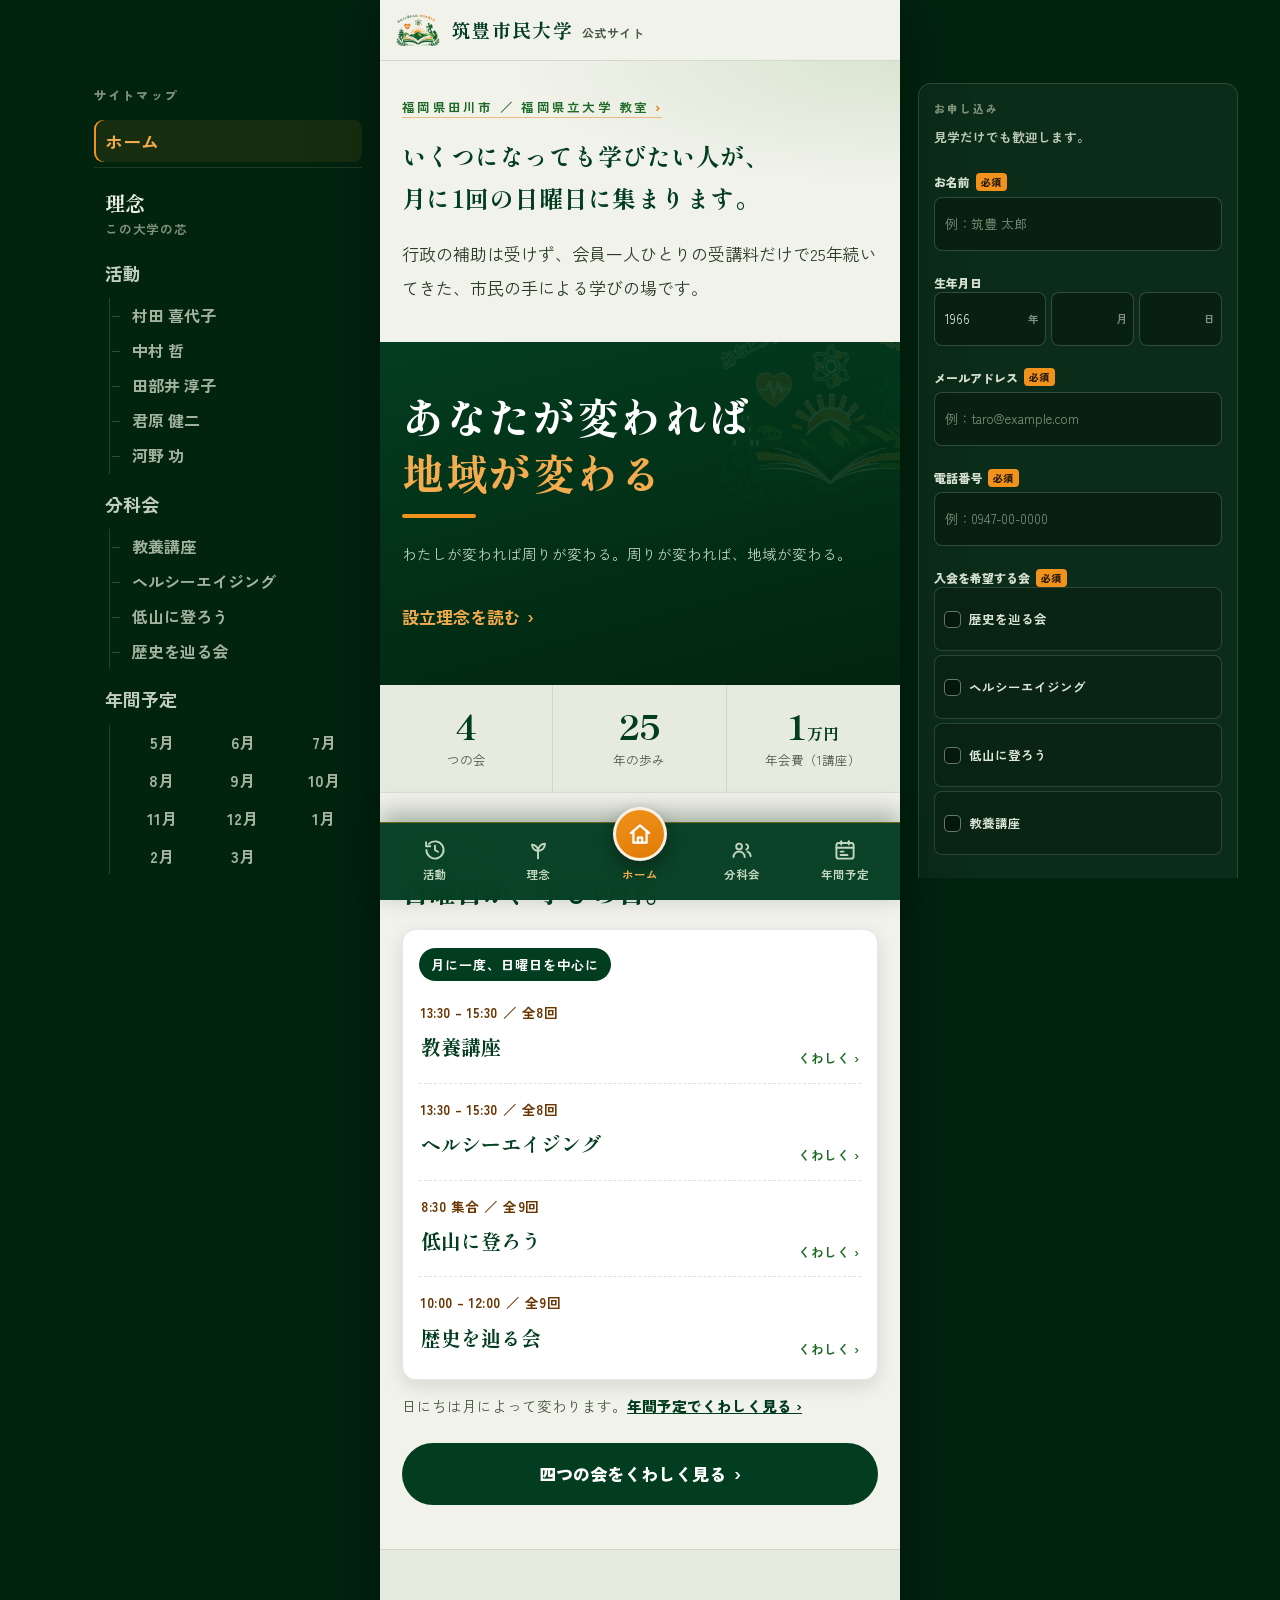
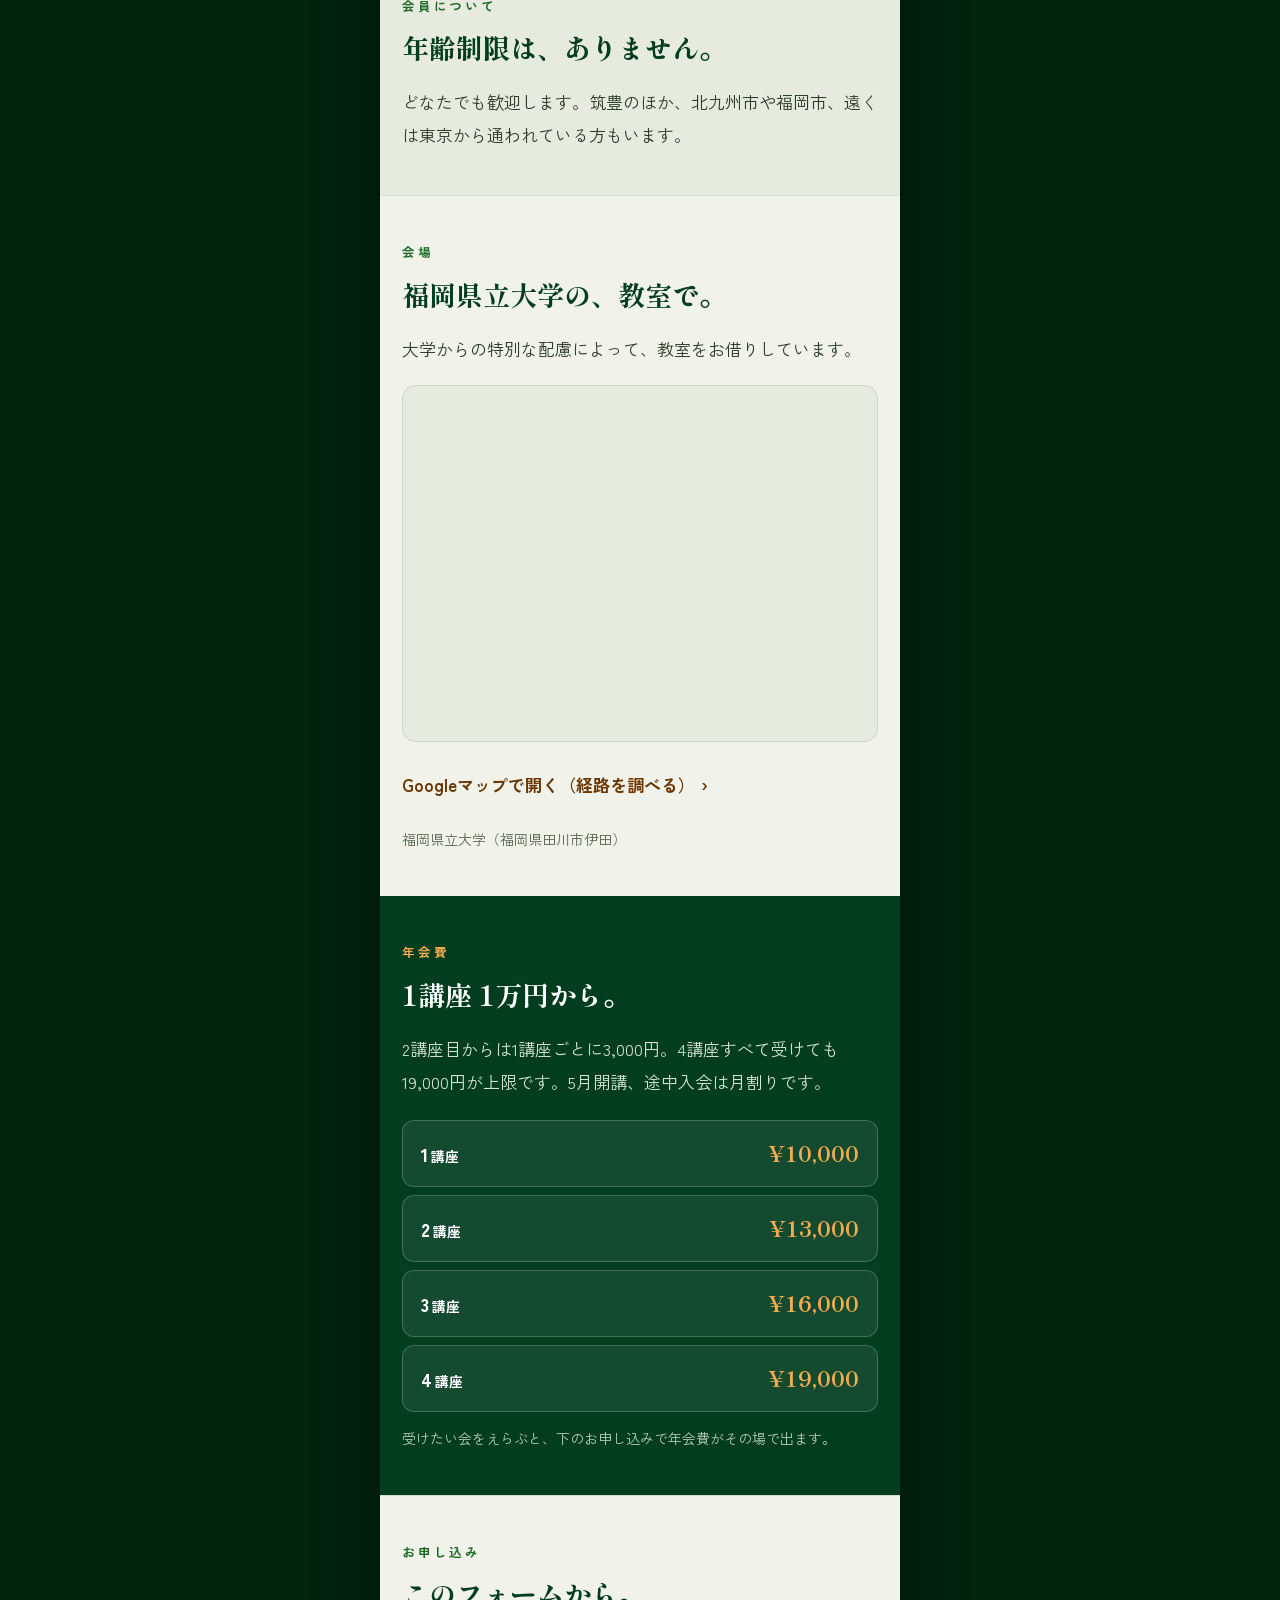
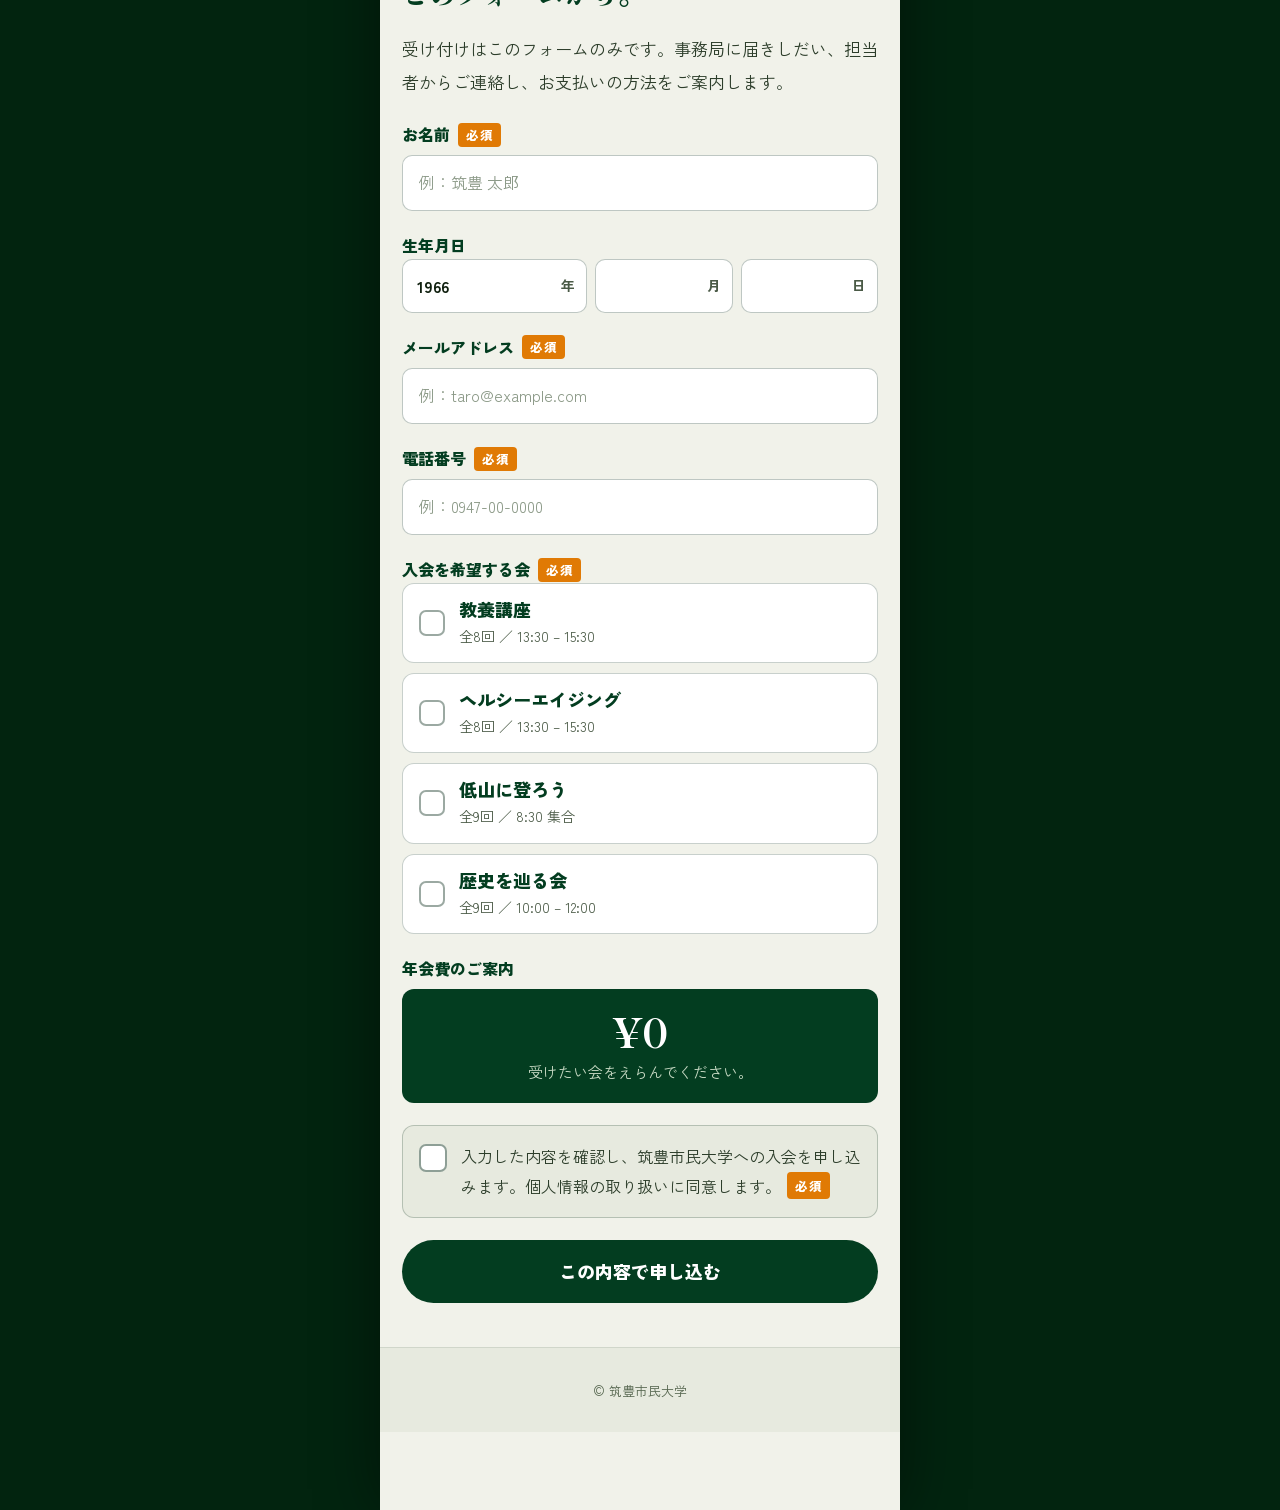
==== commit 82ca7ba1: "速さの手当てと、案内書きを実物に合わせる ■ 測ったこと 9ページを、回線 70ms・9Mbps、CPU を 1/4/6 倍がけの三通りで測った。 読み直し（キャッシュあり）の最初の描画は、等倍で 0" ====
--- a/index.html
+++ b/index.html
@@ -10,7 +10,7 @@
 <link rel="canonical" href="https://chikuho.uk/">
 <meta property="og:type" content="website">
 <meta property="og:locale" content="ja_JP">
-<meta property="og:site_name" content="筑豊市民大学 公式サイト">
+<meta property="og:site_name" content="筑豊市民大学 | 公式サイト">
 <meta property="og:title" content="筑豊市民大学｜あなたが変われば地域が変わる">
 <meta property="og:description" content="福岡県田川市の筑豊市民大学。いくつになっても学びたい人が、月に1回の日曜日に集まります。行政の補助は受けず、会員の受講料だけで25年つづく、市民の手による学びの場です。">
 <meta property="og:url" content="https://chikuho.uk/">
@@ -66,7 +66,7 @@
 {
   "@context": "https://schema.org",
   "@type": "WebSite",
-  "name": "筑豊市民大学 公式サイト",
+  "name": "筑豊市民大学 | 公式サイト",
   "alternateName": "筑豊市民大学",
   "url": "https://chikuho.uk/"
 }
@@ -111,7 +111,7 @@
 
   <!-- 2. 掲げている言葉。ここだけは大きく、横書きで -->
   <section class="creed" aria-label="筑豊市民大学の掲げる言葉">
-    <img class="creed__mark" src="logo-mark.png" alt="" aria-hidden="true" decoding="async">
+    <img class="creed__mark" src="logo-mark.png" alt="" width="260" height="187" aria-hidden="true" decoding="async">
     <p class="creed__line creed__line--1">あなたが変われば</p>
     <p class="creed__line creed__line--2">地域が変わる</p>
     <p class="creed__note">わたしが変われば周りが変わる。周りが変われば、地域が変わる。</p>
@@ -199,9 +199,12 @@
     <p class="sect__text">受け付けはこのフォームのみです。事務局に届きしだい、担当者からご連絡し、お支払いの方法をご案内します。</p>
 
     <form class="jform" id="jform" action="/api/join" method="post" novalidate>
+      <!-- 人には見えない欄。欄という欄を埋めていく機械を見分けるためだけに置く。
+           読み上げからは外し、タブでも止まらないので、人が触ることはない。 -->
+      <div class="jf__trap" aria-hidden="true">
+        <label>確認<input type="text" name="kakunin" tabindex="-1" autocomplete="off"></label>
+      </div>
       <!-- Google フォーム側が見ている印。単ページなのでどちらも固定でよい -->
-      <input type="hidden" name="fvv" value="1">
-      <input type="hidden" name="pageHistory" value="0">
 
       <div class="jf">
         <label class="jf__label" for="jf-name">お名前<span class="jf__req">必須</span></label>
@@ -366,6 +369,11 @@
     <p class="railJoin__lead">見学だけでも歓迎します。</p>
 
     <form class="jform jform--rail" action="/api/join" method="post" novalidate>
+      <!-- 人には見えない欄。欄という欄を埋めていく機械を見分けるためだけに置く。
+           読み上げからは外し、タブでも止まらないので、人が触ることはない。 -->
+      <div class="jf__trap" aria-hidden="true">
+        <label>確認<input type="text" name="kakunin" tabindex="-1" autocomplete="off"></label>
+      </div>
       <div class="jf">
         <label class="jf__label" for="rf-name">お名前<span class="jf__req">必須</span></label>
         <input class="jf__in" id="rf-name" name="entry.1279542342" type="text"
--- a/css/site.css
+++ b/css/site.css
@@ -522,7 +522,28 @@
 /* 帯は暗い地なので、本文の申し込み欄（明るい地）とは色を入れ替える。
    会員は 70 代が中心。字は詰めても 12px を下回らせない。 */
 
+/* 機械よけの、人には見えない欄。
+   display:none や visibility:hidden にすると「隠してある欄は埋めない」と
+   判じる道具に見抜かれるので、画面の外へ出すだけにしてある。
+   読み上げ（aria-hidden）とタブ順（tabindex="-1"）からは外してあるので、
+   人がここにたどり着くことはない。 */
+.jf__trap {
+  position: absolute;
+  left: -9999px;
+  width: 1px;
+  height: 1px;
+  overflow: hidden;
+}
+
 .jform--rail { display: grid; gap: 11px; margin-top: 4px; }
+
+/* 送り終えたらフォームは引っこめる。display を指定したものは hidden 属性
+   だけでは消えず、ブラウザ既定の [hidden]{display:none} に勝ってしまう。
+   同じ断りは css/page.css にもあるが、あちらは本文の申し込み欄がある
+   ページしか読み込まない。帯のフォームは活動・理念にも出るので、
+   どのページでも読む site.css の側にも要る。
+   ここが無いと「送信しています…」のまま画面が止まって見える。 */
+.jform--rail[hidden] { display: none; }
 
 .jform--rail .jf { display: grid; gap: 5px; border: 0; margin: 0; padding: 0; }
 
